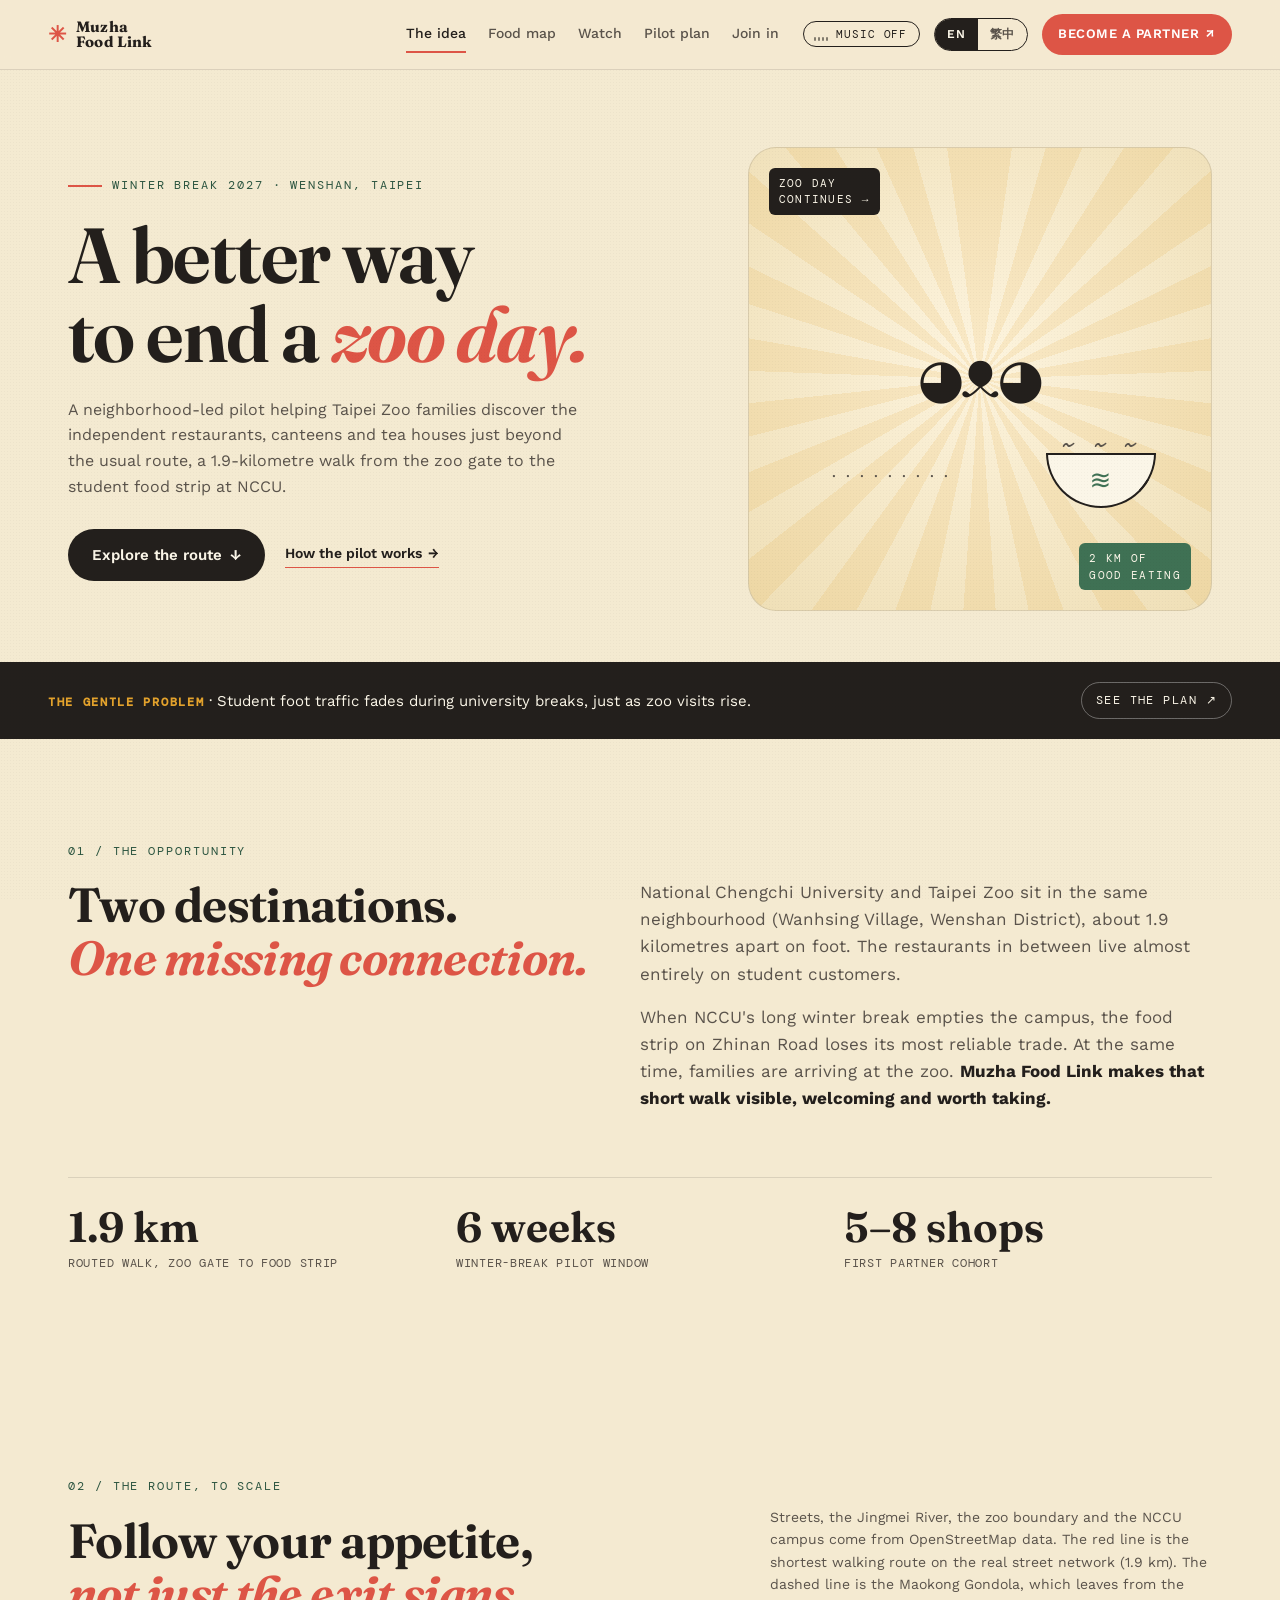
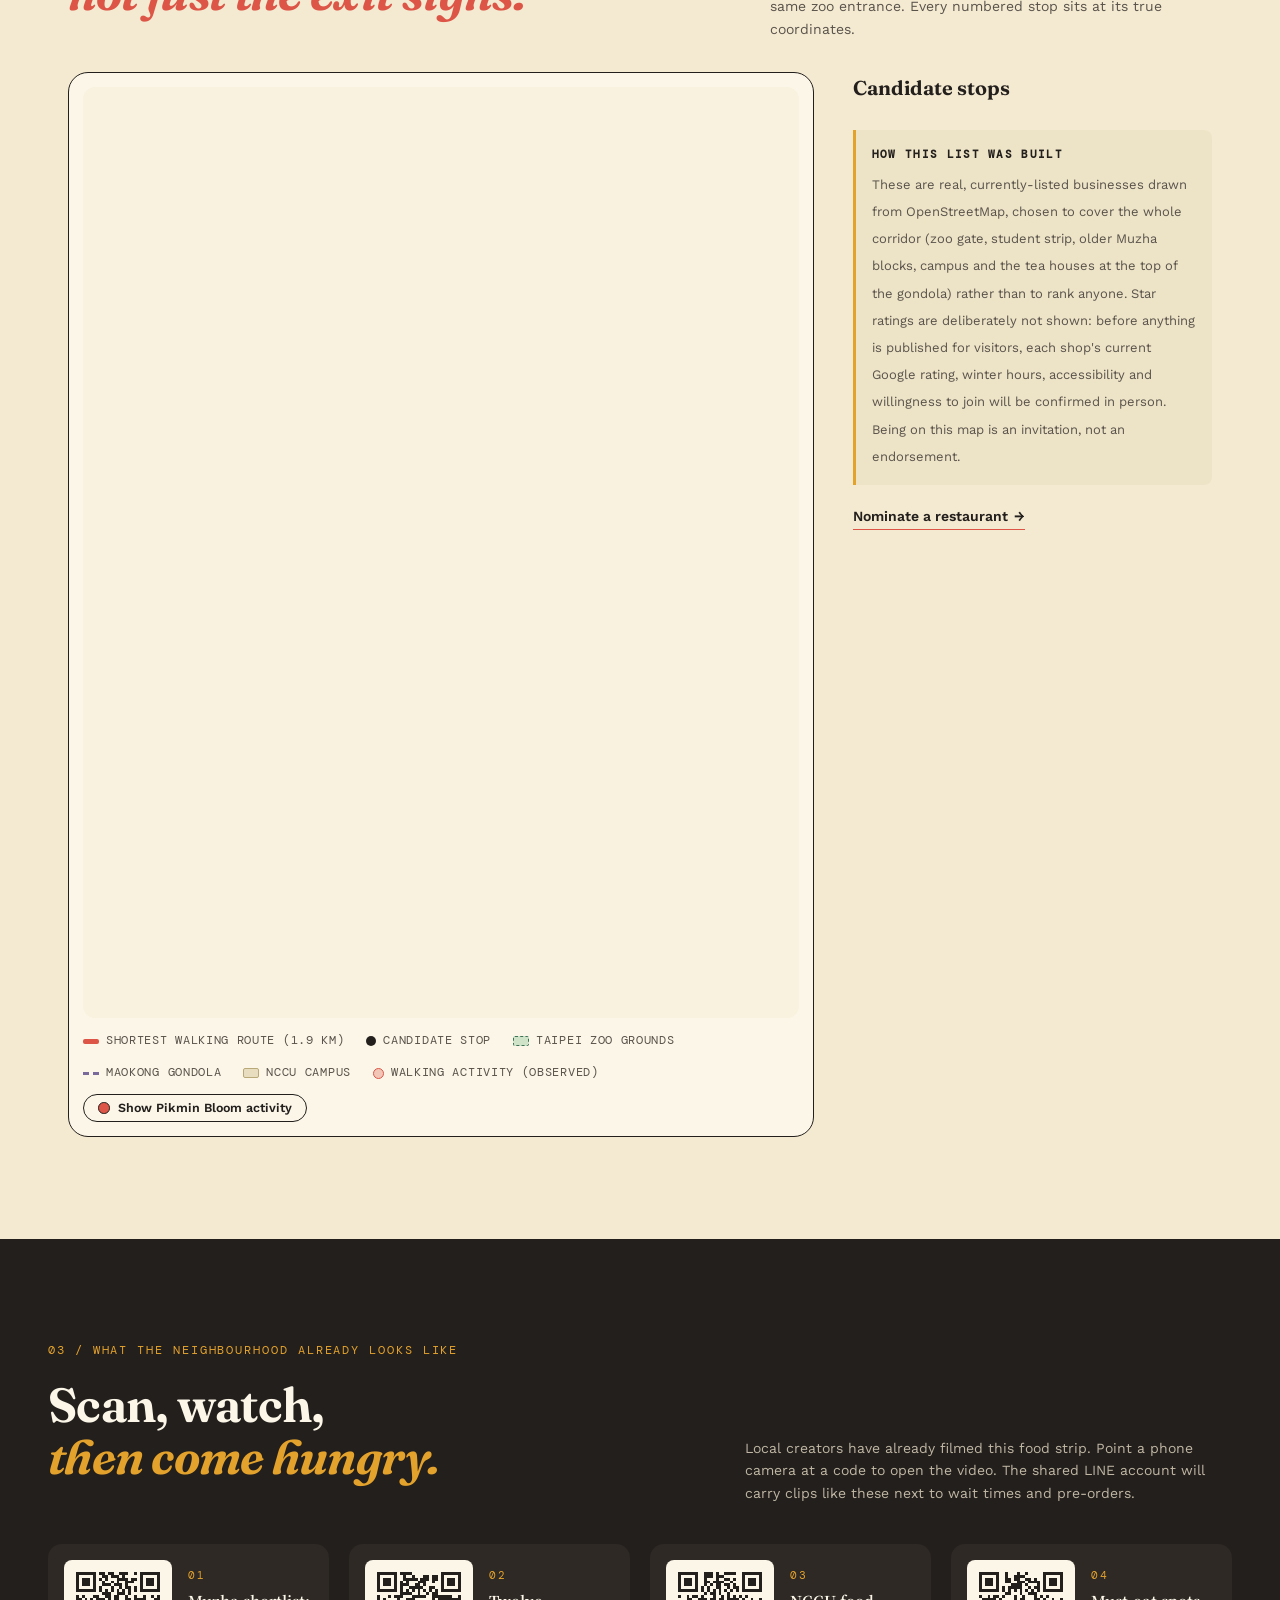
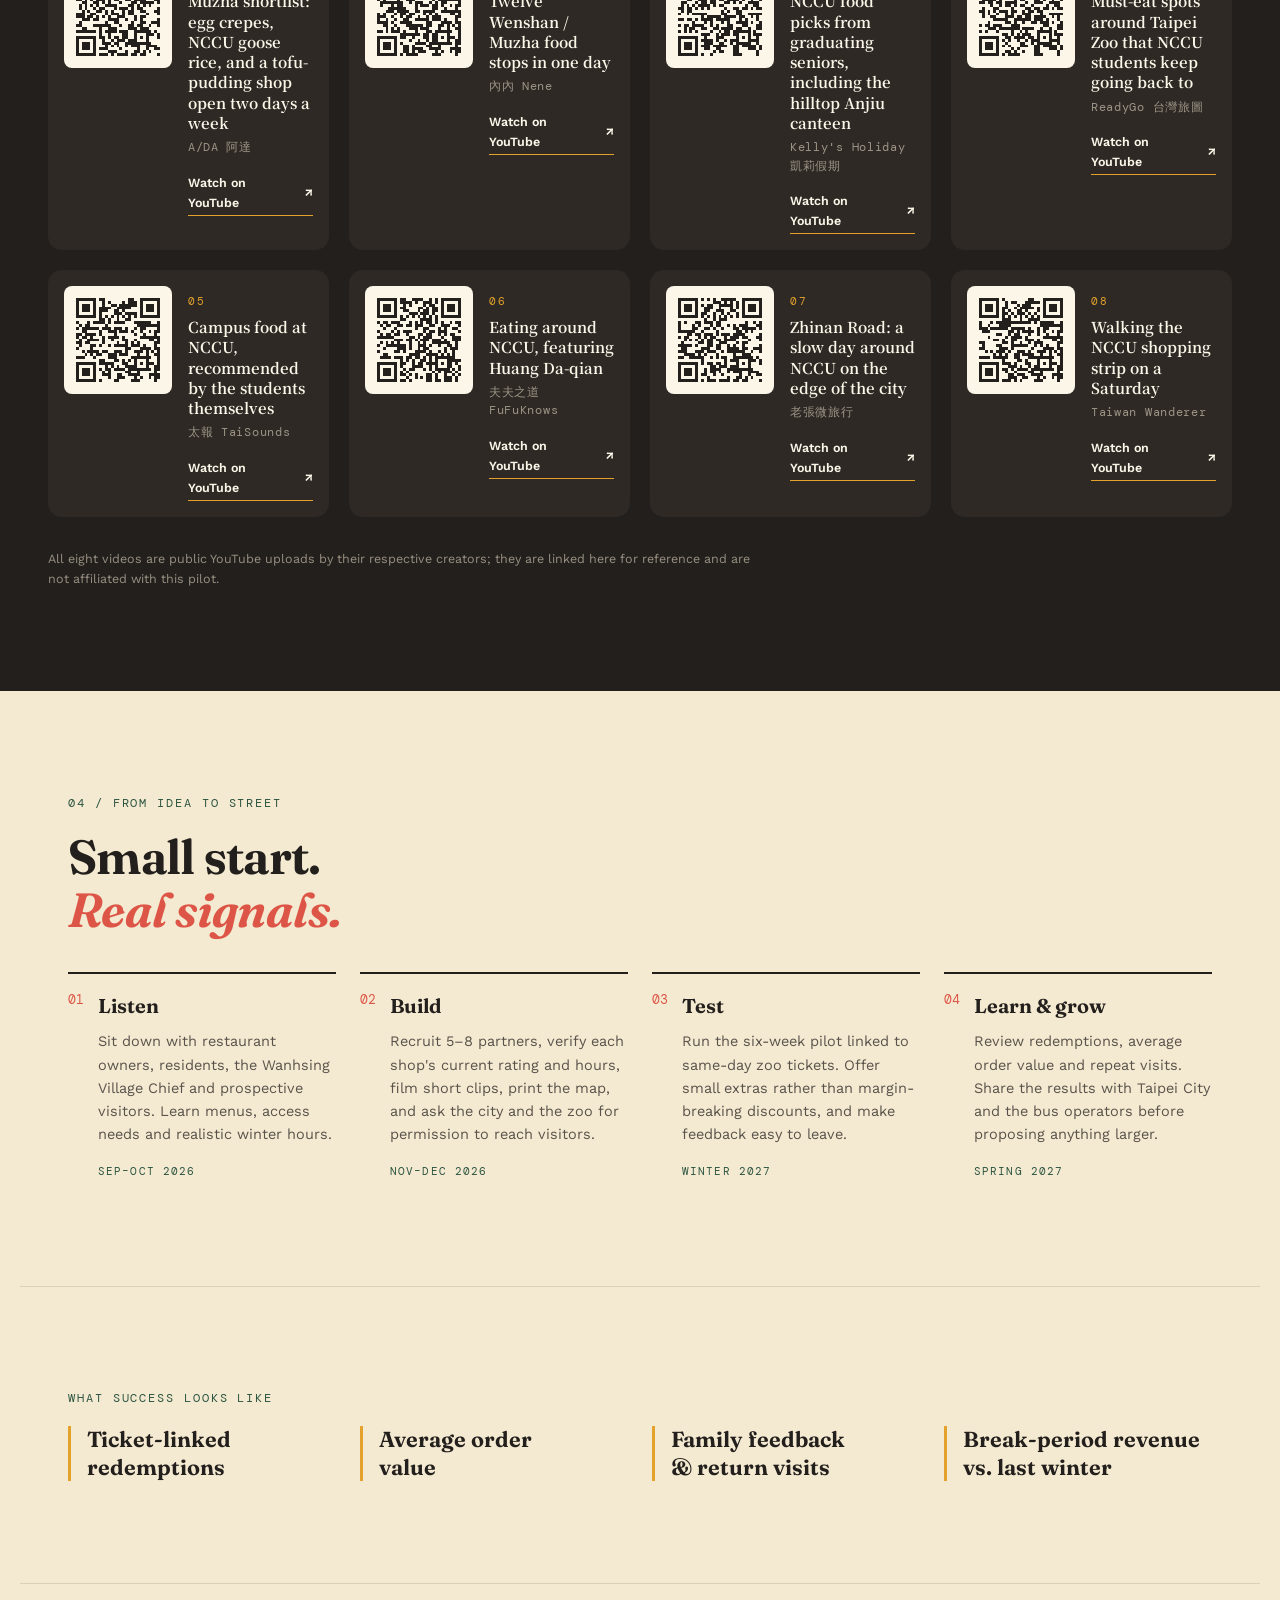
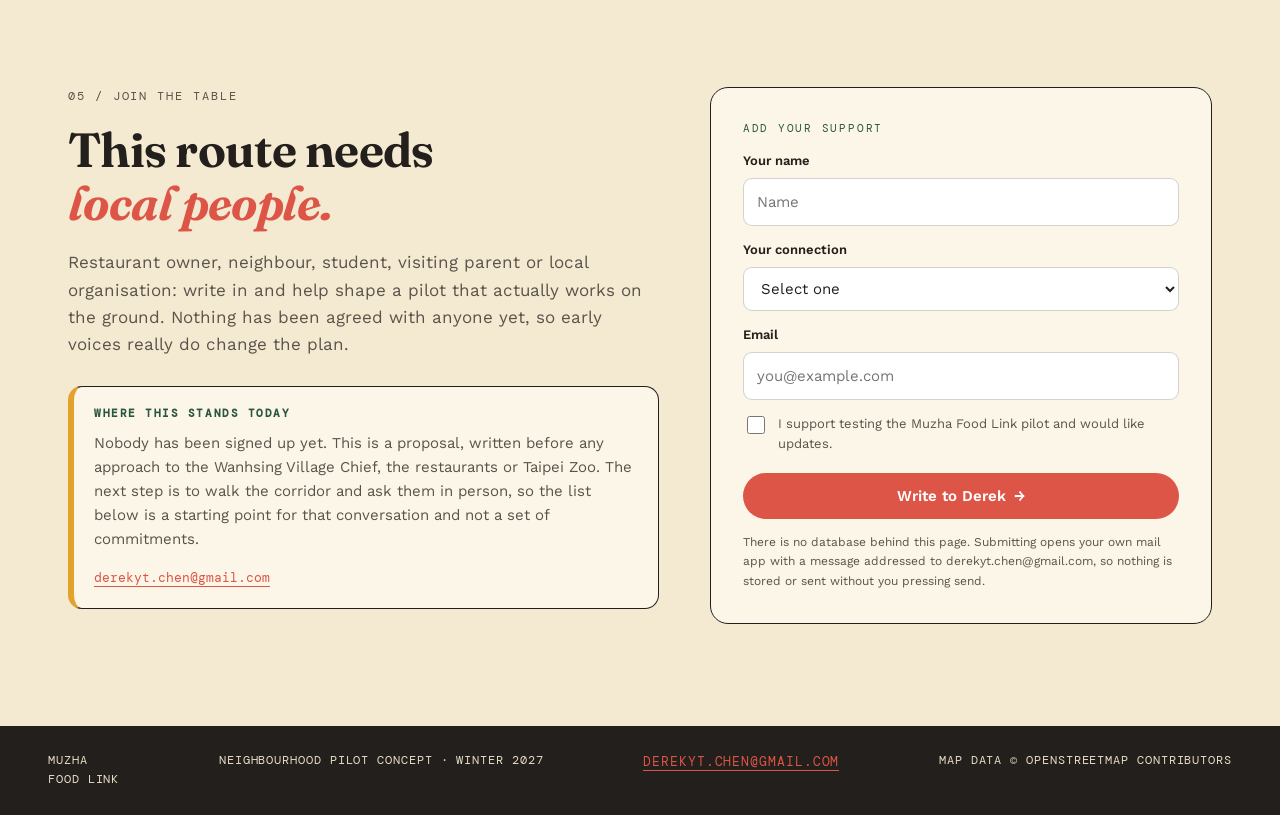
==== index.template.html @ 3ce07b62 "Add files via upload" ====
<!doctype html>
<html lang="en">
<head>
  <meta charset="UTF-8" />
  <meta name="viewport" content="width=device-width, initial-scale=1.0" />
  <meta name="description" content="A community pilot connecting Taipei Zoo visitors with Muzha's independent restaurants near NCCU." />
  <title>Muzha Food Link · 木柵食旅連線</title>
  <link rel="preconnect" href="https://fonts.googleapis.com" />
  <link rel="preconnect" href="https://fonts.gstatic.com" crossorigin />
  <link href="https://fonts.googleapis.com/css2?family=DM+Mono:wght@400;500&family=Fraunces:opsz,wght@9..144,500;9..144,650;9..144,700&family=Nanum+Pen+Script&family=Noto+Serif+TC:wght@500;700&family=Work+Sans:wght@400;500;600;700&display=swap" rel="stylesheet" />
  <link rel="stylesheet" href="styles.css?v=7" />
</head>
<body>
  <div class="grain" aria-hidden="true"></div>

  <header class="site-header">
    <a class="brand" href="#top"><span class="brand-sun">✳</span><span class="brand-name" data-i18n="brand"></span></a>
    <nav aria-label="Primary">
      <a href="#idea" data-i18n="nav.idea"></a>
      <a href="#map" data-i18n="nav.map"></a>
      <a href="#watch" data-i18n="nav.watch"></a>
      <a href="#plan" data-i18n="nav.plan"></a>
      <a href="#join" data-i18n="nav.join"></a>
    </nav>
    <div class="header-right">
      <button type="button" id="audio-toggle" class="audio-btn" aria-pressed="false" data-i18n-aria-label="audio.label" data-i18n-title="audio.hint">
        <span class="audio-wave" aria-hidden="true"><i></i><i></i><i></i><i></i></span>
        <span class="audio-text" data-i18n="audio.off"></span>
      </button>
      <div class="lang-switch" role="group" data-i18n-aria-label="lang.label">
        <button type="button" data-lang="en" class="is-on">EN</button>
        <button type="button" data-lang="zh">繁中</button>
      </div>
      <a class="header-cta" href="#join"><span data-i18n="cta.partner"></span> <span aria-hidden="true">↗</span></a>
    </div>
  </header>

  <main id="top">
    <section class="hero" id="idea">
      <div class="hero-copy">
        <p class="eyebrow"><span></span> <span data-i18n="hero.eyebrow"></span></p>
        <h1 data-i18n="hero.h1"></h1>
        <p class="hero-intro" data-i18n="hero.intro"></p>
        <div class="hero-actions">
          <a class="button button-ink" href="#map"><span data-i18n="hero.btn1"></span> <span aria-hidden="true">↓</span></a>
          <a class="text-link" href="#plan"><span data-i18n="hero.btn2"></span> <span aria-hidden="true">→</span></a>
        </div>
      </div>
      <div class="hero-art" aria-hidden="true">
        <div class="rays"></div>
        <div class="hero-label label-top" data-i18n="hero.tag1"></div>
        <div class="panda">◕ᴥ◕</div>
        <div class="noodle-bowl"><div class="steam s1">~</div><div class="steam s2">~</div><div class="steam s3">~</div><span>≋</span></div>
        <div class="path-dots">· · · · · · · · ·</div>
        <div class="hero-label label-bottom" data-i18n="hero.tag2"></div>
      </div>
    </section>

    <section class="problem-strip">
      <p><b data-i18n="strip.label"></b> · <span data-i18n="strip.text"></span></p>
      <a href="#plan"><span data-i18n="strip.cta"></span> <span aria-hidden="true">↗</span></a>
    </section>

    <section class="story section" aria-labelledby="story-title">
      <div class="section-kicker" data-i18n="story.kicker"></div>
      <div class="story-layout">
        <h2 id="story-title" data-i18n="story.h2"></h2>
        <div class="story-body">
          <p data-i18n="story.p1"></p>
          <p data-i18n="story.p2"></p>
        </div>
      </div>
      <div class="stat-row">
        <div><strong data-i18n="story.s1v"></strong><span data-i18n="story.s1l"></span></div>
        <div><strong data-i18n="story.s2v"></strong><span data-i18n="story.s2l"></span></div>
        <div><strong data-i18n="story.s3v"></strong><span data-i18n="story.s3l"></span></div>
      </div>
    </section>

    <section class="map-section section" id="map" aria-labelledby="map-title">
      <div class="map-heading">
        <div><p class="section-kicker" data-i18n="map.kicker"></p><h2 id="map-title" data-i18n="map.h2"></h2></div>
        <p class="map-sub" data-i18n="map.sub"></p>
      </div>

      <div class="map-shell">
        <div class="map-canvas">
          <svg class="food-map" viewBox="0 0 1200 1559" role="img" aria-labelledby="map-svg-title map-svg-desc">
            <title id="map-svg-title" data-i18n="map.svgTitle"></title>
            <desc id="map-svg-desc" data-i18n="map.svgDesc"></desc>
            <rect width="1200" height="1559" fill="none"/>
<!--MAPFRAG-->
<!--PINFRAG-->
          </svg>
          <div class="map-legend">
            <span><i class="lg lg-route"></i> <span data-i18n="map.lg.route"></span></span>
            <span><i class="lg lg-pin"></i> <span data-i18n="map.lg.pin"></span></span>
            <span><i class="lg lg-zoo"></i> <span data-i18n="map.lg.zoo"></span></span>
            <span><i class="lg lg-cable"></i> <span data-i18n="map.lg.gondola"></span></span>
            <span><i class="lg lg-campus"></i> <span data-i18n="map.lg.campus"></span></span>
            <span><i class="lg lg-pk"></i> <span data-i18n="map.pk.lg"></span></span>
          </div>
          <div class="pk-bar">
            <button type="button" class="pk-toggle" id="pk-toggle" aria-pressed="false"
                    aria-controls="pk-caveat"><i class="lg-pk" aria-hidden="true"></i><span data-i18n="map.pk.btn"></span></button>
            <p class="pk-caveat" id="pk-caveat" data-i18n="map.pk.caveat" hidden></p>
          </div>
        </div>

        <aside class="map-list" aria-labelledby="stops-title">
          <h3 id="stops-title" data-i18n="map.stops"></h3>
<!--STOPSFRAG-->
          <div class="map-note"><b data-i18n="map.note.t"></b><span data-i18n="map.note.b"></span></div>
          <a class="text-link" href="#join"><span data-i18n="map.nominate"></span> <span aria-hidden="true">→</span></a>
        </aside>
      </div>
    </section>

    <section class="watch section" id="watch" aria-labelledby="watch-title">
      <div class="watch-heading">
        <div><p class="section-kicker" data-i18n="watch.kicker"></p><h2 id="watch-title" data-i18n="watch.h2"></h2></div>
        <p class="watch-sub" data-i18n="watch.sub"></p>
      </div>
      <div class="qr-grid" id="qr-grid"></div>
      <p class="watch-foot" data-i18n="watch.foot"></p>
    </section>

    <section class="plan section" id="plan" aria-labelledby="plan-title">
      <div><p class="section-kicker" data-i18n="plan.kicker"></p><h2 id="plan-title" data-i18n="plan.h2"></h2></div>
      <div class="timeline">
        <article><span>01</span><div><h3 data-i18n="plan.1t"></h3><p data-i18n="plan.1b"></p><small data-i18n="plan.1d"></small></div></article>
        <article><span>02</span><div><h3 data-i18n="plan.2t"></h3><p data-i18n="plan.2b"></p><small data-i18n="plan.2d"></small></div></article>
        <article><span>03</span><div><h3 data-i18n="plan.3t"></h3><p data-i18n="plan.3b"></p><small data-i18n="plan.3d"></small></div></article>
        <article><span>04</span><div><h3 data-i18n="plan.4t"></h3><p data-i18n="plan.4b"></p><small data-i18n="plan.4d"></small></div></article>
      </div>
    </section>

    <section class="metrics section">
      <p class="section-kicker" data-i18n="metrics.kicker"></p>
      <div><strong data-i18n="metrics.m1"></strong><strong data-i18n="metrics.m2"></strong><strong data-i18n="metrics.m3"></strong><strong data-i18n="metrics.m4"></strong></div>
    </section>

    <section class="join section" id="join" aria-labelledby="join-title">
      <div class="join-copy">
        <p class="section-kicker" data-i18n="join.kicker"></p>
        <h2 id="join-title" data-i18n="join.h2"></h2>
        <p data-i18n="join.body"></p>
        <div class="status-card">
          <b data-i18n="join.status.t"></b>
          <p data-i18n="join.status.b"></p>
          <a class="mail-link" href="mailto:derekyt.chen@gmail.com?subject=Muzha%20Food%20Link">derekyt.chen@gmail.com</a>
        </div>
      </div>
      <form id="petition-form" class="petition-form">
        <p class="form-kicker" data-i18n="form.kicker"></p>
        <label><span data-i18n="form.name"></span><input name="name" required autocomplete="name" data-i18n-placeholder="form.namePh" /></label>
        <label><span data-i18n="form.conn"></span><select name="connection" required>
          <option value="" selected disabled data-i18n="form.select"></option>
          <option data-i18n="form.o1"></option><option data-i18n="form.o2"></option><option data-i18n="form.o3"></option><option data-i18n="form.o4"></option><option data-i18n="form.o5"></option>
        </select></label>
        <label><span data-i18n="form.email"></span><input name="email" type="email" required autocomplete="email" data-i18n-placeholder="form.emailPh" /></label>
        <label class="check"><input type="checkbox" required /><span data-i18n="form.consent"></span></label>
        <button class="button button-coral" type="submit"><span data-i18n="form.submit"></span> <span aria-hidden="true">→</span></button>
        <p class="form-note" data-i18n="form.note"></p>
        <p class="success" id="success" role="status" hidden data-i18n="form.success"></p>
      </form>
    </section>
  </main>


  <footer>
    <span data-i18n="brand"></span>
    <span data-i18n="footer.mid"></span>
    <span><a class="mail-link" href="mailto:derekyt.chen@gmail.com?subject=Muzha%20Food%20Link">derekyt.chen@gmail.com</a></span>
    <span data-i18n="footer.src"></span>
  </footer>
  <script src="i18n.js?v=7"></script>
  <script src="ambient.js?v=8"></script>
  <script src="script.js?v=7"></script>
</body>
</html>
---- styles.css ----
:root{
  --paper:#f4ead1; --cream:#fbf6e8; --ink:#231f1c; --ink-soft:#5a534b;
  --moss:#3f7154; --moss-deep:#2c5540; --coral:#dd5546; --mustard:#e3a22c;
  --line:#231f1c1f; --water:#9dc4d8; --zoo:#cfe3c9;
  --serif:'Fraunces',Georgia,serif; --sans:'Work Sans',system-ui,sans-serif;
  --mono:'DM Mono',ui-monospace,monospace; --hand:'Nanum Pen Script',cursive;
  --cjk:'Noto Serif TC',serif;
  --maxw:1240px;
}
*,*::before,*::after{box-sizing:border-box}
html{scroll-behavior:smooth;scroll-padding-top:96px}
body{margin:0;background:var(--paper);color:var(--ink);font-family:var(--sans);font-size:17px;line-height:1.6;-webkit-font-smoothing:antialiased}
body.lang-zh{font-size:17px;line-height:1.85}
body.lang-zh h1,body.lang-zh h2,body.lang-zh h3,body.lang-zh .brand-name{font-family:var(--cjk);letter-spacing:.01em}
img,svg{max-width:100%}
a{color:inherit}

.grain{position:fixed;inset:0;pointer-events:none;z-index:9;opacity:.35;mix-blend-mode:multiply;
  background-image:radial-gradient(#00000012 1px,transparent 1px);background-size:3px 3px}

/* ---------- header ---------- */
.site-header{position:sticky;top:0;z-index:20;display:flex;align-items:center;gap:24px;
  padding:14px clamp(18px,4vw,48px);background:#f4ead1e8;backdrop-filter:blur(6px);
  border-bottom:1px solid var(--line)}
.brand{display:flex;align-items:center;gap:10px;text-decoration:none;font-family:var(--serif);
  font-weight:700;font-size:15px;line-height:1.05;letter-spacing:.01em}
.brand-sun{color:var(--coral);font-size:22px}
.site-header nav{display:flex;gap:22px;margin-left:auto;font-size:14px;font-weight:500}
.site-header nav a{text-decoration:none;padding:6px 0;border-bottom:2px solid transparent;color:var(--ink-soft)}
.site-header nav a:hover{color:var(--ink)}
.site-header nav a.active{color:var(--ink);border-color:var(--coral)}
.header-right{display:flex;align-items:center;gap:14px}
.audio-btn{display:inline-flex;align-items:center;gap:8px;appearance:none;cursor:pointer;
  border:1.5px solid var(--ink);border-radius:999px;background:transparent;color:var(--ink);
  font-family:var(--mono);font-size:11px;letter-spacing:.08em;text-transform:uppercase;
  padding:5px 12px 5px 10px;transition:background .18s,color .18s,border-color .18s}
.audio-btn:hover{border-color:var(--coral);color:var(--coral)}
.audio-btn[aria-pressed="true"]{background:var(--moss-deep);border-color:var(--moss-deep);color:var(--cream)}
.audio-btn:focus-visible{outline:2px solid var(--coral);outline-offset:2px}
.audio-wave{display:inline-flex;align-items:flex-end;gap:2px;height:13px}
.audio-wave i{width:2px;height:4px;border-radius:1px;background:currentColor;opacity:.55}
.audio-btn[aria-pressed="true"] .audio-wave i{opacity:1;animation:mflwave 1.15s ease-in-out infinite}
.audio-btn[aria-pressed="true"] .audio-wave i:nth-child(2){animation-duration:.86s;animation-delay:.12s}
.audio-btn[aria-pressed="true"] .audio-wave i:nth-child(3){animation-duration:1.42s;animation-delay:.3s}
.audio-btn[aria-pressed="true"] .audio-wave i:nth-child(4){animation-duration:1.02s;animation-delay:.46s}
@keyframes mflwave{0%,100%{height:3px}50%{height:12px}}
@media (prefers-reduced-motion:reduce){.audio-btn .audio-wave i{animation:none!important;height:7px}}
.lang-switch{display:flex;border:1.5px solid var(--ink);border-radius:999px;overflow:hidden}
.lang-switch button{appearance:none;border:0;background:transparent;font:inherit;font-size:12px;
  font-weight:600;letter-spacing:.06em;padding:6px 12px;cursor:pointer;color:var(--ink-soft)}
.lang-switch button.is-on{background:var(--ink);color:var(--cream)}
.header-cta{display:inline-flex;gap:6px;align-items:center;text-decoration:none;font-size:13px;
  font-weight:600;letter-spacing:.04em;text-transform:uppercase;background:var(--coral);color:#fff;
  padding:10px 16px;border-radius:999px}
.header-cta:hover{background:#c74638}

/* ---------- shared ---------- */
.section{max-width:var(--maxw);margin:0 auto;padding:clamp(56px,8vw,110px) clamp(18px,4vw,48px)}
.section-kicker{font-family:var(--mono);font-size:12px;letter-spacing:.16em;text-transform:uppercase;
  color:var(--moss-deep);margin:0 0 18px}
h1{font-family:var(--serif);font-weight:650;font-size:clamp(40px,6.4vw,78px);line-height:1.02;margin:0 0 22px;letter-spacing:-.02em}
h2{font-family:var(--serif);font-weight:650;font-size:clamp(28px,3.9vw,48px);line-height:1.1;margin:0 0 20px;letter-spacing:-.015em}
h3{font-family:var(--serif);font-weight:650;font-size:20px;margin:0 0 8px}
em{font-style:italic;color:var(--coral)}
.button{display:inline-flex;align-items:center;gap:8px;text-decoration:none;font-weight:600;
  font-size:15px;padding:14px 24px;border-radius:999px;border:0;cursor:pointer;font-family:inherit}
.button-ink{background:var(--ink);color:var(--cream)}
.button-ink:hover{background:#000}
.button-coral{background:var(--coral);color:#fff}
.button-coral:hover{background:#c74638}
.text-link{display:inline-flex;align-items:center;gap:6px;text-decoration:none;font-weight:600;
  font-size:14px;border-bottom:1.5px solid var(--coral);padding-bottom:2px;width:fit-content}

/* ---------- hero ---------- */
.hero{max-width:var(--maxw);margin:0 auto;padding:clamp(40px,6vw,86px) clamp(18px,4vw,48px) clamp(30px,4vw,60px);
  display:grid;grid-template-columns:minmax(0,1.15fr) minmax(0,.85fr);gap:clamp(24px,4vw,56px);align-items:center}
.eyebrow{display:flex;align-items:center;gap:10px;font-family:var(--mono);font-size:12px;
  letter-spacing:.16em;text-transform:uppercase;color:var(--moss-deep);margin:0 0 20px}
.eyebrow span:first-child{width:34px;height:2px;background:var(--coral);display:block}
.hero-intro{font-size:clamp(16px,1.25vw,19px);max-width:52ch;color:var(--ink-soft);margin:0 0 30px}
.hero-actions{display:flex;flex-wrap:wrap;gap:20px;align-items:center}
.hero-art{position:relative;aspect-ratio:1/1;display:grid;place-items:center;border-radius:28px;
  background:radial-gradient(circle at 50% 45%,#fdf4de,#efdfb6);border:1.5px solid var(--line);overflow:hidden}
.rays{position:absolute;inset:-20%;background:repeating-conic-gradient(from 0deg,#e3a22c22 0deg 8deg,transparent 8deg 16deg);animation:spin 90s linear infinite}
@keyframes spin{to{transform:rotate(360deg)}}
.panda{position:relative;font-size:clamp(34px,5vw,54px);letter-spacing:-.04em}
.noodle-bowl{position:absolute;right:12%;bottom:22%;width:clamp(70px,9vw,110px);height:clamp(36px,4.5vw,55px);
  background:var(--cream);border:2px solid var(--ink);border-radius:0 0 999px 999px;display:grid;place-items:center;
  font-size:26px;color:var(--moss)}
.steam{position:absolute;top:-28px;font-family:var(--hand);font-size:24px;color:var(--ink-soft);animation:rise 3s ease-in-out infinite}
.steam.s1{left:14%}.steam.s2{left:44%;animation-delay:.6s}.steam.s3{left:72%;animation-delay:1.2s}
@keyframes rise{0%,100%{transform:translateY(0);opacity:.3}50%{transform:translateY(-8px);opacity:.9}}
.path-dots{position:absolute;bottom:26%;left:18%;color:var(--ink-soft);letter-spacing:2px}
.hero-label{position:absolute;font-family:var(--mono);font-size:11px;letter-spacing:.12em;line-height:1.5;
  text-transform:uppercase;background:var(--ink);color:var(--cream);padding:7px 10px;border-radius:6px}
.label-top{top:20px;left:20px}
.label-bottom{bottom:20px;right:20px;background:var(--moss)}

/* ---------- problem strip ---------- */
.problem-strip{background:var(--ink);color:var(--cream);display:flex;flex-wrap:wrap;gap:16px;
  align-items:center;justify-content:space-between;padding:20px clamp(18px,4vw,48px)}
.problem-strip p{margin:0;font-size:15px;max-width:80ch}
.problem-strip b{font-family:var(--mono);font-size:12px;letter-spacing:.14em;color:var(--mustard)}
.problem-strip a{font-family:var(--mono);font-size:12px;letter-spacing:.12em;text-decoration:none;
  border:1px solid #fff5;border-radius:999px;padding:8px 14px;white-space:nowrap}
.problem-strip a:hover{background:#fff1}

/* ---------- story ---------- */
.story-layout{display:grid;grid-template-columns:minmax(0,1fr) minmax(0,1.1fr);gap:clamp(24px,4vw,64px)}
.story-body p{margin:0 0 16px;color:var(--ink-soft)}
.story-body strong{color:var(--ink)}
.stat-row{display:grid;grid-template-columns:repeat(3,1fr);gap:20px;margin-top:48px;
  border-top:1px solid var(--line);padding-top:28px}
.stat-row div{display:flex;flex-direction:column;gap:6px}
.stat-row strong{font-family:var(--serif);font-size:clamp(28px,3.4vw,42px);font-weight:650;line-height:1}
.stat-row span{font-family:var(--mono);font-size:12px;letter-spacing:.06em;text-transform:uppercase;color:var(--ink-soft)}

/* ---------- map ---------- */
.map-heading{display:grid;grid-template-columns:minmax(0,1.2fr) minmax(0,.8fr);gap:clamp(20px,3vw,48px);
  align-items:end;margin-bottom:32px}
.map-sub{margin:0;font-size:14px;color:var(--ink-soft)}
.map-shell{display:grid;grid-template-columns:minmax(0,1.35fr) minmax(300px,.65fr);gap:clamp(20px,3vw,44px);align-items:start}
.map-canvas{background:var(--cream);border:1.5px solid var(--ink);border-radius:20px;padding:14px;overflow:hidden}
.food-map{display:block;width:100%;height:auto;background:#f8f2df;border-radius:12px}
.m-water path{fill:none;stroke:var(--water);stroke-width:5;stroke-linecap:round;opacity:.85}
.m-water .m-lake{fill:var(--water);stroke:none;opacity:.7}
.m-zoo{fill:var(--zoo);stroke:var(--moss);stroke-width:2;stroke-dasharray:7 5;opacity:.85}
.m-campus path{fill:#e8ddbe;stroke:#b9a878;stroke-width:1.5;opacity:.9}
/* Pikmin Bloom observed-activity layer (off by default, toggled) */
.m-pikmin{display:none}
.food-map.show-pk .m-pikmin{display:block}
.m-pk-halo{fill:var(--coral);opacity:.17}
.m-pk-ring{fill:none;stroke:var(--coral);stroke-width:2.2;opacity:.75}
.m-pk-none{fill:none;stroke:var(--ink);stroke-width:1.8;stroke-dasharray:5 5;opacity:.42}
.m-pk-cap{fill:var(--coral);stroke:var(--ink);stroke-width:1;stroke-linejoin:round}
.m-pk-stem{fill:var(--cream);stroke:var(--ink);stroke-width:1;stroke-linejoin:round}
.m-pk-dot circle{fill:var(--cream)}
.pk-toggle{display:inline-flex;align-items:center;gap:.5rem;border:1.5px solid var(--ink);
  background:var(--cream);color:var(--ink);border-radius:999px;padding:.42rem .9rem;
  font:600 .78rem/1 "Work Sans",sans-serif;cursor:pointer}
.pk-toggle[aria-pressed="true"]{background:var(--ink);color:var(--cream);border-color:var(--ink)}
.pk-toggle .lg-pk{width:.72rem;height:.72rem;border-radius:50%;background:var(--coral);
  border:1.5px solid currentColor;flex:none}
.pk-bar{margin:.7rem 0 0}
.pk-caveat{margin:.55rem 0 0;font:400 .72rem/1.5 "Work Sans",sans-serif;opacity:.72;max-width:52ch}
.pk-caveat[hidden]{display:none!important}
/* decorative flora: ornament only, carries no data */
.m-flora{opacity:.62}
.m-flora .m-stem{fill:none;stroke:#5c8a5f;stroke-width:1.5;stroke-linecap:round}
.m-flora .m-cap{stroke:#231f1c;stroke-width:.9;stroke-linejoin:round}
.m-road-minor path{fill:none;stroke:#cdbf9c;stroke-width:2.4;stroke-linecap:round}
.m-road-major path{fill:none;stroke:#b5a37b;stroke-width:5.5;stroke-linecap:round}
.m-route path{fill:none;stroke:var(--coral);stroke-width:7;stroke-linecap:round;opacity:.95}
.m-cable path{fill:none;stroke:#7a6a9c;stroke-width:3;stroke-dasharray:14 8;stroke-linecap:round;opacity:.9}
.m-stations circle,.m-stn{fill:#fbf6e8;stroke:#7a6a9c;stroke-width:3.5}
.m-pin{cursor:pointer}
.m-pin-hit{fill:transparent}
.m-pin-leader{stroke:var(--ink);stroke-width:1.4;opacity:.45}
.m-pin-here{fill:var(--ink)}
.m-pin-dot{fill:var(--ink);stroke:var(--cream);stroke-width:2.5;transition:fill .15s}
.m-pin text{fill:var(--cream);font-family:var(--mono);font-size:16px;font-weight:500;text-anchor:middle;pointer-events:none}
.m-pin:hover .m-pin-dot,.m-pin:focus .m-pin-dot,.m-pin.is-active .m-pin-dot{fill:var(--coral)}
.m-pin:hover .m-pin-here,.m-pin.is-active .m-pin-here{fill:var(--coral)}
.m-pin:hover .m-pin-leader,.m-pin.is-active .m-pin-leader{stroke:var(--coral);opacity:1}
.m-pin:focus{outline:none}
.m-anchor-dot{fill:var(--moss);stroke:var(--cream);stroke-width:3}
.m-anchor-dot.m-zoo,.m-anchor-dot.m-gate{fill:var(--coral)}
.m-lbl{font-family:var(--mono);font-size:19px;font-weight:500;letter-spacing:.05em;fill:var(--ink);paint-order:stroke;stroke:#f8f2dfd9;stroke-width:6px;stroke-linejoin:round}
.m-lbl-soft{fill:#96854f;font-size:17px}
.m-lbl-route{fill:var(--coral);font-size:17px;letter-spacing:.1em}
.m-lbl-cable{fill:#6b5b8d;font-size:16px;letter-spacing:.08em}
.map-legend{display:flex;flex-wrap:wrap;gap:14px 22px;margin-top:14px;font-family:var(--mono);
  font-size:11.5px;letter-spacing:.06em;text-transform:uppercase;color:var(--ink-soft)}
.map-legend span{display:inline-flex;align-items:center;gap:7px}
.lg{width:16px;height:10px;border-radius:2px;display:inline-block}
.lg-route{background:var(--coral);height:5px}
.lg-pin{background:var(--ink);width:10px;height:10px;border-radius:50%}
.lg-zoo{background:var(--zoo);border:1.5px dashed var(--moss)}
.lg-campus{background:#e8ddbe;border:1px solid #b9a878}
.lg-cable{background:transparent;height:0;border-top:3px dashed #7a6a9c;border-radius:0}
.lg.lg-pk{width:11px;height:11px;border-radius:50%;background:rgba(221,85,70,.3);border:1.5px solid var(--coral)}

.map-list h3{margin:0 0 14px}
.map-cluster{font-family:var(--mono);font-size:11px;letter-spacing:.14em;text-transform:uppercase;
  color:var(--moss-deep);margin:22px 0 8px;padding-bottom:6px;border-bottom:1px solid var(--line)}
.map-cluster:first-of-type{margin-top:0}
.stop-list{list-style:none;counter-reset:none;margin:0;padding:0}
.stop-list li{display:grid;grid-template-columns:26px 1fr;gap:4px 10px;padding:8px 8px;margin:0 -8px;
  border-radius:8px;cursor:default;outline:none}
.stop-list li::before{content:attr(data-stop);font-family:var(--mono);font-size:12px;color:var(--cream);
  background:var(--ink);width:22px;height:22px;border-radius:50%;display:grid;place-items:center;margin-top:2px}
.stop-list li b{font-size:16px;font-family:var(--cjk);font-weight:700}
.stop-list li span{grid-column:2;font-size:13.5px;color:var(--ink-soft);line-height:1.5}
.stop-list li.is-active{background:#dd554618}
.stop-list li.is-active::before{background:var(--coral)}
.map-note{margin-top:26px;padding:16px;background:#e8ddbe80;border-left:3px solid var(--mustard);border-radius:0 8px 8px 0}
.map-note b{display:block;font-family:var(--mono);font-size:11px;letter-spacing:.12em;text-transform:uppercase;margin-bottom:6px}
.map-note span{font-size:13px;color:var(--ink-soft)}
.map-list .text-link{margin-top:20px}

/* ---------- watch / QR ---------- */
.watch{background:var(--ink);color:var(--cream);max-width:none}
.watch-inner,.watch>*{max-width:var(--maxw);margin-inline:auto}
.watch .section-kicker{color:var(--mustard)}
.watch em{color:var(--mustard)}
.watch-heading{display:grid;grid-template-columns:minmax(0,1.15fr) minmax(0,.85fr);gap:clamp(20px,3vw,48px);
  align-items:end;margin-bottom:40px}
.watch-sub{margin:0;font-size:14px;color:#e6dcc6cc}
.qr-grid{display:grid;grid-template-columns:repeat(auto-fill,minmax(270px,1fr));gap:20px}
.qr-card{display:grid;grid-template-columns:auto 1fr;gap:16px;background:#2e2925;border:1px solid #fff1a;
  border-radius:14px;padding:16px}
.qr-code{display:block;background:var(--cream);border-radius:8px;padding:6px;line-height:0;height:fit-content}
.qr-code img{display:block;width:96px;height:96px}
.qr-meta{min-width:0}
.qr-num{font-family:var(--mono);font-size:11px;letter-spacing:.14em;color:var(--mustard)}
.qr-meta h3{font-size:15px;line-height:1.35;margin:4px 0 6px;font-family:var(--cjk);color:var(--cream)}
.qr-channel{margin:0 0 10px;font-family:var(--mono);font-size:11.5px;letter-spacing:.06em;color:#e6dcc699}
.qr-meta .text-link{font-size:12.5px;border-color:var(--mustard)}
.watch-foot{margin:32px 0 0;font-size:12.5px;color:#e6dcc699;max-width:90ch}

/* ---------- plan ---------- */
.timeline{display:grid;grid-template-columns:repeat(auto-fit,minmax(230px,1fr));gap:24px;margin-top:36px}
.timeline article{display:flex;gap:14px;border-top:2px solid var(--ink);padding-top:16px}
.timeline span{font-family:var(--mono);font-size:13px;color:var(--coral)}
.timeline p{margin:0 0 10px;font-size:14.5px;color:var(--ink-soft)}
.timeline small{font-family:var(--mono);font-size:11px;letter-spacing:.1em;text-transform:uppercase;color:var(--moss-deep)}

/* ---------- metrics ---------- */
.metrics{border-top:1px solid var(--line);border-bottom:1px solid var(--line)}
.metrics>div{display:grid;grid-template-columns:repeat(auto-fit,minmax(200px,1fr));gap:24px}
.metrics strong{font-family:var(--serif);font-weight:650;font-size:clamp(18px,1.7vw,24px);line-height:1.25;
  padding-left:16px;border-left:3px solid var(--mustard)}

/* ---------- join ---------- */
.join{display:grid;grid-template-columns:minmax(0,1fr) minmax(320px,.85fr);gap:clamp(28px,4vw,64px);align-items:start}
.join-copy p{color:var(--ink-soft)}
.status-card{margin-top:28px;background:var(--cream);border:1.5px solid var(--ink);border-left:6px solid var(--mustard);
  border-radius:14px;padding:18px 20px}
.status-card b{display:block;font-family:var(--mono);font-size:11px;letter-spacing:.14em;text-transform:uppercase;
  color:var(--moss-deep);margin-bottom:8px}
.status-card p{margin:0 0 12px;font-size:15px;line-height:1.6}
.mail-link{font-family:var(--mono);font-size:13px;color:var(--coral);text-decoration:none;
  border-bottom:1.5px solid var(--coral);word-break:break-all}
.mail-link:hover{color:var(--moss-deep);border-bottom-color:var(--moss-deep)}
.petition-form{background:var(--cream);border:1.5px solid var(--ink);border-radius:18px;padding:clamp(20px,3vw,32px);
  display:flex;flex-direction:column;gap:14px}
.form-kicker{font-family:var(--mono);font-size:11px;letter-spacing:.16em;text-transform:uppercase;margin:0;color:var(--moss-deep)}
.petition-form label{display:flex;flex-direction:column;gap:6px;font-size:13px;font-weight:600}
.petition-form input,.petition-form select{font:inherit;font-size:15px;font-weight:400;padding:11px 13px;
  border:1.5px solid #231f1c33;border-radius:9px;background:#fff;color:var(--ink)}
.petition-form input:focus,.petition-form select:focus{outline:2px solid var(--coral);outline-offset:1px;border-color:var(--coral)}
.petition-form label.check{flex-direction:row;align-items:flex-start;gap:10px;font-weight:400;font-size:13px;color:var(--ink-soft)}
.petition-form label.check input{width:18px;height:18px;flex:0 0 auto;margin-top:2px;accent-color:var(--coral)}
.petition-form button{justify-content:center;margin-top:4px}
.form-note{margin:0;font-size:12px;color:var(--ink-soft)}
.success{margin:0;font-weight:600;color:var(--moss-deep);background:#3f715418;padding:10px 12px;border-radius:9px}
.success[hidden]{display:none!important}

/* ---------- footer ---------- */
footer{background:var(--ink);color:#e6dcc6;display:flex;flex-wrap:wrap;gap:12px 32px;justify-content:space-between;
  padding:26px clamp(18px,4vw,48px);font-family:var(--mono);font-size:11.5px;letter-spacing:.08em;text-transform:uppercase}

/* ---------- responsive ---------- */
@media (max-width:1040px){
  .map-shell{grid-template-columns:1fr}
  .site-header nav{display:none}
}
@media (max-width:860px){
  .hero,.story-layout,.map-heading,.watch-heading,.join{grid-template-columns:1fr}
  .hero-art{max-width:400px;order:-1}
  .stat-row{grid-template-columns:1fr 1fr}
  .m-lbl{font-size:21px}
}
@media (max-width:560px){
  body{font-size:16px}
  .header-cta{display:none}
  .audio-btn .audio-text{display:none}
  .audio-btn{padding:6px 9px}
  .qr-card{grid-template-columns:1fr;justify-items:start}
  .stat-row{grid-template-columns:1fr}
}
@media (prefers-reduced-motion:reduce){
  *{animation:none!important;transition:none!important}
  html{scroll-behavior:auto}
}
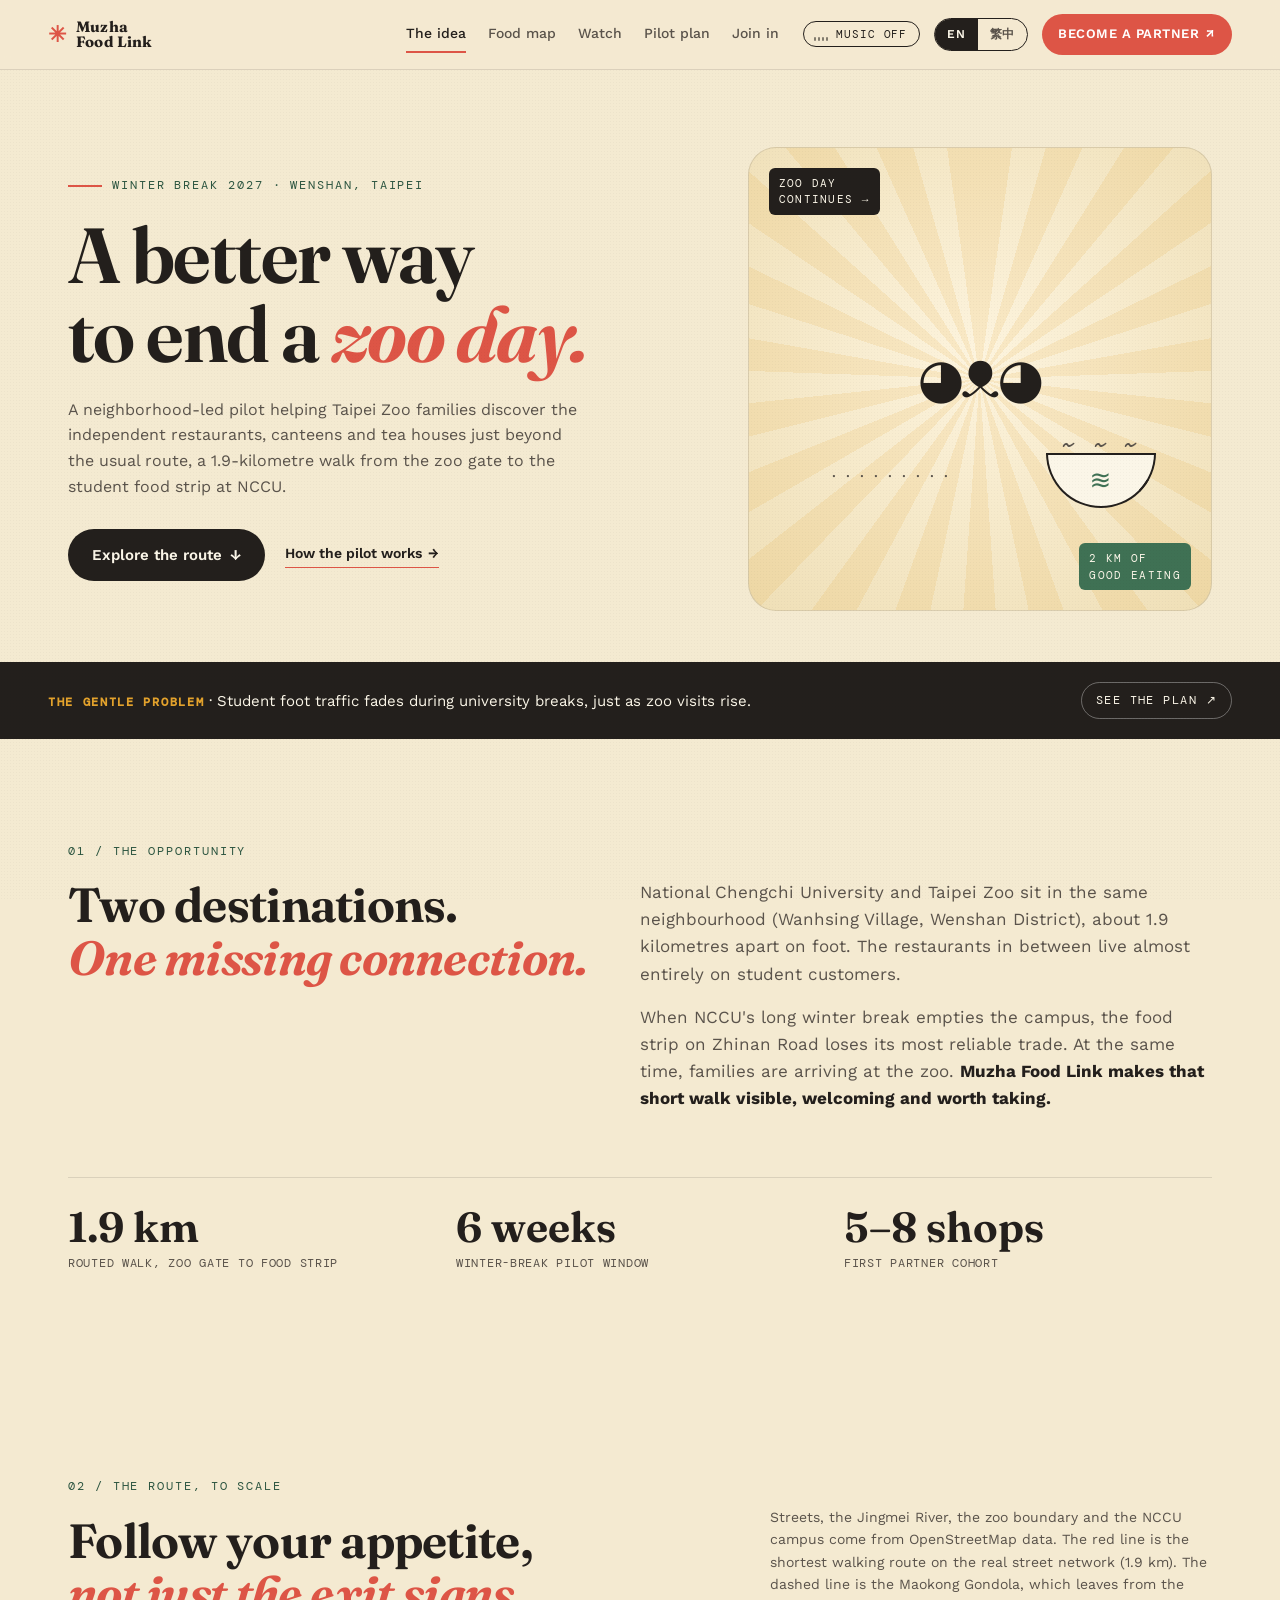
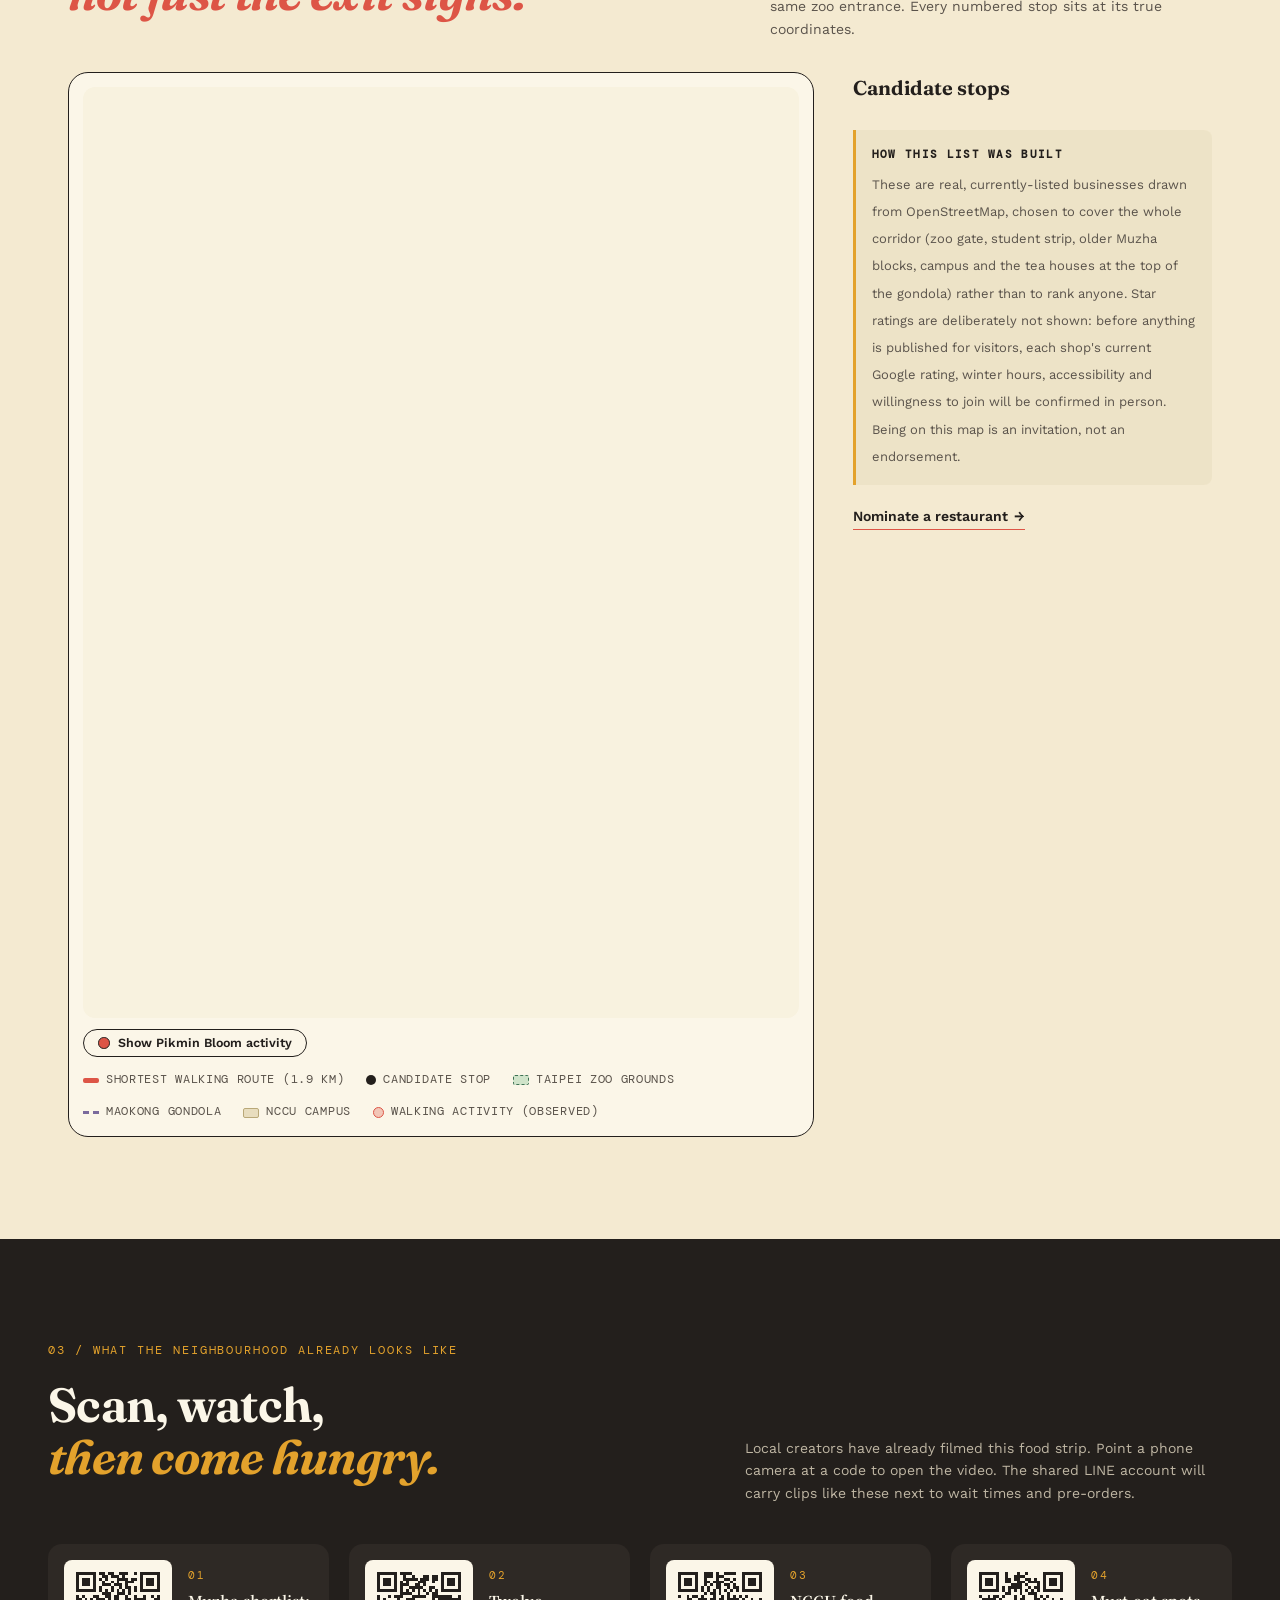
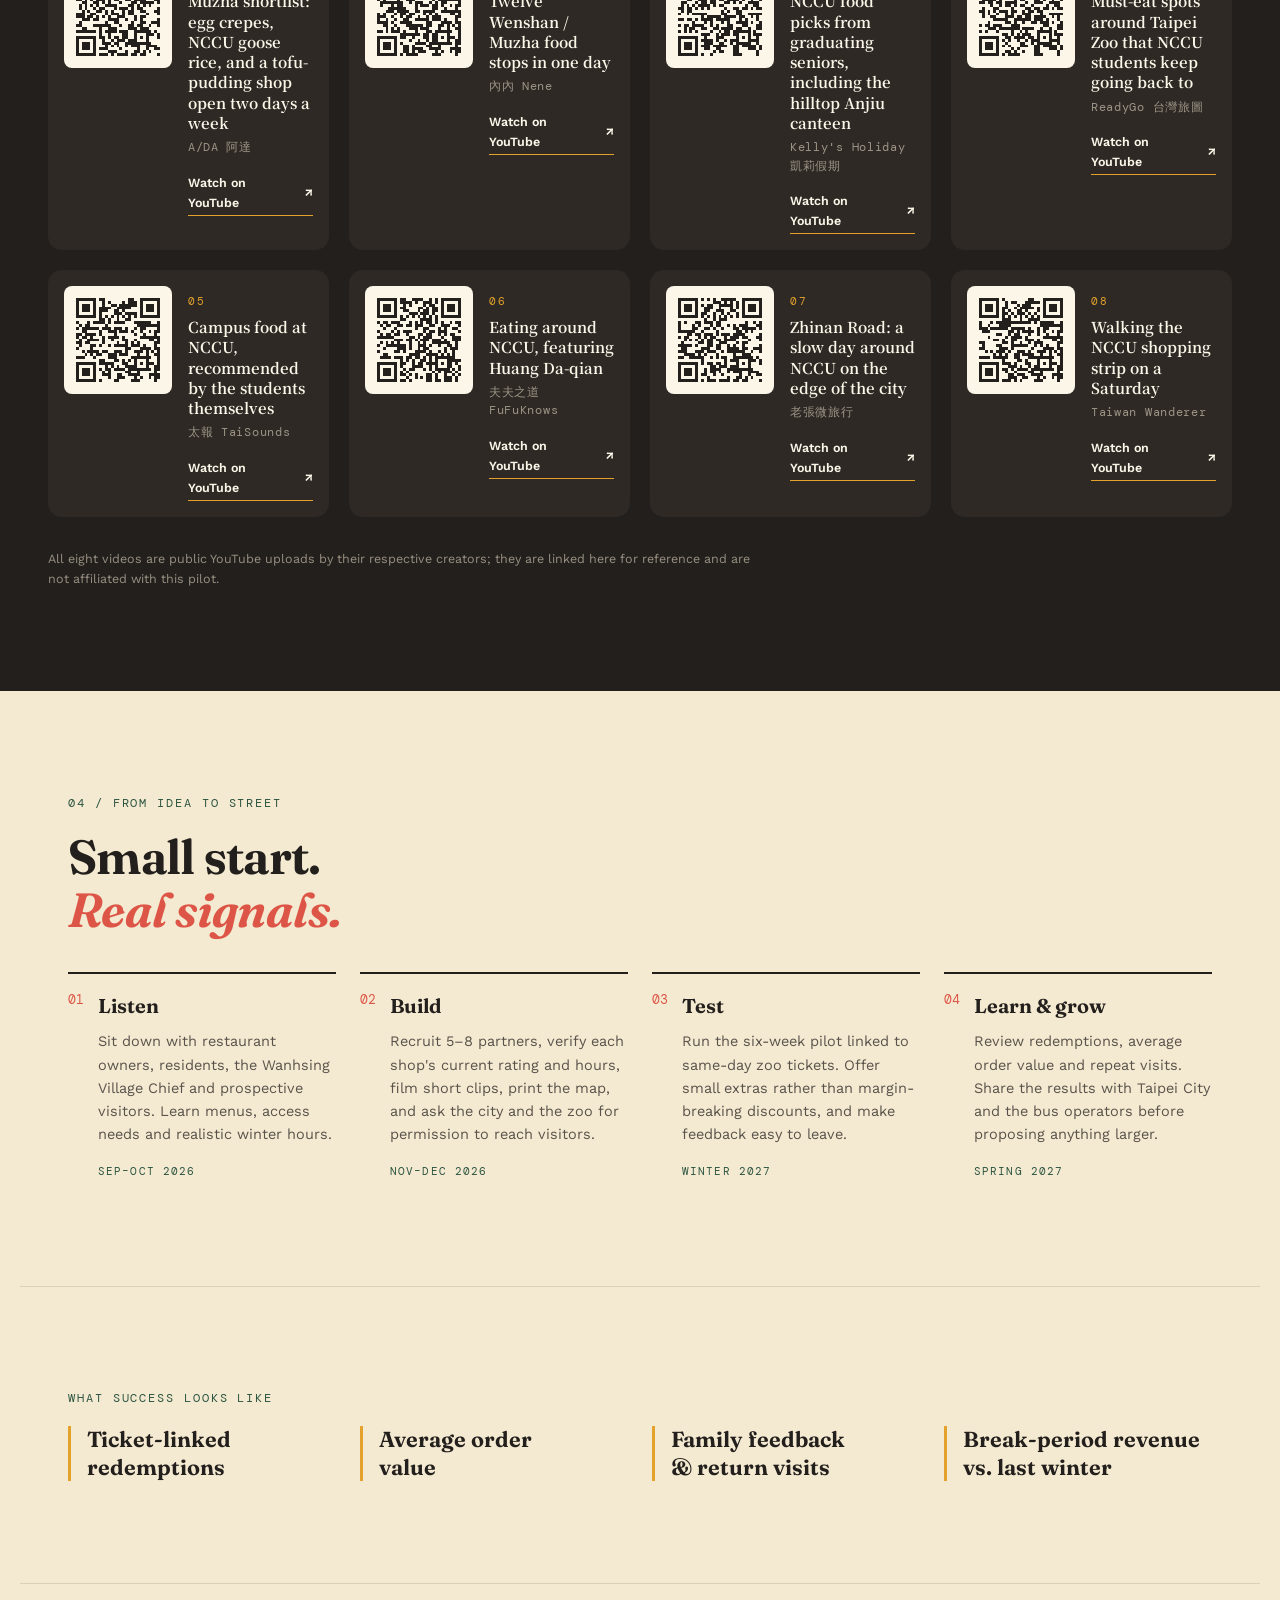
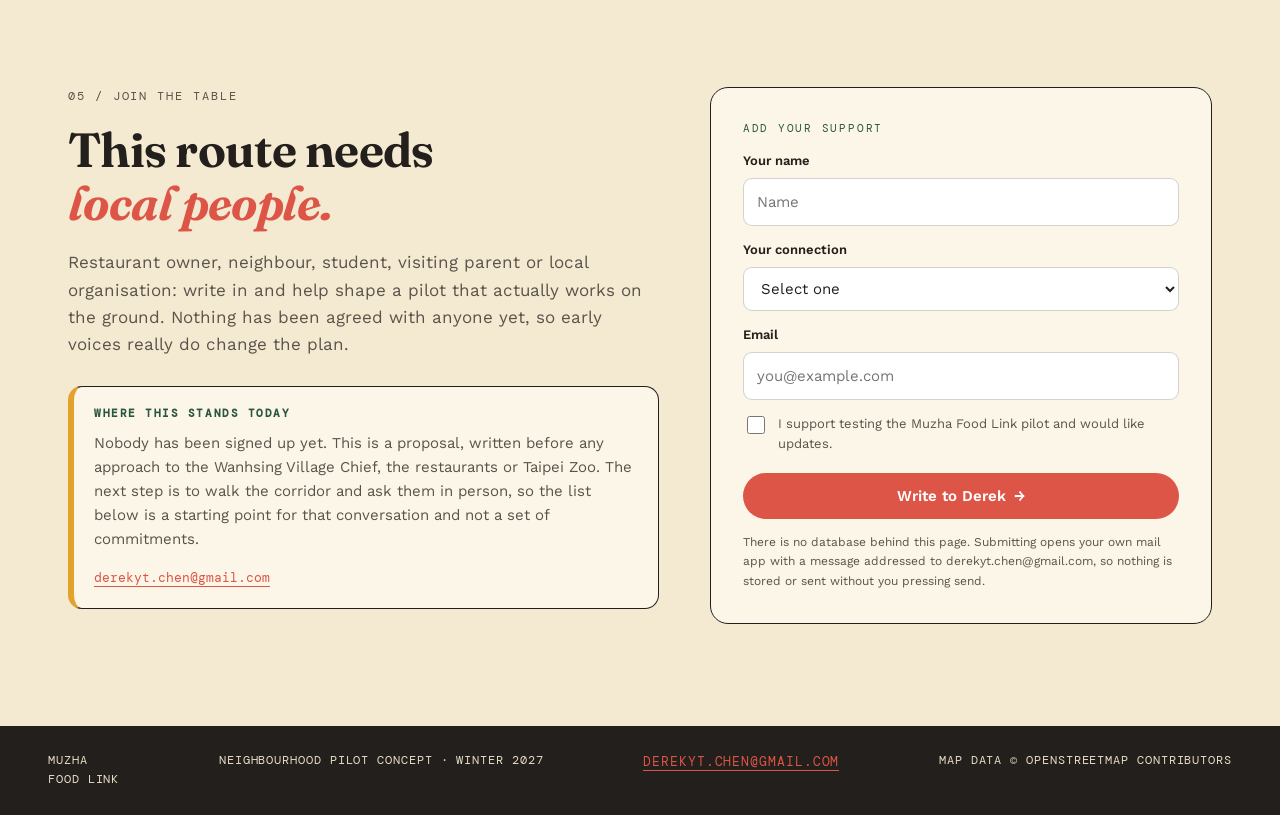
==== commit 59a3db2e: "Add files via upload" ====
--- a/index.template.html
+++ b/index.template.html
@@ -8,7 +8,7 @@
   <link rel="preconnect" href="https://fonts.googleapis.com" />
   <link rel="preconnect" href="https://fonts.gstatic.com" crossorigin />
   <link href="https://fonts.googleapis.com/css2?family=DM+Mono:wght@400;500&family=Fraunces:opsz,wght@9..144,500;9..144,650;9..144,700&family=Nanum+Pen+Script&family=Noto+Serif+TC:wght@500;700&family=Work+Sans:wght@400;500;600;700&display=swap" rel="stylesheet" />
-  <link rel="stylesheet" href="styles.css?v=7" />
+  <link rel="stylesheet" href="styles.css?v=9" />
 </head>
 <body>
   <div class="grain" aria-hidden="true"></div>
@@ -92,6 +92,10 @@
 <!--MAPFRAG-->
 <!--PINFRAG-->
           </svg>
+          <div class="pk-bar">
+            <button type="button" class="pk-toggle" id="pk-toggle" aria-pressed="false"
+                    aria-controls="pk-caveat"><i class="lg-pk" aria-hidden="true"></i><span data-i18n="map.pk.btn"></span></button>
+          </div>
           <div class="map-legend">
             <span><i class="lg lg-route"></i> <span data-i18n="map.lg.route"></span></span>
             <span><i class="lg lg-pin"></i> <span data-i18n="map.lg.pin"></span></span>
@@ -100,11 +104,7 @@
             <span><i class="lg lg-campus"></i> <span data-i18n="map.lg.campus"></span></span>
             <span><i class="lg lg-pk"></i> <span data-i18n="map.pk.lg"></span></span>
           </div>
-          <div class="pk-bar">
-            <button type="button" class="pk-toggle" id="pk-toggle" aria-pressed="false"
-                    aria-controls="pk-caveat"><i class="lg-pk" aria-hidden="true"></i><span data-i18n="map.pk.btn"></span></button>
-            <p class="pk-caveat" id="pk-caveat" data-i18n="map.pk.caveat" hidden></p>
-          </div>
+          <p class="pk-caveat" id="pk-caveat" data-i18n="map.pk.caveat" hidden></p>
         </div>
 
         <aside class="map-list" aria-labelledby="stops-title">
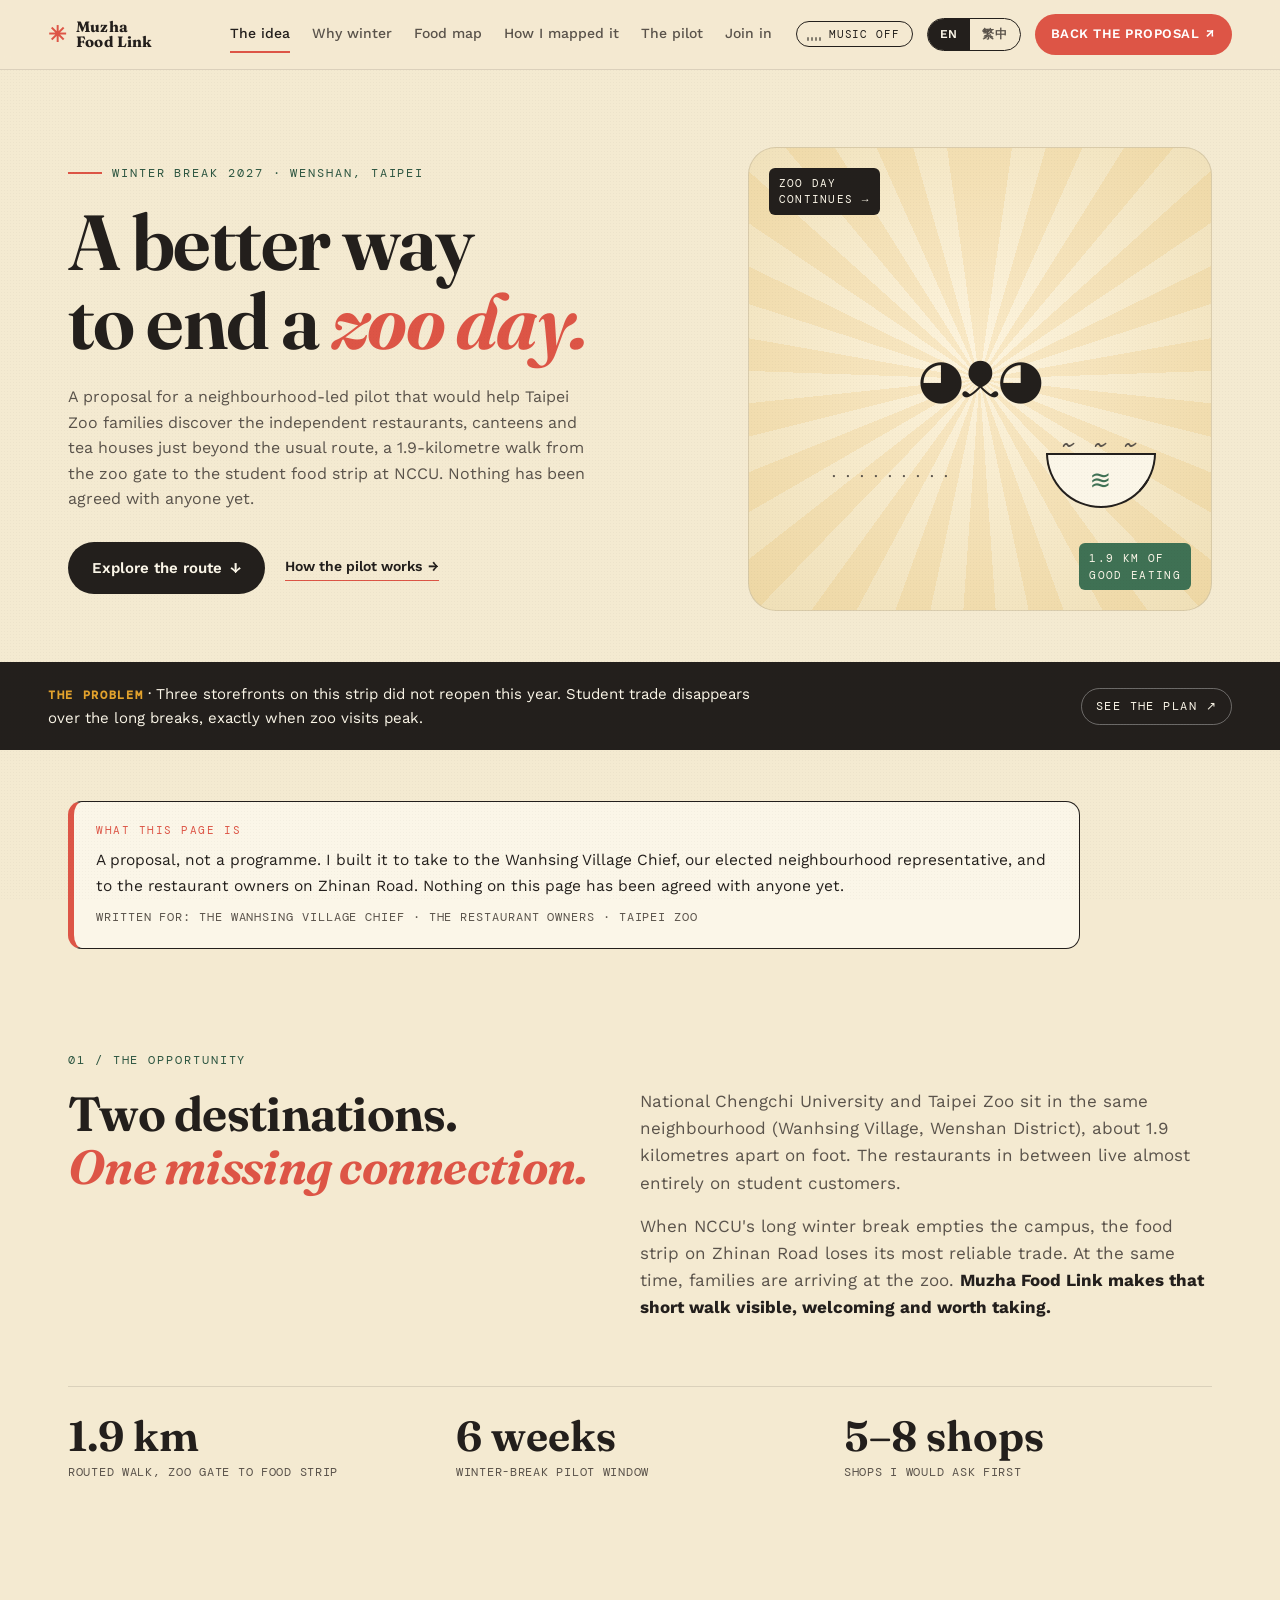
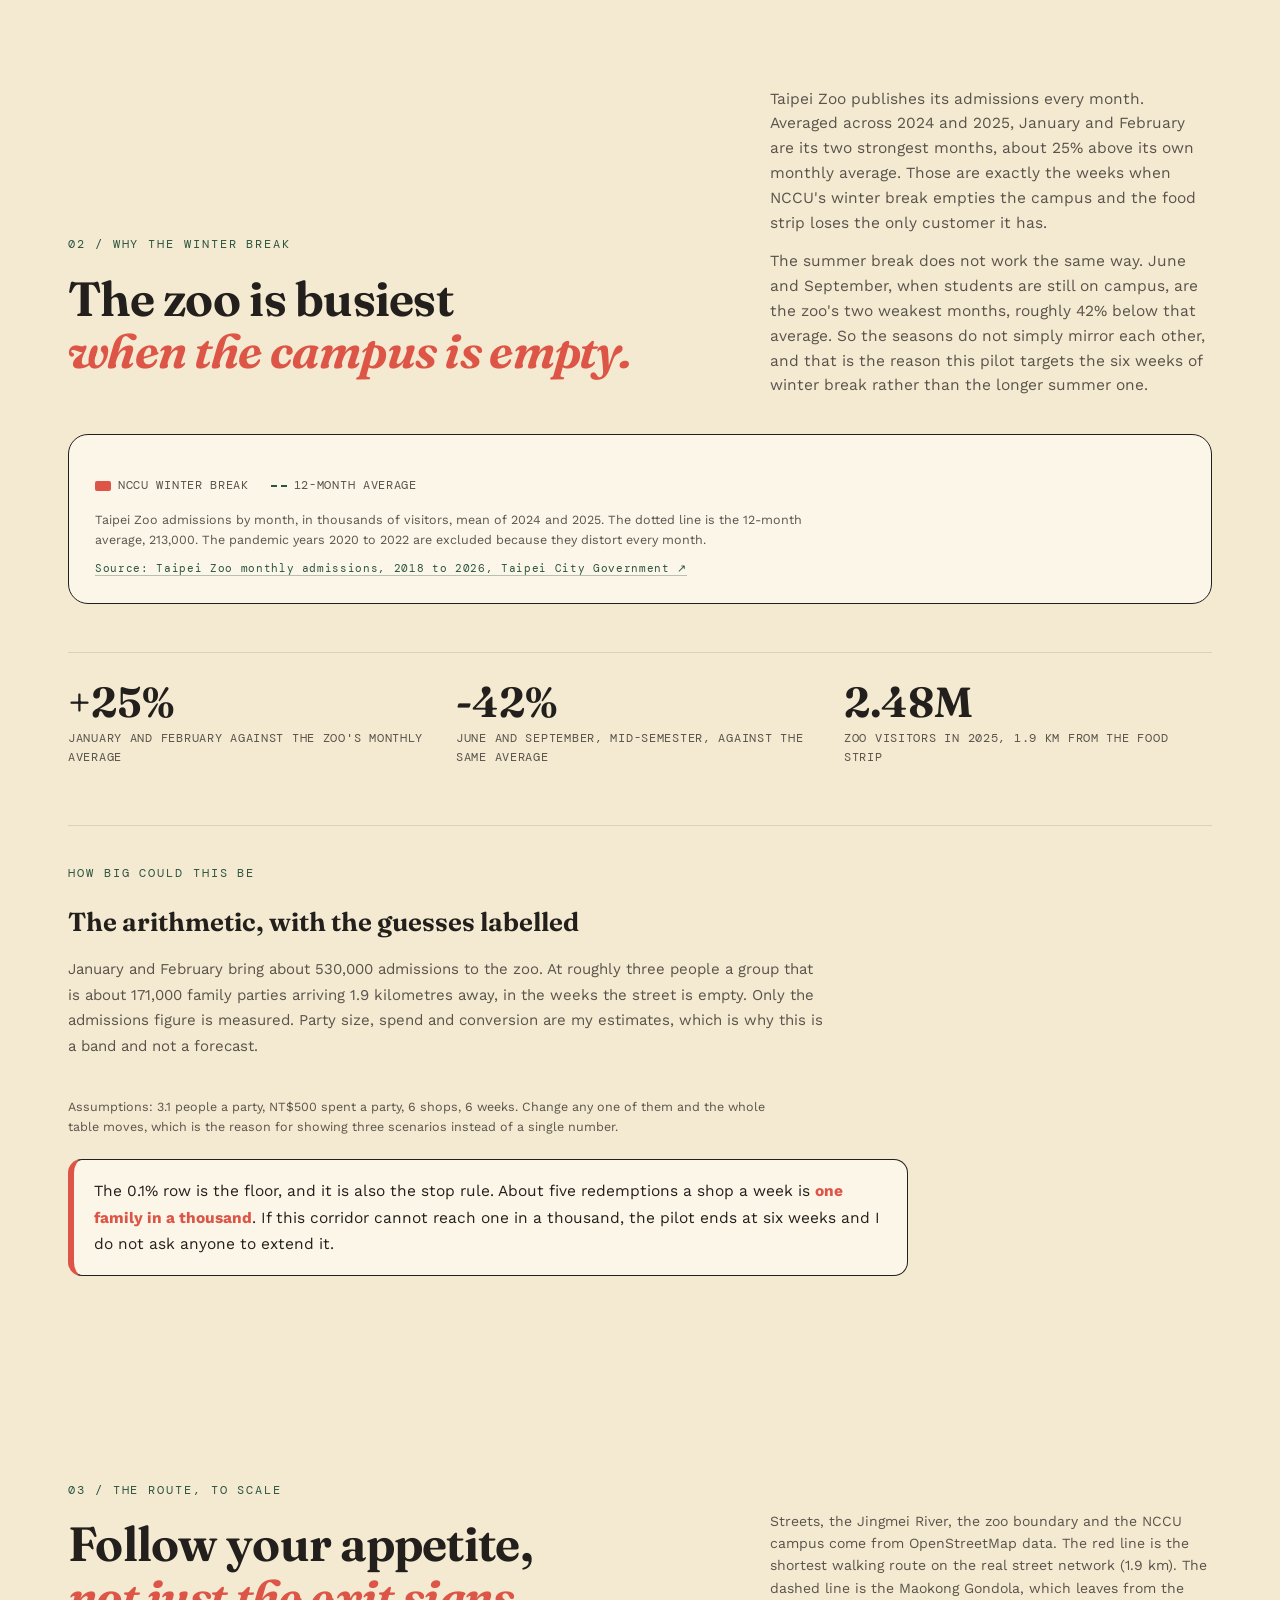
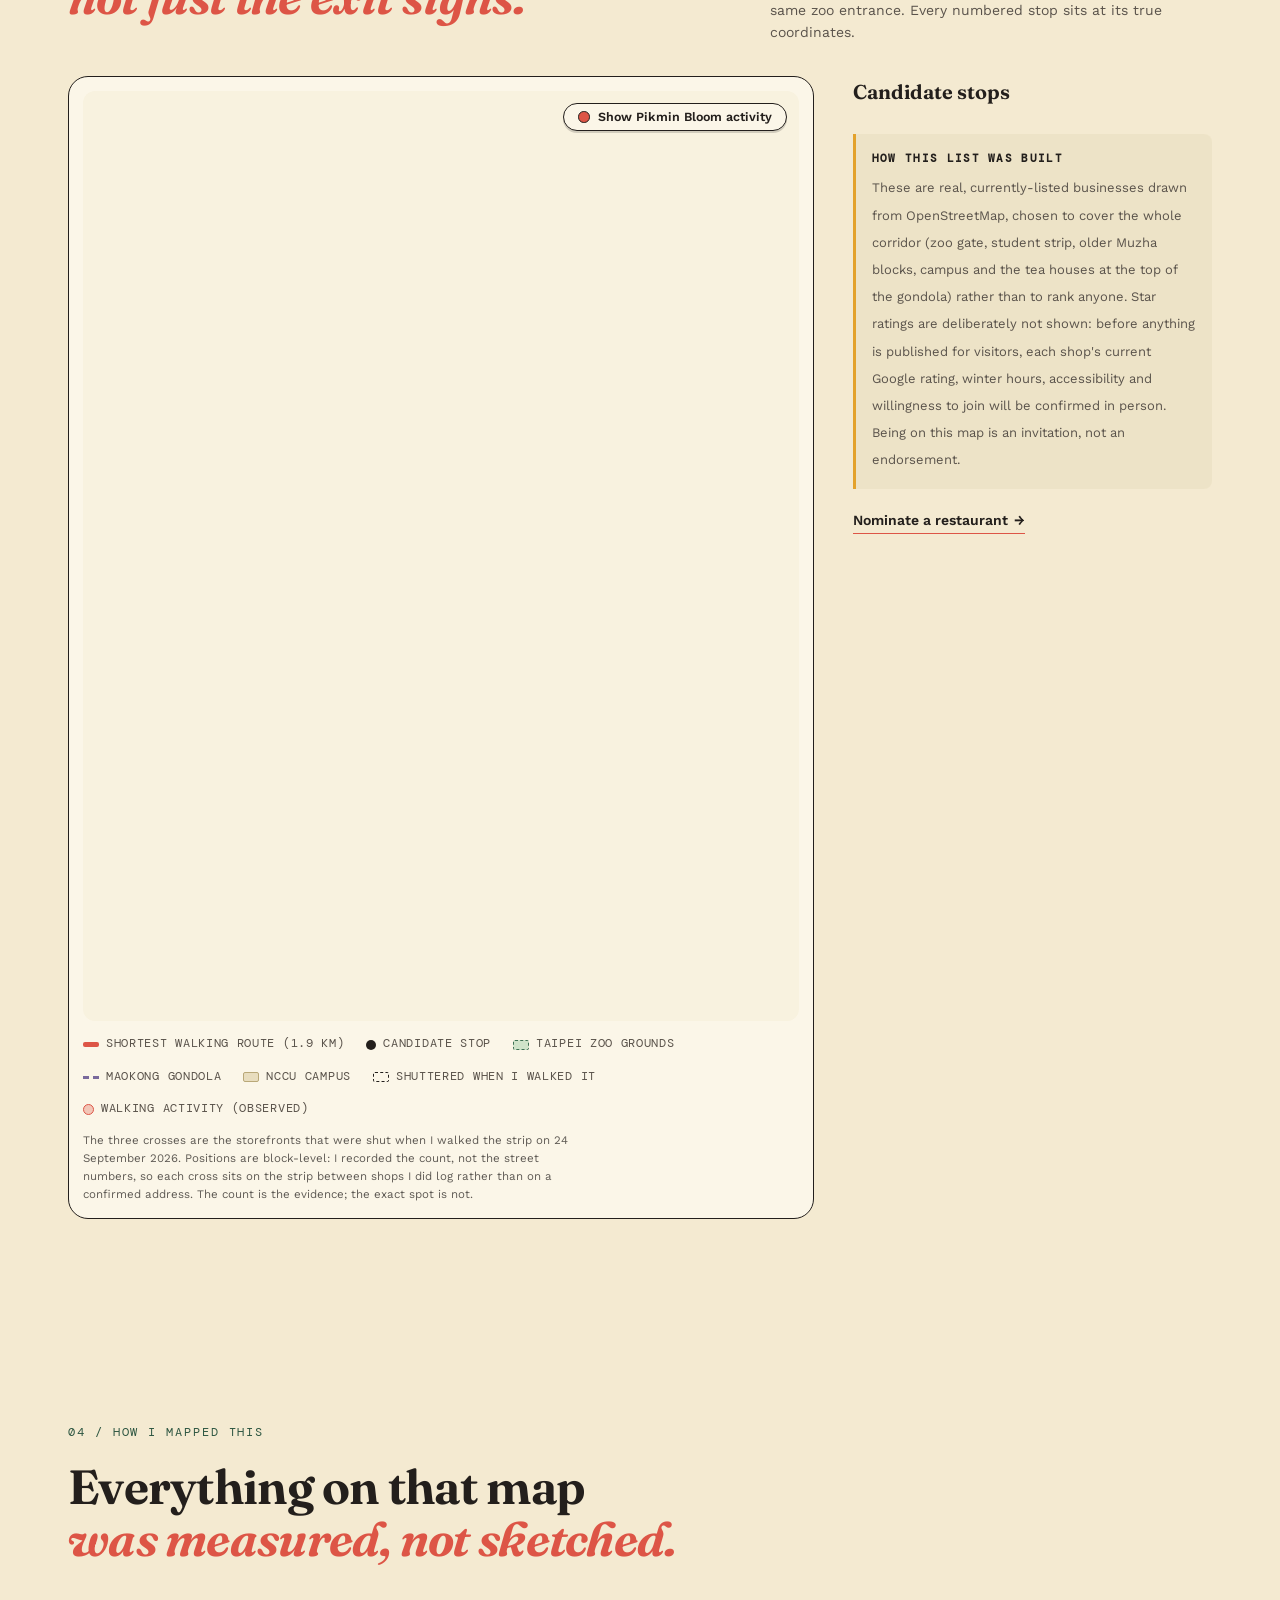
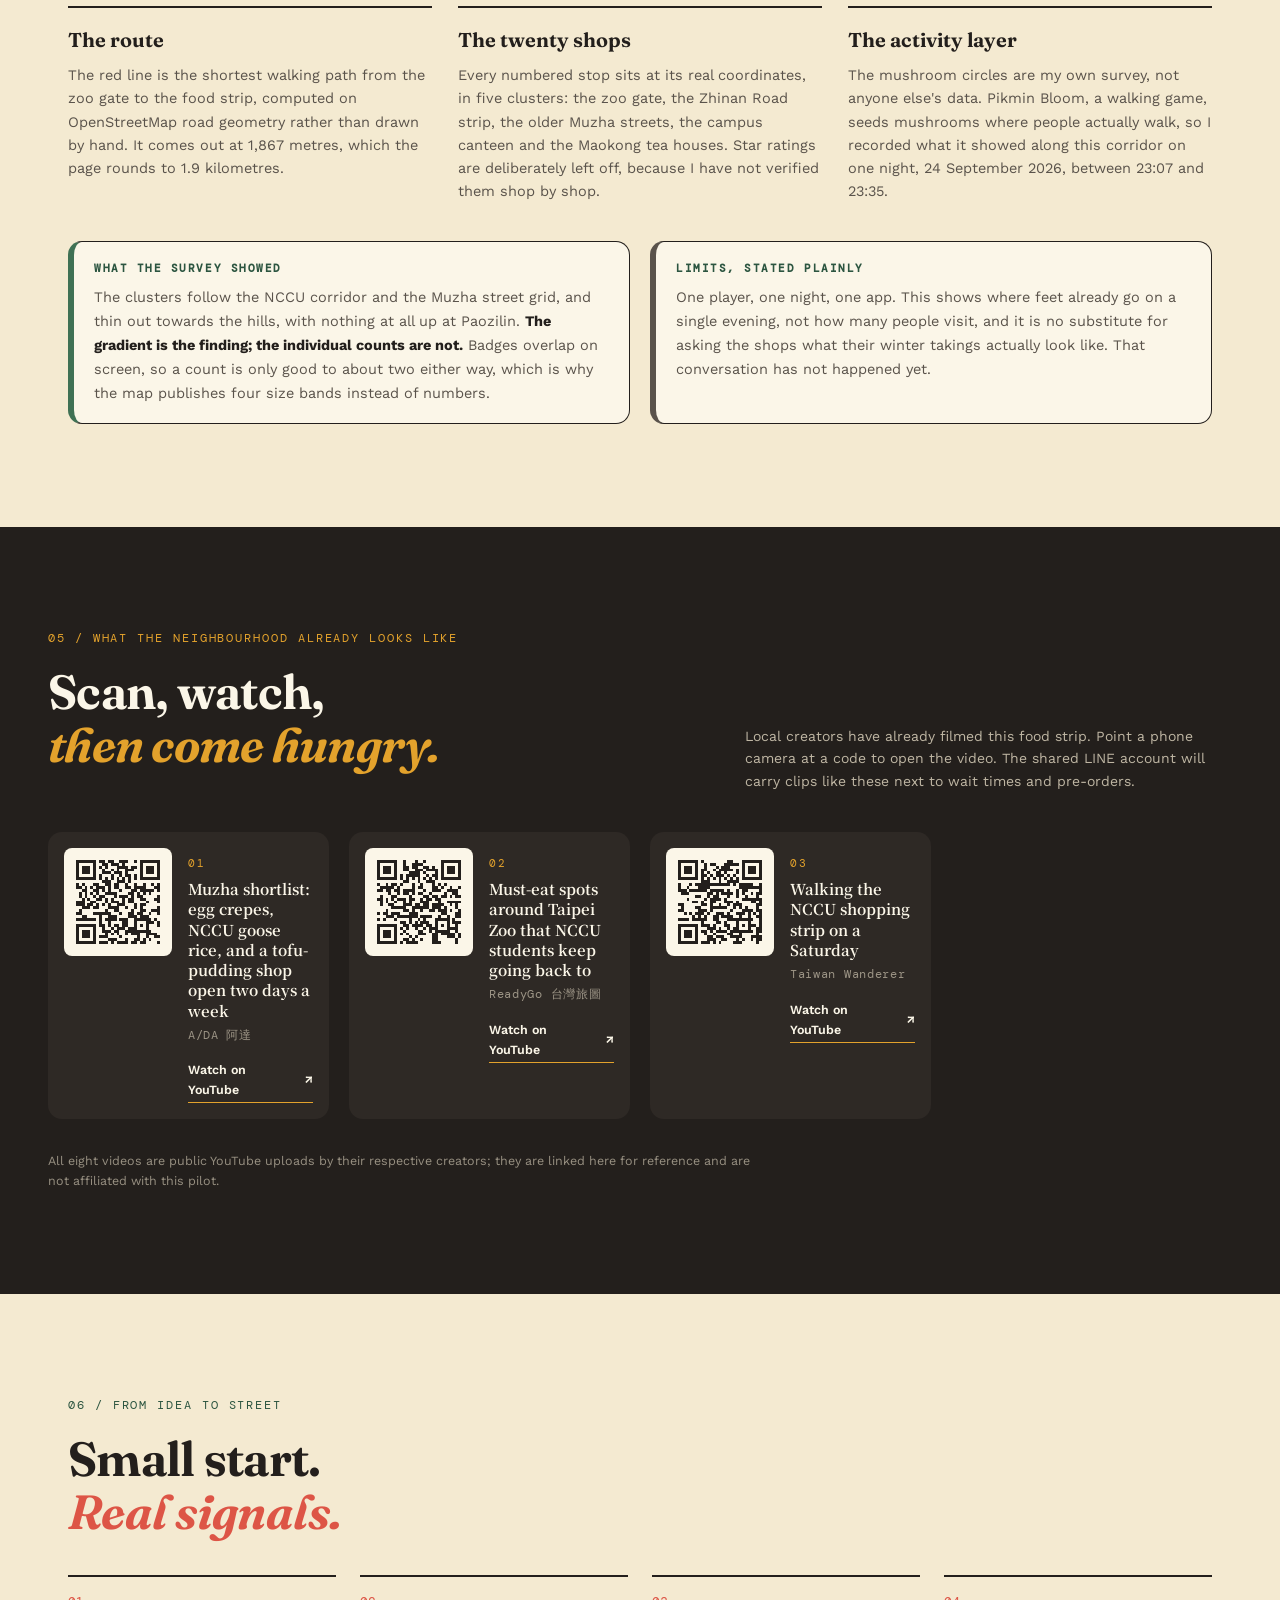
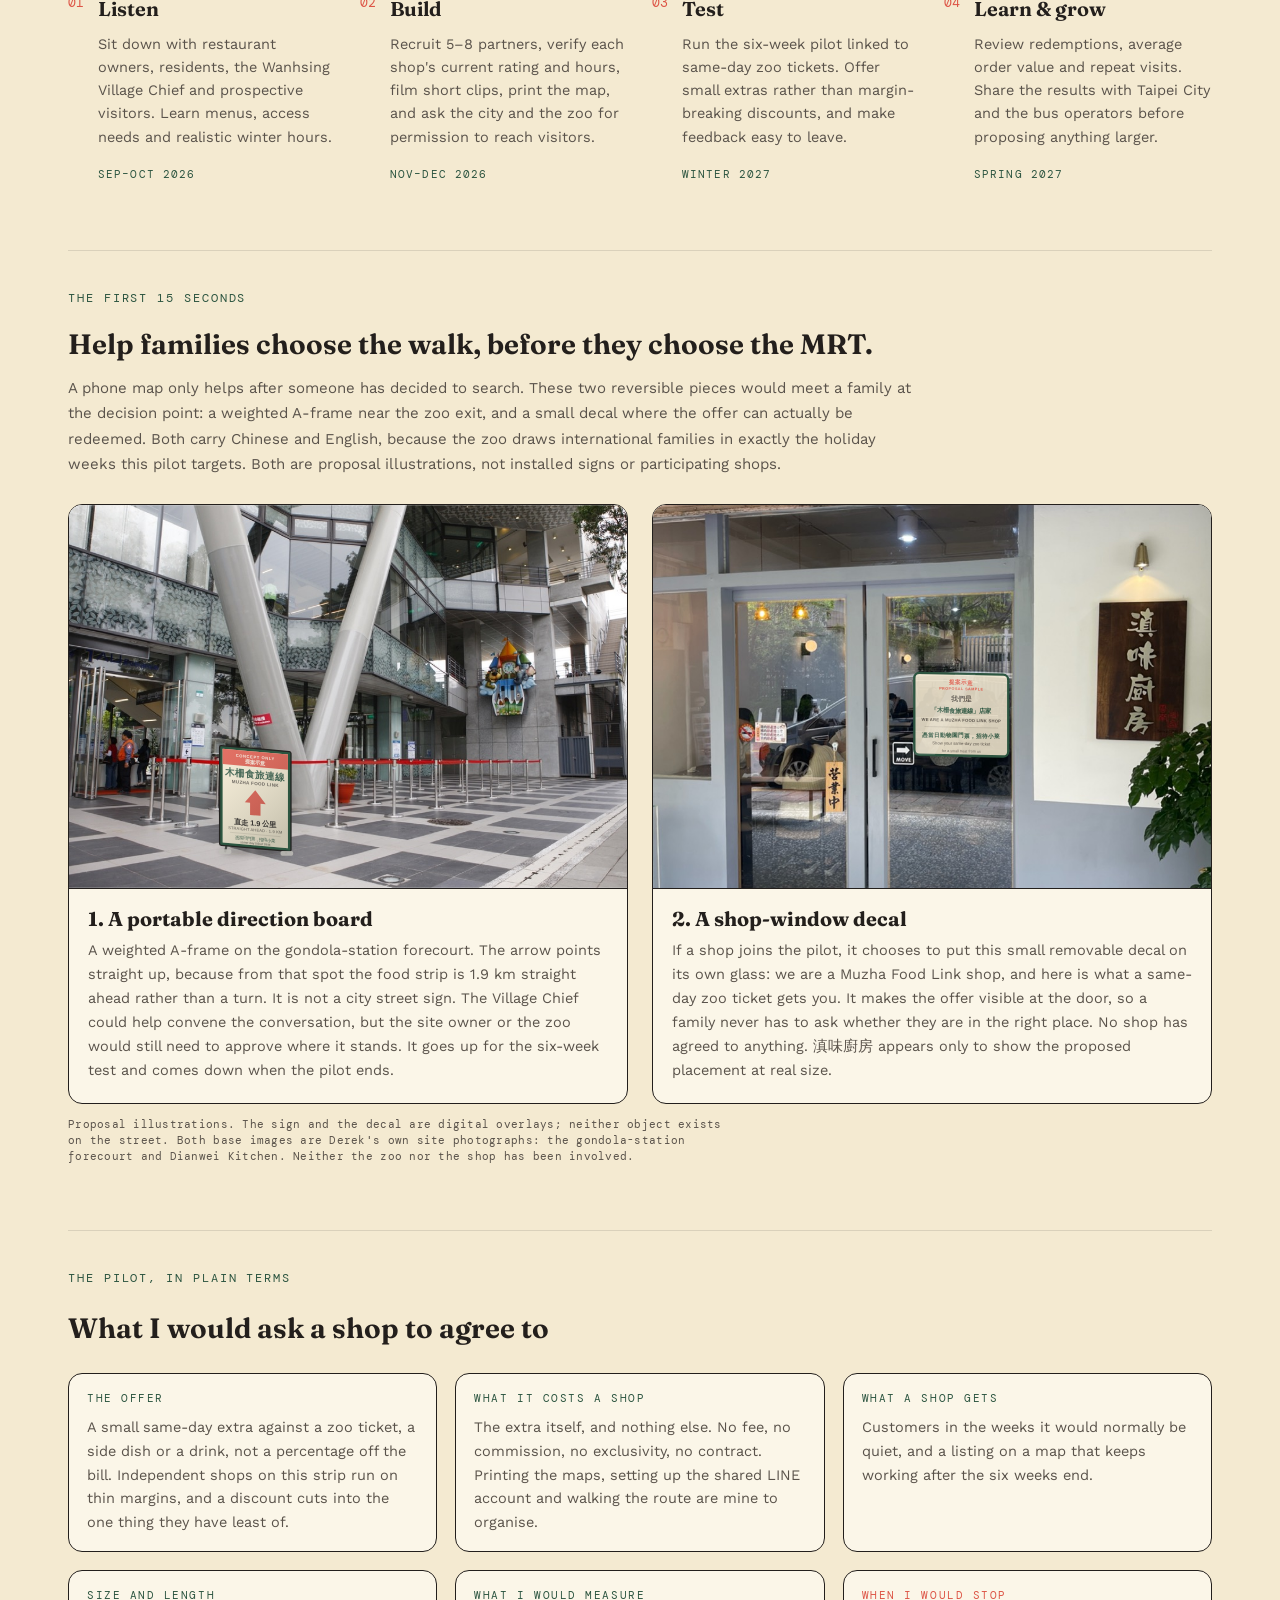
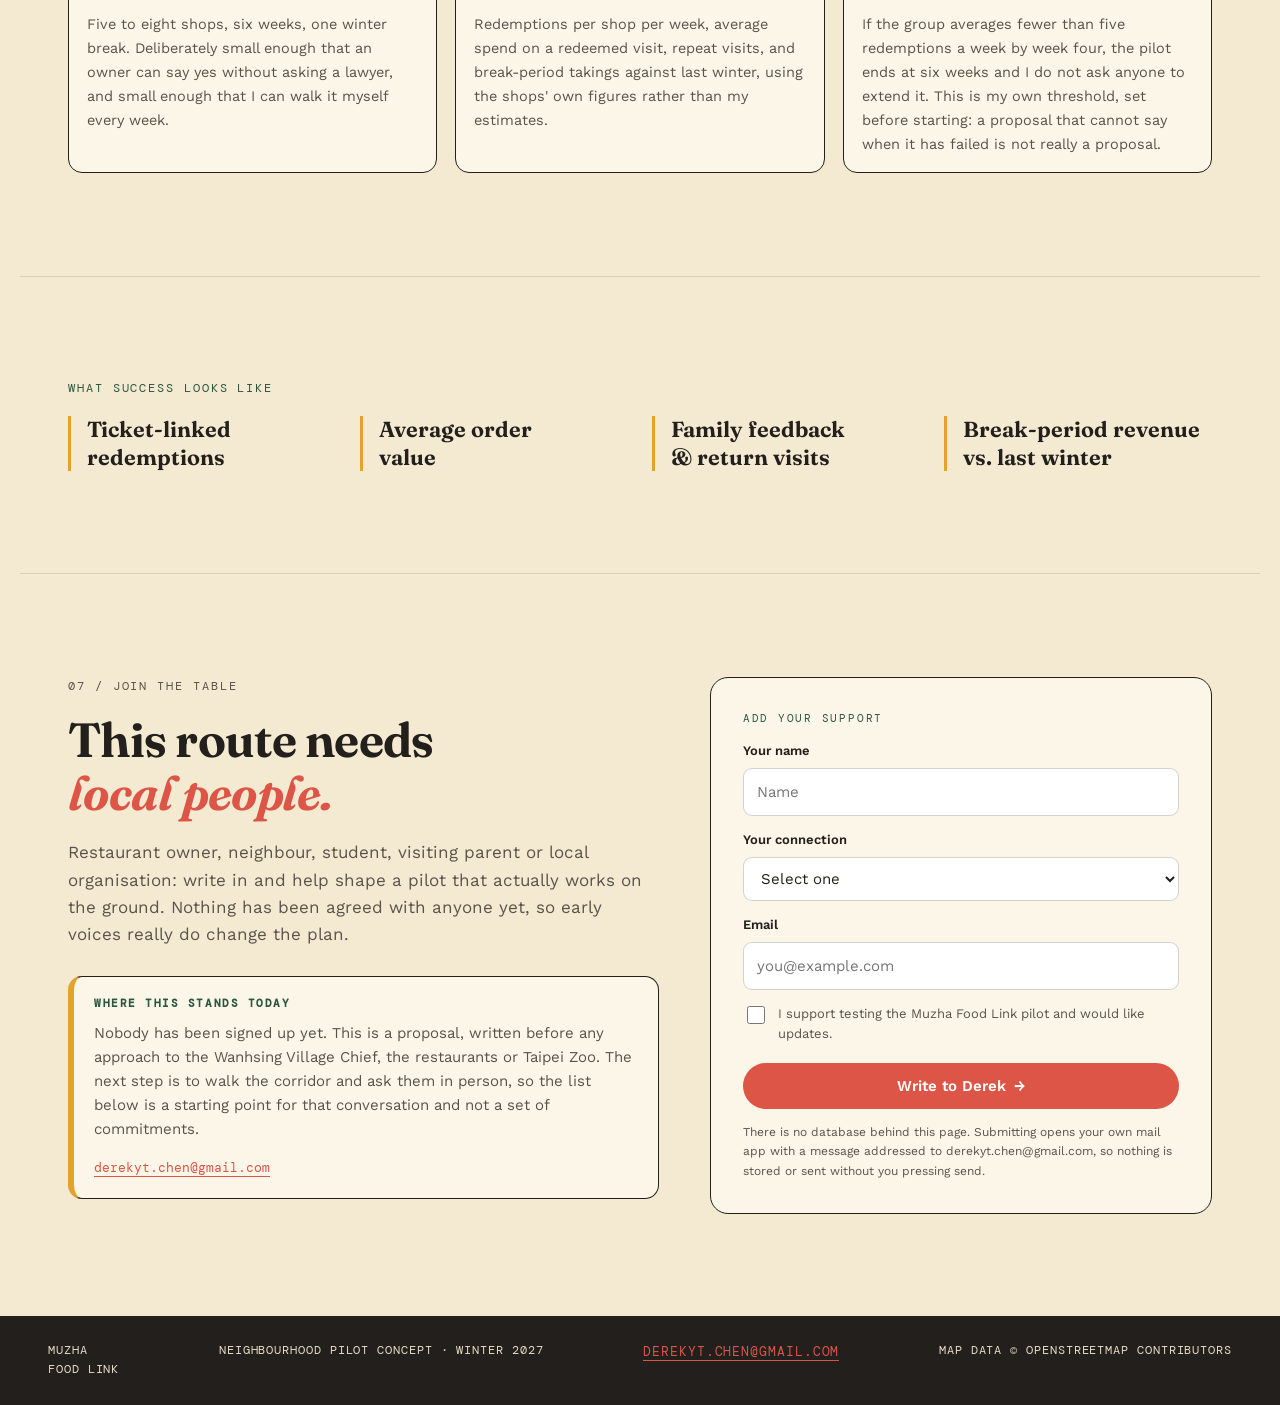
==== commit 63d9de7f: "Add files via upload" ====
--- a/index.template.html
+++ b/index.template.html
@@ -8,7 +8,7 @@
   <link rel="preconnect" href="https://fonts.googleapis.com" />
   <link rel="preconnect" href="https://fonts.gstatic.com" crossorigin />
   <link href="https://fonts.googleapis.com/css2?family=DM+Mono:wght@400;500&family=Fraunces:opsz,wght@9..144,500;9..144,650;9..144,700&family=Nanum+Pen+Script&family=Noto+Serif+TC:wght@500;700&family=Work+Sans:wght@400;500;600;700&display=swap" rel="stylesheet" />
-  <link rel="stylesheet" href="styles.css?v=9" />
+  <link rel="stylesheet" href="styles.css?v=15" />
 </head>
 <body>
   <div class="grain" aria-hidden="true"></div>
@@ -17,8 +17,9 @@
     <a class="brand" href="#top"><span class="brand-sun">✳</span><span class="brand-name" data-i18n="brand"></span></a>
     <nav aria-label="Primary">
       <a href="#idea" data-i18n="nav.idea"></a>
+      <a href="#season" data-i18n="nav.season"></a>
       <a href="#map" data-i18n="nav.map"></a>
-      <a href="#watch" data-i18n="nav.watch"></a>
+      <a href="#method" data-i18n="nav.method"></a>
       <a href="#plan" data-i18n="nav.plan"></a>
       <a href="#join" data-i18n="nav.join"></a>
     </nav>
@@ -61,6 +62,14 @@
       <a href="#plan"><span data-i18n="strip.cta"></span> <span aria-hidden="true">↗</span></a>
     </section>
 
+    <section class="about-note section">
+      <div class="about-card">
+        <p class="about-label" data-i18n="about.label"></p>
+        <p class="about-text" data-i18n="about.text"></p>
+        <p class="about-who" data-i18n="about.who"></p>
+      </div>
+    </section>
+
     <section class="story section" aria-labelledby="story-title">
       <div class="section-kicker" data-i18n="story.kicker"></div>
       <div class="story-layout">
@@ -74,6 +83,47 @@
         <div><strong data-i18n="story.s1v"></strong><span data-i18n="story.s1l"></span></div>
         <div><strong data-i18n="story.s2v"></strong><span data-i18n="story.s2l"></span></div>
         <div><strong data-i18n="story.s3v"></strong><span data-i18n="story.s3l"></span></div>
+      </div>
+    </section>
+
+    <section class="season section" id="season" aria-labelledby="season-title">
+      <div class="map-heading">
+        <div><p class="section-kicker" data-i18n="season.kicker"></p><h2 id="season-title" data-i18n="season.h2"></h2></div>
+        <div class="season-body">
+          <p data-i18n="season.p1"></p>
+          <p data-i18n="season.p2"></p>
+        </div>
+      </div>
+
+      <div class="chart-card">
+        <div class="chart-scroll">
+<!--CHARTFRAG-->
+        </div>
+        <div class="chart-legend">
+          <span><i class="lg lg-hi"></i> <span data-i18n="season.legendHi"></span></span>
+          <span><i class="lg lg-avg"></i> <span data-i18n="season.legendAvg"></span></span>
+        </div>
+        <p class="chart-cap" data-i18n="season.cap"></p>
+        <p class="chart-src"><a href="https://www.zoo.gov.taipei/News.aspx?n=5106BA427B3FB592&amp;sms=61B3A9CF957A6445" target="_blank" rel="noopener"><span data-i18n="season.src"></span> <span aria-hidden="true">↗</span></a></p>
+      </div>
+
+      <div class="stat-row">
+        <div><strong data-i18n="season.s1v"></strong><span data-i18n="season.s1l"></span></div>
+        <div><strong data-i18n="season.s2v"></strong><span data-i18n="season.s2l"></span></div>
+        <div><strong data-i18n="season.s3v"></strong><span data-i18n="season.s3l"></span></div>
+      </div>
+
+      <div class="sizing">
+        <div class="sizing-head">
+          <p class="section-kicker" data-i18n="size.kicker"></p>
+          <h3 data-i18n="size.t"></h3>
+          <p class="sizing-lead" data-i18n="size.p1"></p>
+        </div>
+        <div class="size-scroll">
+<!--SIZEFRAG-->
+        </div>
+        <p class="size-note" data-i18n="size.note"></p>
+        <p class="size-rule" data-i18n="size.floor"></p>
       </div>
     </section>
 
@@ -102,8 +152,10 @@
             <span><i class="lg lg-zoo"></i> <span data-i18n="map.lg.zoo"></span></span>
             <span><i class="lg lg-cable"></i> <span data-i18n="map.lg.gondola"></span></span>
             <span><i class="lg lg-campus"></i> <span data-i18n="map.lg.campus"></span></span>
+            <span><i class="lg lg-vac"></i> <span data-i18n="map.vac.lg"></span></span>
             <span><i class="lg lg-pk"></i> <span data-i18n="map.pk.lg"></span></span>
           </div>
+          <p class="vac-note" data-i18n="map.vac.note"></p>
           <p class="pk-caveat" id="pk-caveat" data-i18n="map.pk.caveat" hidden></p>
         </div>
 
@@ -113,6 +165,21 @@
           <div class="map-note"><b data-i18n="map.note.t"></b><span data-i18n="map.note.b"></span></div>
           <a class="text-link" href="#join"><span data-i18n="map.nominate"></span> <span aria-hidden="true">→</span></a>
         </aside>
+      </div>
+    </section>
+
+    <section class="method section" id="method" aria-labelledby="method-title">
+      <div class="map-heading">
+        <div><p class="section-kicker" data-i18n="method.kicker"></p><h2 id="method-title" data-i18n="method.h2"></h2></div>
+      </div>
+      <div class="method-grid">
+        <article><h3 data-i18n="method.1t"></h3><p data-i18n="method.1b"></p></article>
+        <article><h3 data-i18n="method.2t"></h3><p data-i18n="method.2b"></p></article>
+        <article><h3 data-i18n="method.3t"></h3><p data-i18n="method.3b"></p></article>
+      </div>
+      <div class="method-notes">
+        <div class="method-finding"><b data-i18n="method.ft"></b><p data-i18n="method.fb"></p></div>
+        <div class="method-limit"><b data-i18n="method.lt"></b><p data-i18n="method.lb"></p></div>
       </div>
     </section>
 
@@ -132,6 +199,40 @@
         <article><span>02</span><div><h3 data-i18n="plan.2t"></h3><p data-i18n="plan.2b"></p><small data-i18n="plan.2d"></small></div></article>
         <article><span>03</span><div><h3 data-i18n="plan.3t"></h3><p data-i18n="plan.3b"></p><small data-i18n="plan.3d"></small></div></article>
         <article><span>04</span><div><h3 data-i18n="plan.4t"></h3><p data-i18n="plan.4b"></p><small data-i18n="plan.4d"></small></div></article>
+      </div>
+
+      <section class="wayfinding" aria-labelledby="wayfinding-title">
+        <div class="wayfinding-head">
+          <p class="section-kicker" data-i18n="way.kicker"></p>
+          <h3 id="wayfinding-title" data-i18n="way.h3"></h3>
+          <p data-i18n="way.body"></p>
+        </div>
+        <div class="wayfinding-grid">
+          <article>
+            <figure><img src="assets/wayfinding-sign-mockup.svg" data-i18n-alt="way.sign.alt" alt=""></figure>
+            <div><h4 data-i18n="way.sign.t"></h4><p data-i18n="way.sign.b"></p></div>
+          </article>
+          <article>
+            <figure><img src="assets/dianwei-window-decal-mockup.svg" data-i18n-alt="way.decal.alt" alt=""></figure>
+            <div><h4 data-i18n="way.decal.t"></h4><p data-i18n="way.decal.b"></p></div>
+          </article>
+        </div>
+        <p class="wayfinding-cap" data-i18n="way.cap"></p>
+      </section>
+
+      <div class="spec">
+        <div class="spec-head">
+          <p class="section-kicker" data-i18n="spec.kicker"></p>
+          <h3 data-i18n="spec.h3"></h3>
+        </div>
+        <dl class="spec-list">
+          <div><dt data-i18n="spec.1t"></dt><dd data-i18n="spec.1b"></dd></div>
+          <div><dt data-i18n="spec.2t"></dt><dd data-i18n="spec.2b"></dd></div>
+          <div><dt data-i18n="spec.3t"></dt><dd data-i18n="spec.3b"></dd></div>
+          <div><dt data-i18n="spec.4t"></dt><dd data-i18n="spec.4b"></dd></div>
+          <div><dt data-i18n="spec.5t"></dt><dd data-i18n="spec.5b"></dd></div>
+          <div class="spec-stop"><dt data-i18n="spec.6t"></dt><dd data-i18n="spec.6b"></dd></div>
+        </dl>
       </div>
     </section>
 
@@ -174,8 +275,8 @@
     <span><a class="mail-link" href="mailto:derekyt.chen@gmail.com?subject=Muzha%20Food%20Link">derekyt.chen@gmail.com</a></span>
     <span data-i18n="footer.src"></span>
   </footer>
-  <script src="i18n.js?v=7"></script>
-  <script src="ambient.js?v=8"></script>
-  <script src="script.js?v=7"></script>
+  <script src="i18n.js?v=15"></script>
+  <script src="ambient.js?v=9"></script>
+  <script src="script.js?v=9"></script>
 </body>
 </html>
--- a/styles.css
+++ b/styles.css
@@ -120,12 +120,18 @@
   align-items:end;margin-bottom:32px}
 .map-sub{margin:0;font-size:14px;color:var(--ink-soft)}
 .map-shell{display:grid;grid-template-columns:minmax(0,1.35fr) minmax(300px,.65fr);gap:clamp(20px,3vw,44px);align-items:start}
-.map-canvas{background:var(--cream);border:1.5px solid var(--ink);border-radius:20px;padding:14px;overflow:hidden}
+.map-canvas{position:relative;background:var(--cream);border:1.5px solid var(--ink);border-radius:20px;padding:14px;overflow:hidden}
 .food-map{display:block;width:100%;height:auto;background:#f8f2df;border-radius:12px}
 .m-water path{fill:none;stroke:var(--water);stroke-width:5;stroke-linecap:round;opacity:.85}
 .m-water .m-lake{fill:var(--water);stroke:none;opacity:.7}
 .m-zoo{fill:var(--zoo);stroke:var(--moss);stroke-width:2;stroke-dasharray:7 5;opacity:.85}
 .m-campus path{fill:#e8ddbe;stroke:#b9a878;stroke-width:1.5;opacity:.9}
+/* shuttered units: the fact the business case opens on, so always visible */
+.m-vac-halo{fill:var(--ink);opacity:.07}
+.m-vac-ring{fill:var(--cream);stroke:var(--ink);stroke-width:1.6;stroke-dasharray:4 3;opacity:.9}
+.m-vac-x{fill:none;stroke:var(--ink);stroke-width:2.2;stroke-linecap:round;opacity:.78}
+.lg-vac{background:var(--cream);border:1.5px dashed var(--ink);width:11px;height:11px;border-radius:50%}
+.vac-note{margin:.85rem 0 0;font:400 .72rem/1.55 "Work Sans",sans-serif;opacity:.72;max-width:70ch}
 /* Pikmin Bloom observed-activity layer (off by default, toggled) */
 .m-pikmin{display:none}
 .food-map.show-pk .m-pikmin{display:block}
@@ -137,12 +143,12 @@
 .m-pk-dot circle{fill:var(--cream)}
 .pk-toggle{display:inline-flex;align-items:center;gap:.5rem;border:1.5px solid var(--ink);
   background:var(--cream);color:var(--ink);border-radius:999px;padding:.42rem .9rem;
-  font:600 .78rem/1 "Work Sans",sans-serif;cursor:pointer}
+  font:600 .78rem/1 "Work Sans",sans-serif;cursor:pointer;box-shadow:0 2px 0 rgba(35,31,28,.18)}
 .pk-toggle[aria-pressed="true"]{background:var(--ink);color:var(--cream);border-color:var(--ink)}
 .pk-toggle .lg-pk{width:.72rem;height:.72rem;border-radius:50%;background:var(--coral);
   border:1.5px solid currentColor;flex:none}
-.pk-bar{margin:.7rem 0 0}
-.pk-caveat{margin:.55rem 0 0;font:400 .72rem/1.5 "Work Sans",sans-serif;opacity:.72;max-width:52ch}
+.pk-bar{position:absolute;top:26px;right:26px;z-index:2}
+.pk-caveat{margin:.8rem 0 0;font:400 .72rem/1.55 "Work Sans",sans-serif;opacity:.72;max-width:70ch}
 .pk-caveat[hidden]{display:none!important}
 /* decorative flora: ornament only, carries no data */
 .m-flora{opacity:.62}
@@ -219,7 +225,7 @@
 .watch-foot{margin:32px 0 0;font-size:12.5px;color:#e6dcc699;max-width:90ch}
 
 /* ---------- plan ---------- */
-.timeline{display:grid;grid-template-columns:repeat(auto-fit,minmax(230px,1fr));gap:24px;margin-top:36px}
+.timeline{display:grid;grid-template-columns:repeat(auto-fit,minmax(min(230px,100%),1fr));gap:24px;margin-top:36px}
 .timeline article{display:flex;gap:14px;border-top:2px solid var(--ink);padding-top:16px}
 .timeline span{font-family:var(--mono);font-size:13px;color:var(--coral)}
 .timeline p{margin:0 0 10px;font-size:14.5px;color:var(--ink-soft)}
@@ -227,7 +233,7 @@
 
 /* ---------- metrics ---------- */
 .metrics{border-top:1px solid var(--line);border-bottom:1px solid var(--line)}
-.metrics>div{display:grid;grid-template-columns:repeat(auto-fit,minmax(200px,1fr));gap:24px}
+.metrics>div{display:grid;grid-template-columns:repeat(auto-fit,minmax(min(200px,100%),1fr));gap:24px}
 .metrics strong{font-family:var(--serif);font-weight:650;font-size:clamp(18px,1.7vw,24px);line-height:1.25;
   padding-left:16px;border-left:3px solid var(--mustard)}
 
@@ -260,6 +266,105 @@
 footer{background:var(--ink);color:#e6dcc6;display:flex;flex-wrap:wrap;gap:12px 32px;justify-content:space-between;
   padding:26px clamp(18px,4vw,48px);font-family:var(--mono);font-size:11.5px;letter-spacing:.08em;text-transform:uppercase}
 
+/* ---------- what this page is (honest framing, moved up from section 07) ---------- */
+.about-note{padding-top:clamp(34px,4vw,54px);padding-bottom:0}
+.about-card{background:var(--cream);border:1.5px solid var(--ink);border-left:6px solid var(--coral);
+  border-radius:14px;padding:20px 22px;max-width:92ch}
+.about-label{margin:0 0 8px;font-family:var(--mono);font-size:11px;letter-spacing:.14em;
+  text-transform:uppercase;color:var(--coral)}
+.about-text{margin:0 0 10px;font-size:15.5px;line-height:1.65}
+.about-who{margin:0;font-family:var(--mono);font-size:11.5px;letter-spacing:.08em;
+  text-transform:uppercase;color:var(--ink-soft)}
+
+/* ---------- seasonality chart ---------- */
+.season-body p{margin:0 0 14px;color:var(--ink-soft);font-size:15.5px}
+.season-body p:last-child{margin-bottom:0}
+.chart-card{margin-top:36px;background:var(--cream);border:1.5px solid var(--ink);
+  border-radius:20px;padding:clamp(16px,2.2vw,26px)}
+.chart-scroll{overflow-x:auto;-webkit-overflow-scrolling:touch}
+.season-chart{display:block;width:100%;min-width:620px;height:auto}
+.sc-grid line{stroke:var(--line);stroke-width:1}
+.sc-ax{font-family:var(--mono);font-size:11px;fill:var(--ink-soft);text-anchor:end}
+.sc-base{stroke:var(--ink);stroke-width:1.5}
+.sc-bar{fill:#cdbf9b}
+.sc-hi{fill:var(--coral)}
+.sc-val{font-family:var(--mono);font-size:12px;fill:var(--ink-soft);text-anchor:middle}
+.sc-valhi{fill:var(--coral);font-weight:500}
+.sc-mon{font-family:var(--mono);font-size:12.5px;fill:var(--ink-soft);text-anchor:middle}
+.sc-monhi{fill:var(--coral);font-weight:500}
+.sc-avg line{stroke:var(--moss-deep);stroke-width:1.5;stroke-dasharray:6 5}
+.sc-avgv{font-family:var(--mono);font-size:11px;fill:var(--moss-deep);text-anchor:end}
+.chart-legend{display:flex;flex-wrap:wrap;gap:12px 22px;margin-top:16px;font-family:var(--mono);
+  font-size:11.5px;letter-spacing:.06em;text-transform:uppercase;color:var(--ink-soft)}
+.chart-legend span{display:inline-flex;align-items:center;gap:7px}
+.lg-hi{background:var(--coral)}
+.lg-avg{background:transparent;height:0;border-top:2px dashed var(--moss-deep);border-radius:0}
+.chart-cap{margin:14px 0 0;font-size:12.5px;line-height:1.6;color:var(--ink-soft);max-width:92ch}
+.chart-src{margin:10px 0 0;font-family:var(--mono);font-size:11px;letter-spacing:.06em}
+.chart-src a{color:var(--moss-deep);text-decoration:none;border-bottom:1px solid #2c554055}
+.chart-src a:hover{color:var(--coral);border-bottom-color:var(--coral)}
+
+/* ---------- how I mapped this ---------- */
+.method .map-heading{grid-template-columns:1fr;margin-bottom:8px}
+.method-grid{display:grid;grid-template-columns:repeat(auto-fit,minmax(min(250px,100%),1fr));gap:26px;margin-top:20px}
+.method-grid article{border-top:2px solid var(--ink);padding-top:16px}
+.method-grid p{margin:0;font-size:14.5px;color:var(--ink-soft)}
+.method-notes{display:grid;grid-template-columns:repeat(auto-fit,minmax(min(300px,100%),1fr));gap:20px;margin-top:38px}
+.method-finding,.method-limit{border-radius:14px;padding:18px 20px;background:var(--cream);
+  border:1.5px solid var(--ink)}
+.method-finding{border-left:6px solid var(--moss)}
+.method-limit{border-left:6px solid var(--ink-soft)}
+.method-notes b{display:block;font-family:var(--mono);font-size:11px;letter-spacing:.14em;
+  text-transform:uppercase;color:var(--moss-deep);margin-bottom:8px}
+.method-notes p{margin:0;font-size:14.5px;line-height:1.65;color:var(--ink-soft)}
+.method-notes strong{color:var(--ink)}
+
+/* ---------- physical wayfinding, shown as proposal illustrations ---------- */
+.wayfinding{margin-top:clamp(44px,5vw,72px);border-top:1px solid var(--line);padding-top:clamp(28px,3vw,42px)}
+.wayfinding-head{max-width:78ch}
+.wayfinding-head h3{font-size:clamp(20px,2.4vw,28px);line-height:1.25;margin:0 0 14px}
+.wayfinding-head>p:last-child{margin:0;color:var(--ink-soft);font-size:15px;line-height:1.7}
+.wayfinding-grid{display:grid;grid-template-columns:repeat(auto-fit,minmax(min(340px,100%),1fr));gap:24px;margin-top:26px}
+.wayfinding-grid article{background:var(--cream);border:1.5px solid var(--ink);border-radius:14px;overflow:hidden}
+.wayfinding-grid figure{margin:0;border-bottom:1.5px solid var(--ink);background:#dfe0dc;aspect-ratio:1.45;overflow:hidden}
+.wayfinding-grid figure img{display:block;width:100%;height:100%;object-fit:cover;object-position:center}
+.wayfinding-grid article>div{padding:17px 19px 20px}
+.wayfinding-grid h4{margin:0 0 8px;font-family:var(--serif);font-size:20px;line-height:1.25}
+.wayfinding-grid p{margin:0;color:var(--ink-soft);font-size:14.5px;line-height:1.65}
+.wayfinding-cap{margin:13px 0 0;color:var(--ink-soft);font-family:var(--mono);font-size:10.5px;letter-spacing:.025em;line-height:1.55;max-width:95ch}
+
+/* ---------- the pilot, in plain terms ---------- */
+.spec{margin-top:clamp(44px,5vw,72px);border-top:1px solid var(--line);padding-top:clamp(28px,3vw,42px)}
+.spec-head h3{font-size:clamp(20px,2.4vw,28px);margin:0 0 22px}
+.spec-list{display:grid;grid-template-columns:repeat(auto-fit,minmax(min(310px,100%),1fr));gap:18px;margin:0}
+.spec-list>div{background:var(--cream);border:1.5px solid var(--ink);border-radius:14px;padding:16px 18px}
+.spec-list dt{font-family:var(--mono);font-size:11px;letter-spacing:.14em;text-transform:uppercase;
+  color:var(--moss-deep);margin-bottom:8px}
+.spec-list dd{margin:0;font-size:14.5px;line-height:1.65;color:var(--ink-soft)}
+.spec-stop{border-left:6px solid var(--coral)}
+.spec-stop dt{color:var(--coral)}
+
+/* ---------- sizing band ---------- */
+.sizing{margin-top:clamp(40px,4.5vw,64px);border-top:1px solid var(--line);padding-top:clamp(26px,3vw,40px)}
+.sizing-head h3{font-size:clamp(19px,2.2vw,26px);margin:0 0 14px}
+.sizing-lead{margin:0 0 24px;font-size:15px;line-height:1.7;color:var(--ink-soft);max-width:84ch}
+.size-scroll{overflow-x:auto;-webkit-overflow-scrolling:touch}
+.size-table{border-collapse:collapse;width:100%;min-width:520px;background:var(--cream);
+  border:1.5px solid var(--ink);border-radius:14px;overflow:hidden}
+.size-table th{font-family:var(--mono);font-size:10.5px;letter-spacing:.12em;text-transform:uppercase;
+  color:var(--cream);background:var(--ink);padding:11px 14px;text-align:right;font-weight:500}
+.size-table th:first-child{text-align:left}
+.size-table td{font-family:var(--mono);font-size:14px;padding:12px 14px;text-align:right;
+  border-top:1px solid var(--line);color:var(--ink)}
+.size-table td:first-child{text-align:left;font-weight:500}
+.size-table tbody tr:first-child td{border-top:0}
+.size-table tr.size-floor td{background:#dd55460f;color:var(--coral)}
+.size-note{margin:14px 0 0;font-size:12.5px;line-height:1.6;color:var(--ink-soft);max-width:88ch}
+.size-rule{margin:22px 0 0;background:var(--cream);border:1.5px solid var(--ink);
+  border-left:6px solid var(--coral);border-radius:14px;padding:18px 20px;
+  font-size:15.5px;line-height:1.7;max-width:84ch}
+.size-rule strong{color:var(--coral)}
+
 /* ---------- responsive ---------- */
 @media (max-width:1040px){
   .map-shell{grid-template-columns:1fr}
@@ -270,6 +375,10 @@
   .hero-art{max-width:400px;order:-1}
   .stat-row{grid-template-columns:1fr 1fr}
   .m-lbl{font-size:21px}
+}
+@media (max-width:640px){
+  .pk-bar{position:static;top:auto;right:auto;margin:.7rem 0 0}
+  .pk-toggle{width:100%;justify-content:center}
 }
 @media (max-width:560px){
   body{font-size:16px}
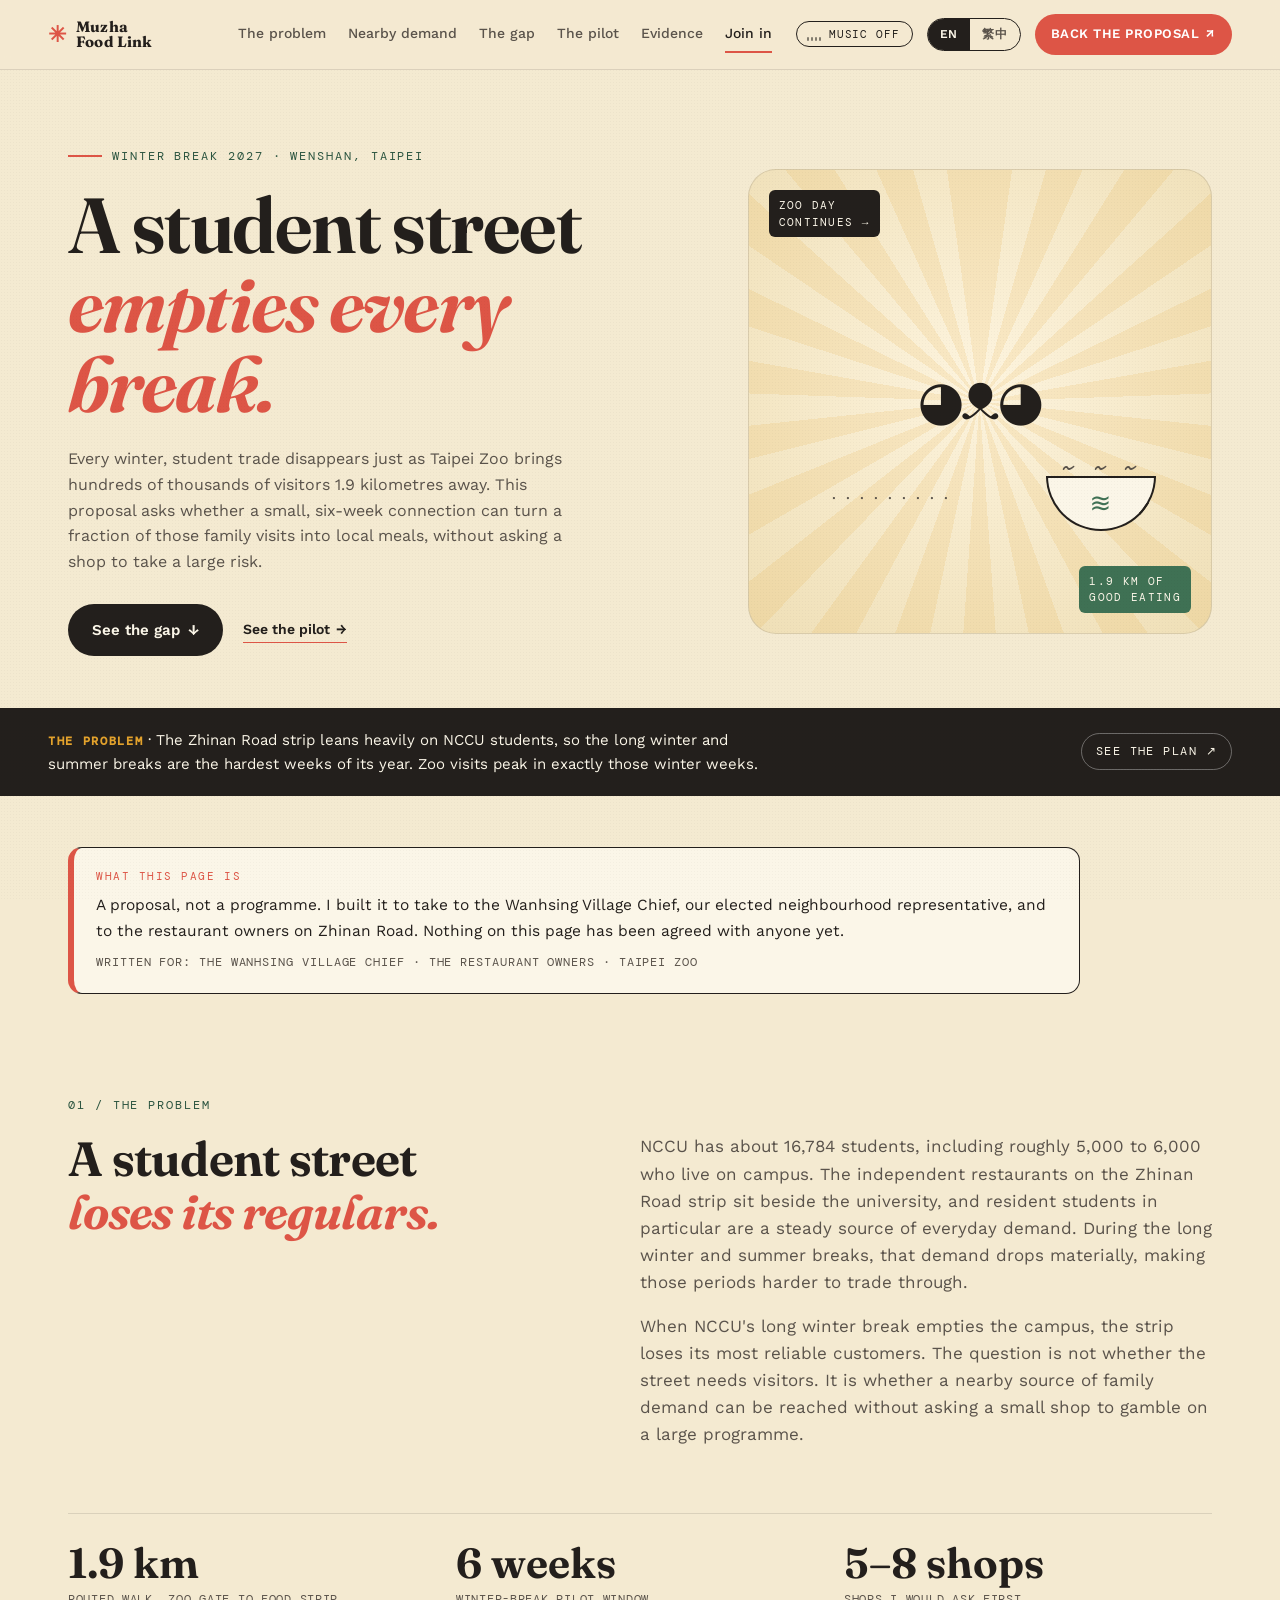
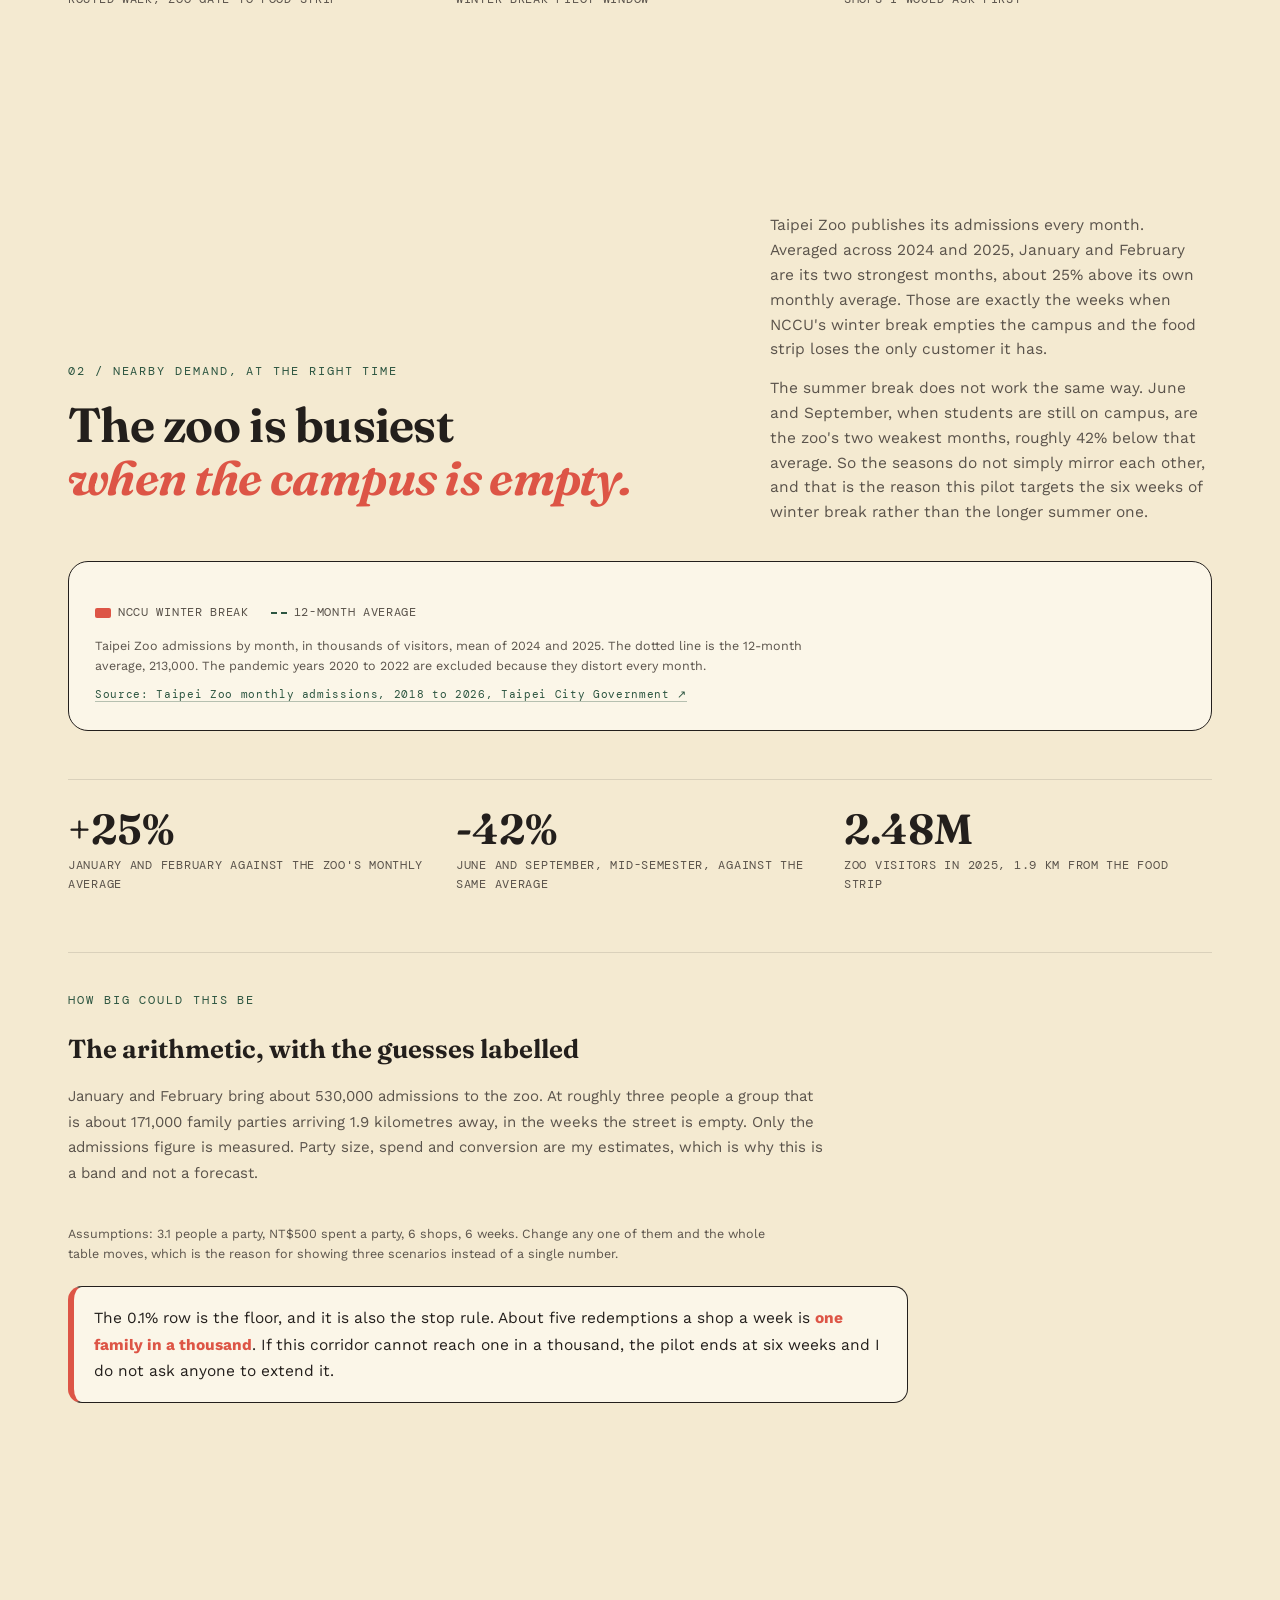
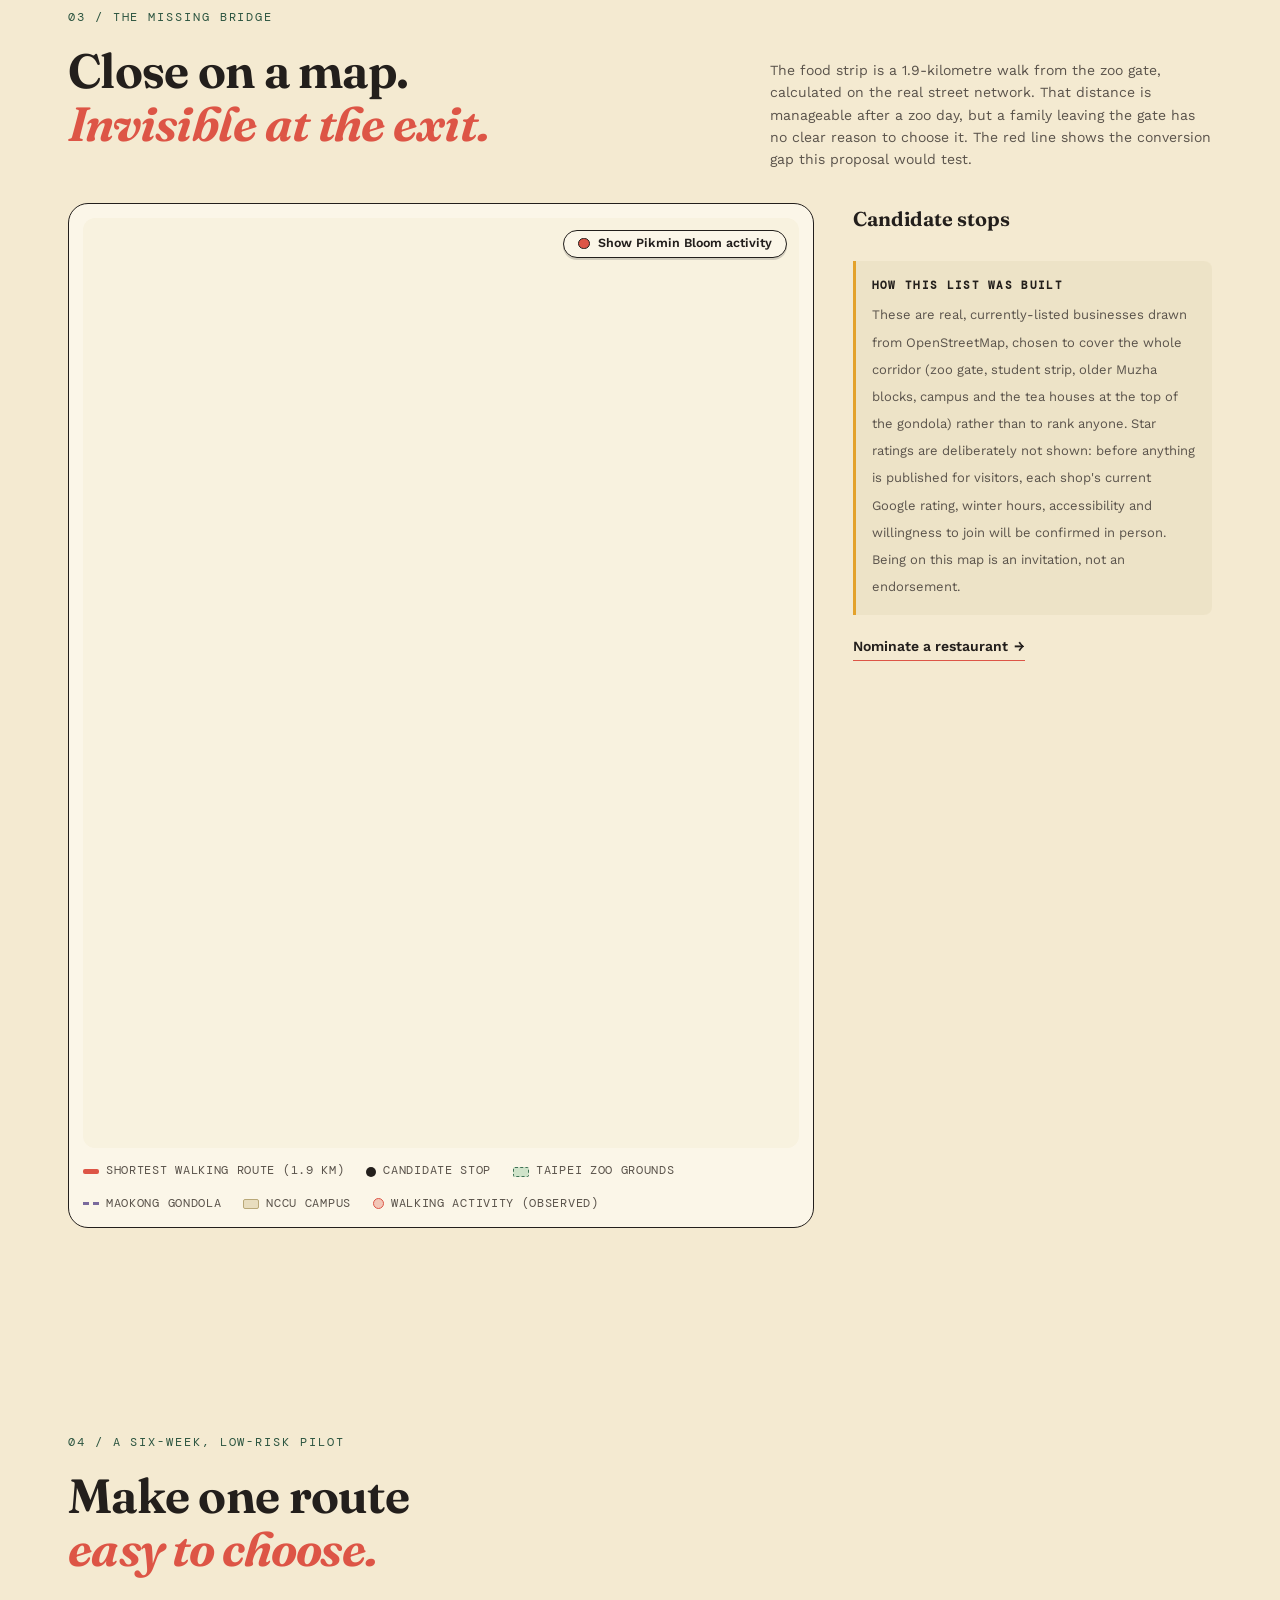
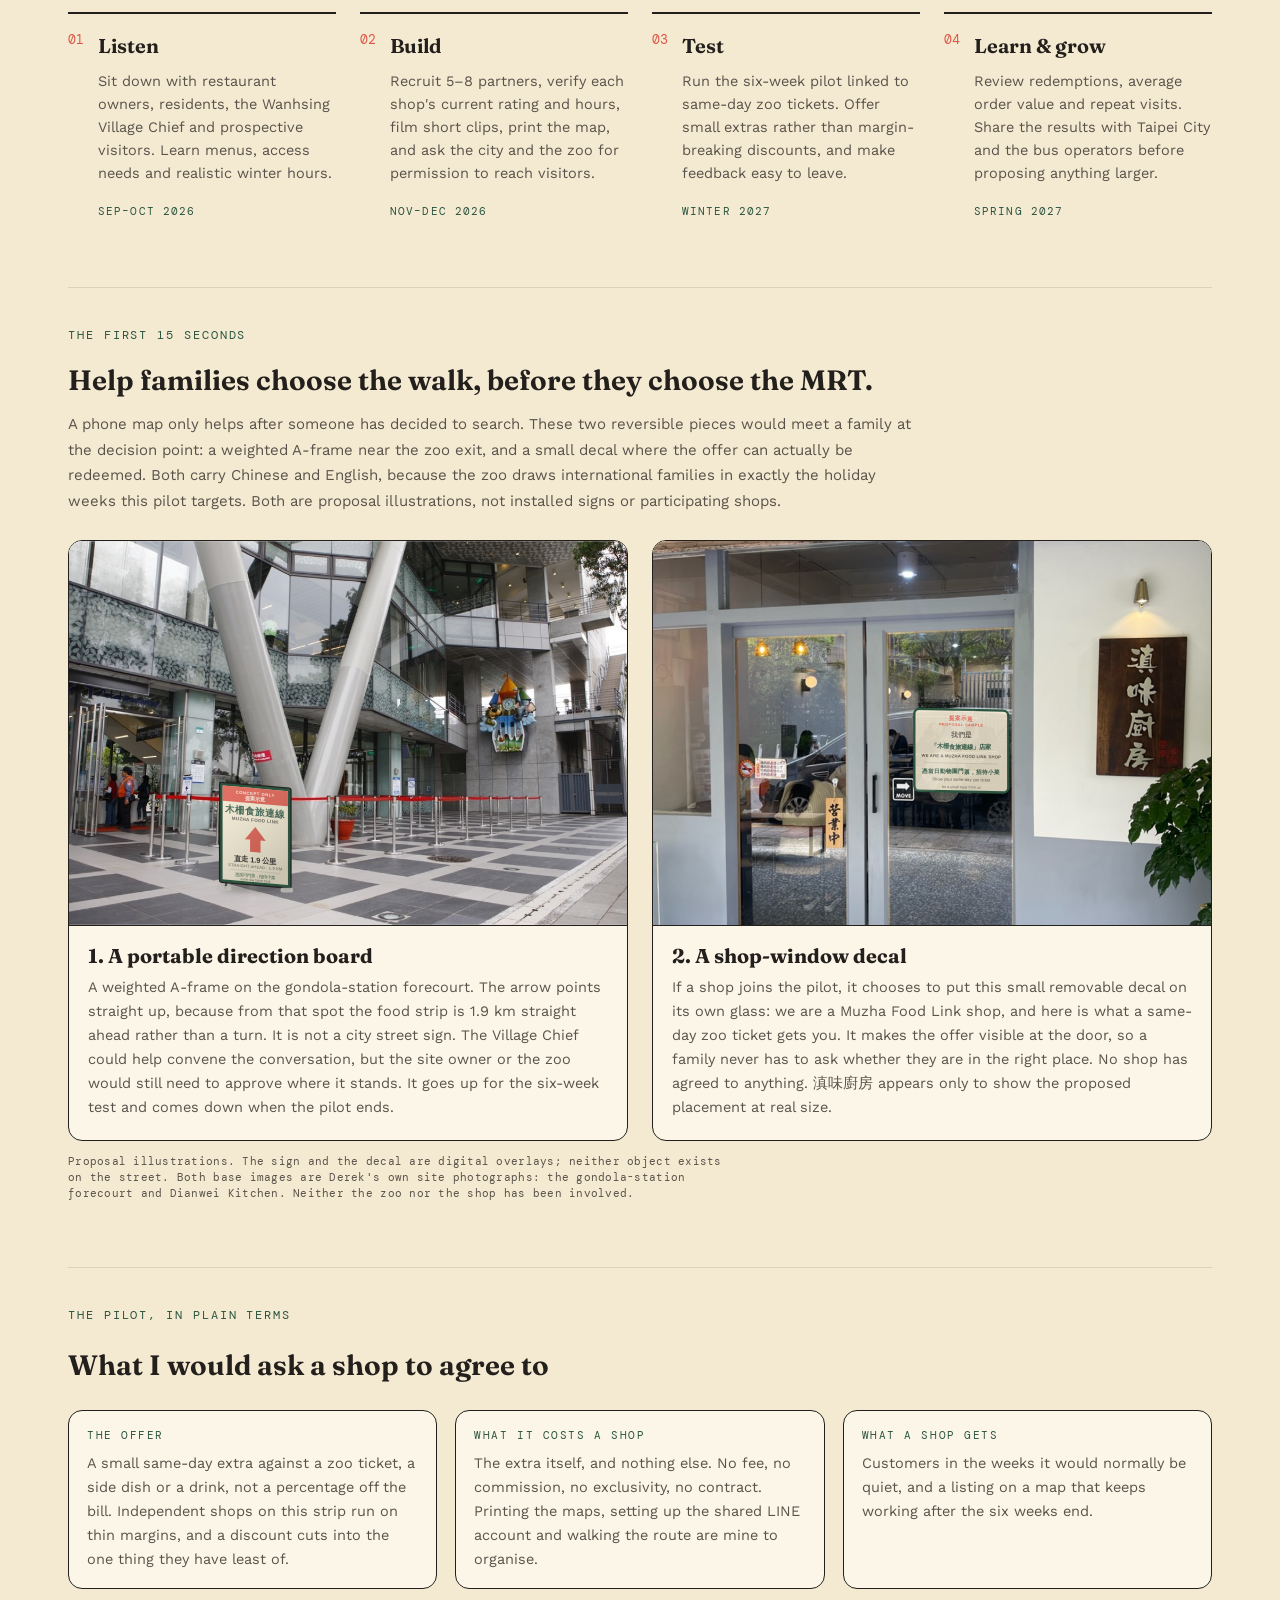
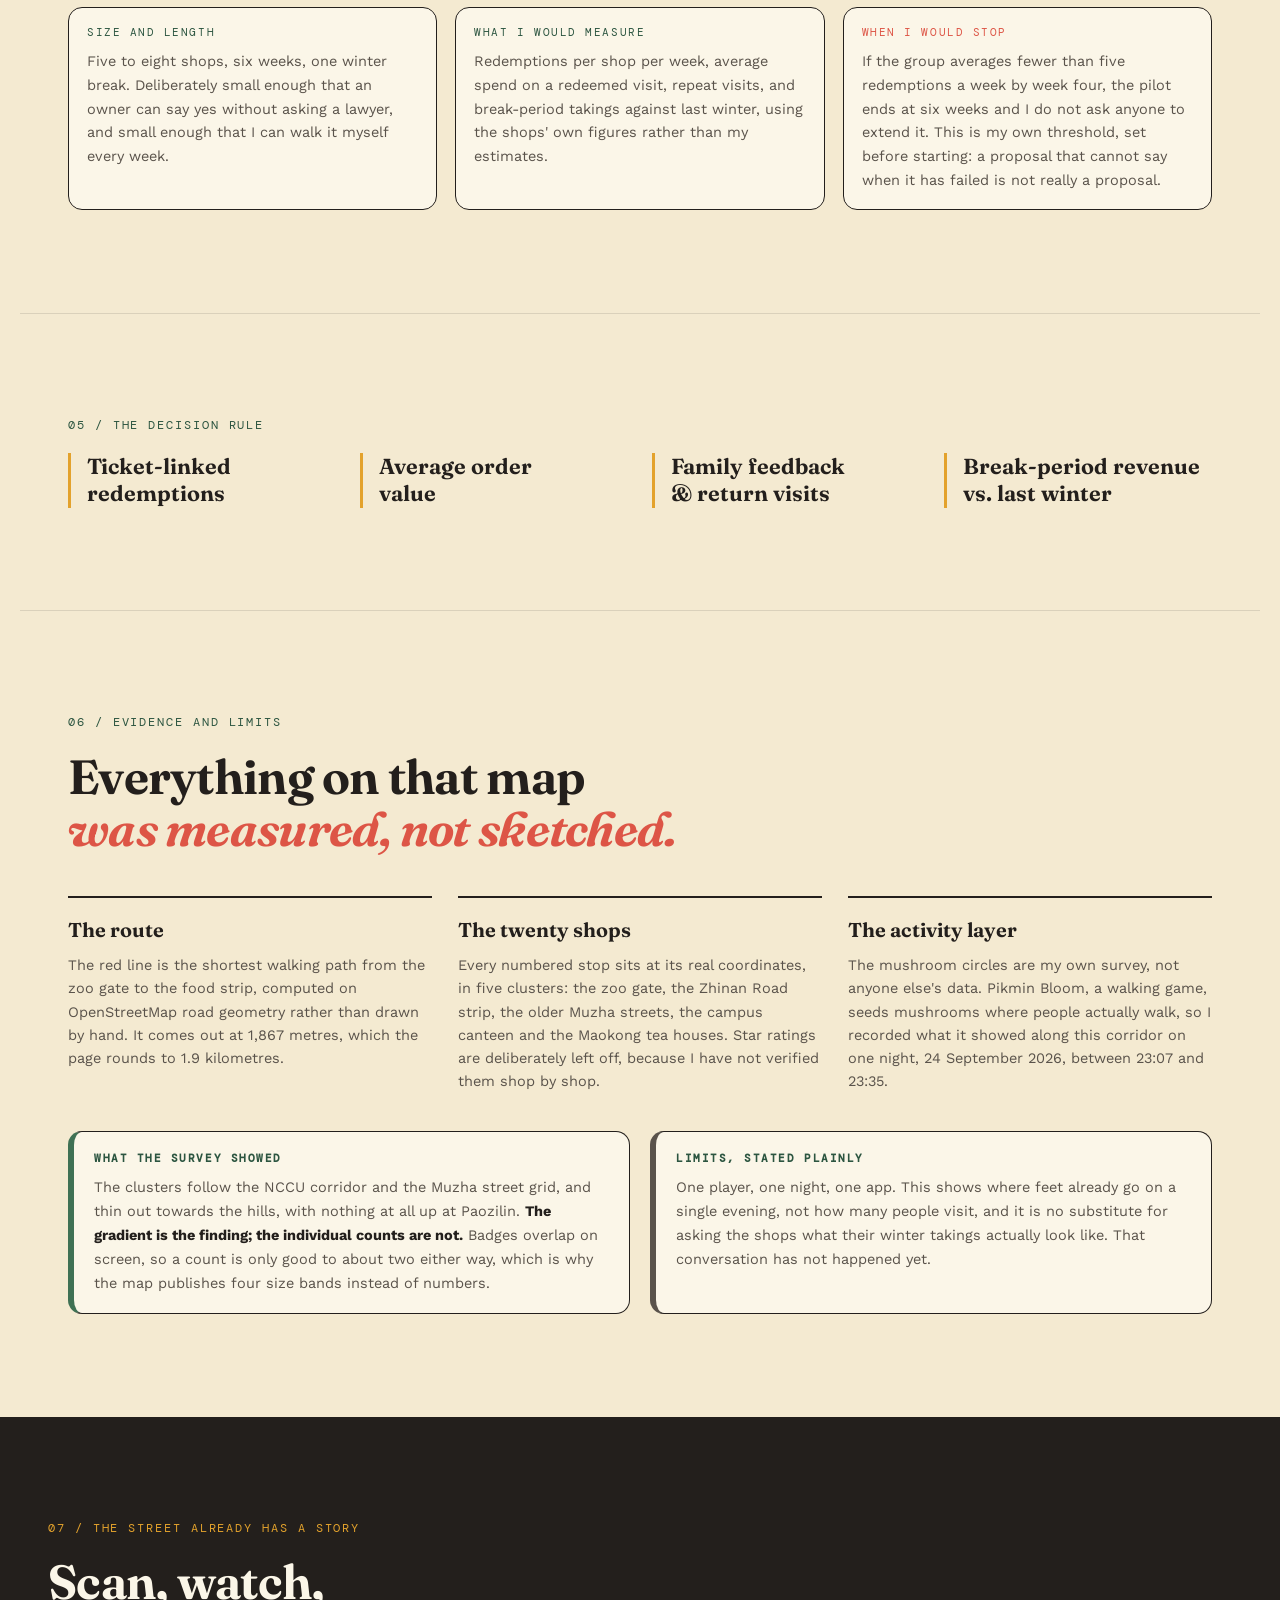
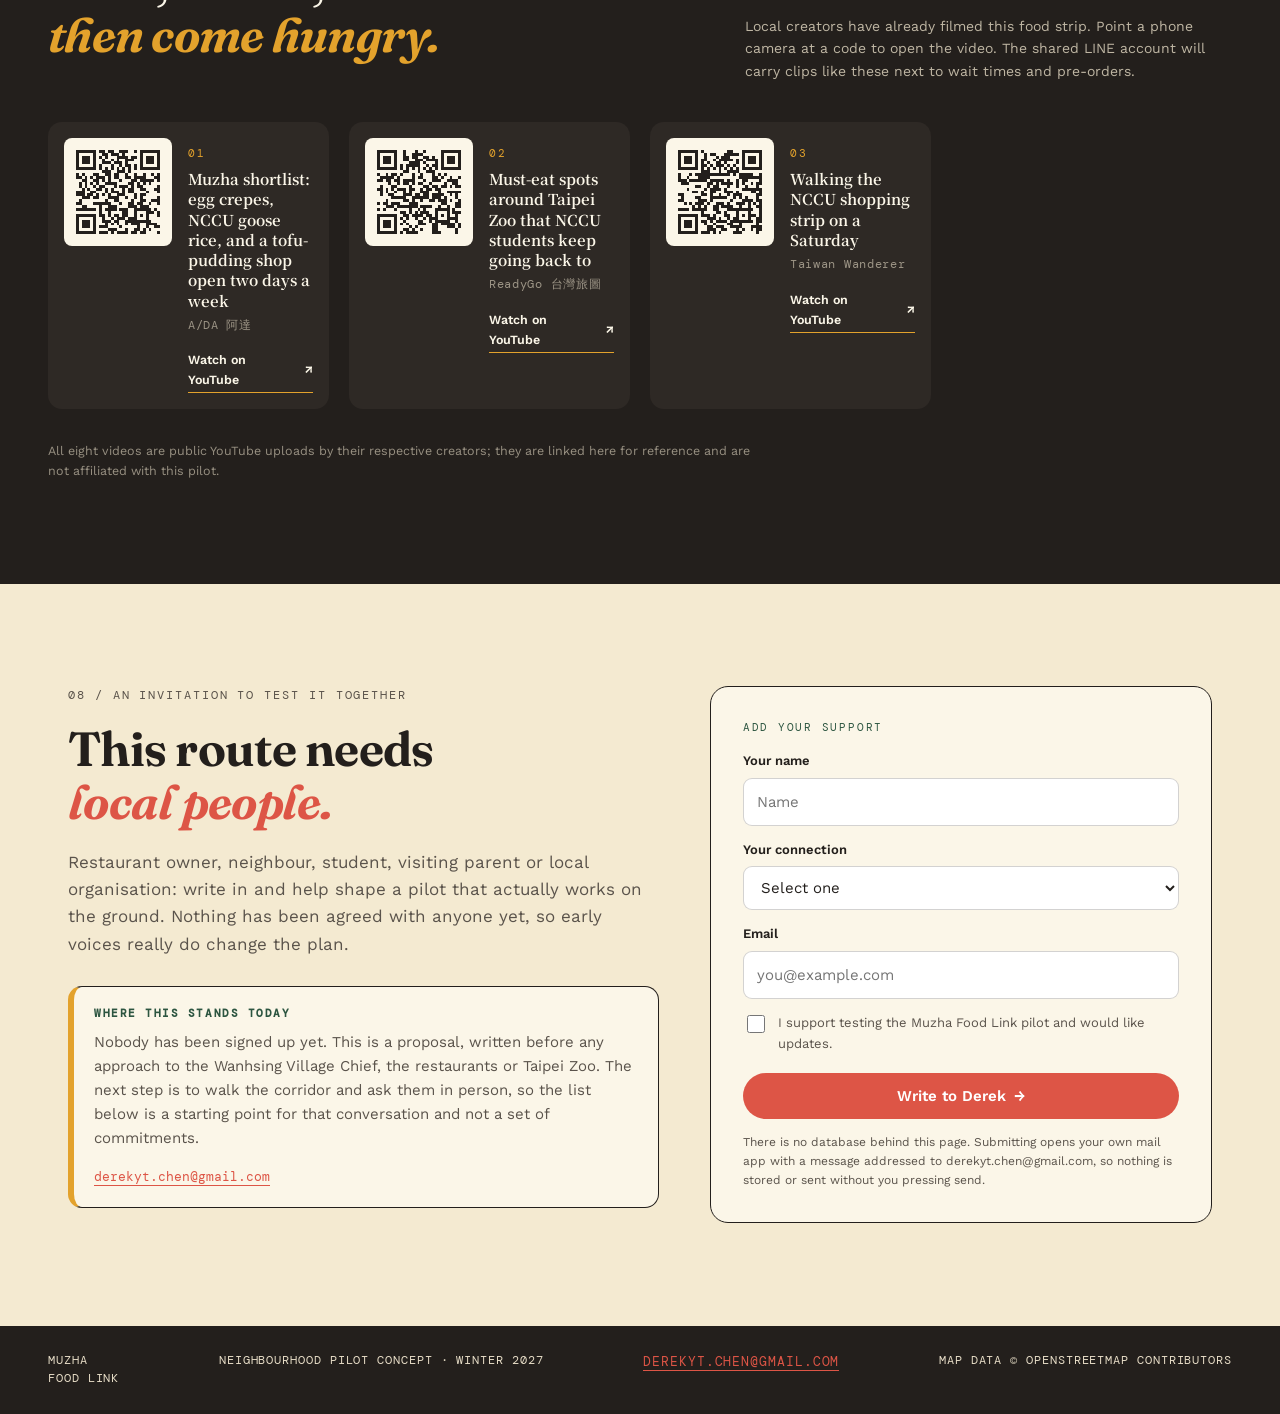
==== commit f1ce9cdb: "Add files via upload" ====
--- a/index.template.html
+++ b/index.template.html
@@ -8,7 +8,7 @@
   <link rel="preconnect" href="https://fonts.googleapis.com" />
   <link rel="preconnect" href="https://fonts.gstatic.com" crossorigin />
   <link href="https://fonts.googleapis.com/css2?family=DM+Mono:wght@400;500&family=Fraunces:opsz,wght@9..144,500;9..144,650;9..144,700&family=Nanum+Pen+Script&family=Noto+Serif+TC:wght@500;700&family=Work+Sans:wght@400;500;600;700&display=swap" rel="stylesheet" />
-  <link rel="stylesheet" href="styles.css?v=15" />
+  <link rel="stylesheet" href="styles.css?v=17" />
 </head>
 <body>
   <div class="grain" aria-hidden="true"></div>
@@ -16,11 +16,11 @@
   <header class="site-header">
     <a class="brand" href="#top"><span class="brand-sun">✳</span><span class="brand-name" data-i18n="brand"></span></a>
     <nav aria-label="Primary">
-      <a href="#idea" data-i18n="nav.idea"></a>
-      <a href="#season" data-i18n="nav.season"></a>
-      <a href="#map" data-i18n="nav.map"></a>
-      <a href="#method" data-i18n="nav.method"></a>
-      <a href="#plan" data-i18n="nav.plan"></a>
+      <a href="#problem" data-i18n="nav.idea"></a>
+      <a href="#demand" data-i18n="nav.season"></a>
+      <a href="#gap" data-i18n="nav.map"></a>
+      <a href="#pilot" data-i18n="nav.plan"></a>
+      <a href="#evidence" data-i18n="nav.method"></a>
       <a href="#join" data-i18n="nav.join"></a>
     </nav>
     <div class="header-right">
@@ -37,14 +37,14 @@
   </header>
 
   <main id="top">
-    <section class="hero" id="idea">
+    <section class="hero">
       <div class="hero-copy">
         <p class="eyebrow"><span></span> <span data-i18n="hero.eyebrow"></span></p>
         <h1 data-i18n="hero.h1"></h1>
         <p class="hero-intro" data-i18n="hero.intro"></p>
         <div class="hero-actions">
-          <a class="button button-ink" href="#map"><span data-i18n="hero.btn1"></span> <span aria-hidden="true">↓</span></a>
-          <a class="text-link" href="#plan"><span data-i18n="hero.btn2"></span> <span aria-hidden="true">→</span></a>
+          <a class="button button-ink" href="#gap"><span data-i18n="hero.btn1"></span> <span aria-hidden="true">↓</span></a>
+          <a class="text-link" href="#pilot"><span data-i18n="hero.btn2"></span> <span aria-hidden="true">→</span></a>
         </div>
       </div>
       <div class="hero-art" aria-hidden="true">
@@ -59,7 +59,7 @@
 
     <section class="problem-strip">
       <p><b data-i18n="strip.label"></b> · <span data-i18n="strip.text"></span></p>
-      <a href="#plan"><span data-i18n="strip.cta"></span> <span aria-hidden="true">↗</span></a>
+      <a href="#pilot"><span data-i18n="strip.cta"></span> <span aria-hidden="true">↗</span></a>
     </section>
 
     <section class="about-note section">
@@ -70,7 +70,7 @@
       </div>
     </section>
 
-    <section class="story section" aria-labelledby="story-title">
+    <section class="story section" id="problem" aria-labelledby="story-title">
       <div class="section-kicker" data-i18n="story.kicker"></div>
       <div class="story-layout">
         <h2 id="story-title" data-i18n="story.h2"></h2>
@@ -86,7 +86,7 @@
       </div>
     </section>
 
-    <section class="season section" id="season" aria-labelledby="season-title">
+    <section class="season section" id="demand" aria-labelledby="season-title">
       <div class="map-heading">
         <div><p class="section-kicker" data-i18n="season.kicker"></p><h2 id="season-title" data-i18n="season.h2"></h2></div>
         <div class="season-body">
@@ -127,7 +127,7 @@
       </div>
     </section>
 
-    <section class="map-section section" id="map" aria-labelledby="map-title">
+    <section class="map-section section" id="gap" aria-labelledby="map-title">
       <div class="map-heading">
         <div><p class="section-kicker" data-i18n="map.kicker"></p><h2 id="map-title" data-i18n="map.h2"></h2></div>
         <p class="map-sub" data-i18n="map.sub"></p>
@@ -152,10 +152,8 @@
             <span><i class="lg lg-zoo"></i> <span data-i18n="map.lg.zoo"></span></span>
             <span><i class="lg lg-cable"></i> <span data-i18n="map.lg.gondola"></span></span>
             <span><i class="lg lg-campus"></i> <span data-i18n="map.lg.campus"></span></span>
-            <span><i class="lg lg-vac"></i> <span data-i18n="map.vac.lg"></span></span>
             <span><i class="lg lg-pk"></i> <span data-i18n="map.pk.lg"></span></span>
           </div>
-          <p class="vac-note" data-i18n="map.vac.note"></p>
           <p class="pk-caveat" id="pk-caveat" data-i18n="map.pk.caveat" hidden></p>
         </div>
 
@@ -168,31 +166,7 @@
       </div>
     </section>
 
-    <section class="method section" id="method" aria-labelledby="method-title">
-      <div class="map-heading">
-        <div><p class="section-kicker" data-i18n="method.kicker"></p><h2 id="method-title" data-i18n="method.h2"></h2></div>
-      </div>
-      <div class="method-grid">
-        <article><h3 data-i18n="method.1t"></h3><p data-i18n="method.1b"></p></article>
-        <article><h3 data-i18n="method.2t"></h3><p data-i18n="method.2b"></p></article>
-        <article><h3 data-i18n="method.3t"></h3><p data-i18n="method.3b"></p></article>
-      </div>
-      <div class="method-notes">
-        <div class="method-finding"><b data-i18n="method.ft"></b><p data-i18n="method.fb"></p></div>
-        <div class="method-limit"><b data-i18n="method.lt"></b><p data-i18n="method.lb"></p></div>
-      </div>
-    </section>
-
-    <section class="watch section" id="watch" aria-labelledby="watch-title">
-      <div class="watch-heading">
-        <div><p class="section-kicker" data-i18n="watch.kicker"></p><h2 id="watch-title" data-i18n="watch.h2"></h2></div>
-        <p class="watch-sub" data-i18n="watch.sub"></p>
-      </div>
-      <div class="qr-grid" id="qr-grid"></div>
-      <p class="watch-foot" data-i18n="watch.foot"></p>
-    </section>
-
-    <section class="plan section" id="plan" aria-labelledby="plan-title">
+    <section class="plan section" id="pilot" aria-labelledby="plan-title">
       <div><p class="section-kicker" data-i18n="plan.kicker"></p><h2 id="plan-title" data-i18n="plan.h2"></h2></div>
       <div class="timeline">
         <article><span>01</span><div><h3 data-i18n="plan.1t"></h3><p data-i18n="plan.1b"></p><small data-i18n="plan.1d"></small></div></article>
@@ -236,10 +210,35 @@
       </div>
     </section>
 
-    <section class="metrics section">
-      <p class="section-kicker" data-i18n="metrics.kicker"></p>
+    <section class="metrics section" id="decision" aria-labelledby="decision-title">
+      <p class="section-kicker" id="decision-title" data-i18n="metrics.kicker"></p>
       <div><strong data-i18n="metrics.m1"></strong><strong data-i18n="metrics.m2"></strong><strong data-i18n="metrics.m3"></strong><strong data-i18n="metrics.m4"></strong></div>
     </section>
+
+    <section class="method section" id="evidence" aria-labelledby="method-title">
+      <div class="map-heading">
+        <div><p class="section-kicker" data-i18n="method.kicker"></p><h2 id="method-title" data-i18n="method.h2"></h2></div>
+      </div>
+      <div class="method-grid">
+        <article><h3 data-i18n="method.1t"></h3><p data-i18n="method.1b"></p></article>
+        <article><h3 data-i18n="method.2t"></h3><p data-i18n="method.2b"></p></article>
+        <article><h3 data-i18n="method.3t"></h3><p data-i18n="method.3b"></p></article>
+      </div>
+      <div class="method-notes">
+        <div class="method-finding"><b data-i18n="method.ft"></b><p data-i18n="method.fb"></p></div>
+        <div class="method-limit"><b data-i18n="method.lt"></b><p data-i18n="method.lb"></p></div>
+      </div>
+    </section>
+
+    <section class="watch section" id="watch" aria-labelledby="watch-title">
+      <div class="watch-heading">
+        <div><p class="section-kicker" data-i18n="watch.kicker"></p><h2 id="watch-title" data-i18n="watch.h2"></h2></div>
+        <p class="watch-sub" data-i18n="watch.sub"></p>
+      </div>
+      <div class="qr-grid" id="qr-grid"></div>
+      <p class="watch-foot" data-i18n="watch.foot"></p>
+    </section>
+
 
     <section class="join section" id="join" aria-labelledby="join-title">
       <div class="join-copy">
@@ -275,8 +274,8 @@
     <span><a class="mail-link" href="mailto:derekyt.chen@gmail.com?subject=Muzha%20Food%20Link">derekyt.chen@gmail.com</a></span>
     <span data-i18n="footer.src"></span>
   </footer>
-  <script src="i18n.js?v=15"></script>
+  <script src="i18n.js?v=18"></script>
   <script src="ambient.js?v=9"></script>
-  <script src="script.js?v=9"></script>
+  <script src="script.js?v=10"></script>
 </body>
 </html>
--- a/styles.css
+++ b/styles.css
@@ -127,11 +127,6 @@
 .m-zoo{fill:var(--zoo);stroke:var(--moss);stroke-width:2;stroke-dasharray:7 5;opacity:.85}
 .m-campus path{fill:#e8ddbe;stroke:#b9a878;stroke-width:1.5;opacity:.9}
 /* shuttered units: the fact the business case opens on, so always visible */
-.m-vac-halo{fill:var(--ink);opacity:.07}
-.m-vac-ring{fill:var(--cream);stroke:var(--ink);stroke-width:1.6;stroke-dasharray:4 3;opacity:.9}
-.m-vac-x{fill:none;stroke:var(--ink);stroke-width:2.2;stroke-linecap:round;opacity:.78}
-.lg-vac{background:var(--cream);border:1.5px dashed var(--ink);width:11px;height:11px;border-radius:50%}
-.vac-note{margin:.85rem 0 0;font:400 .72rem/1.55 "Work Sans",sans-serif;opacity:.72;max-width:70ch}
 /* Pikmin Bloom observed-activity layer (off by default, toggled) */
 .m-pikmin{display:none}
 .food-map.show-pk .m-pikmin{display:block}
@@ -212,7 +207,7 @@
 .watch-heading{display:grid;grid-template-columns:minmax(0,1.15fr) minmax(0,.85fr);gap:clamp(20px,3vw,48px);
   align-items:end;margin-bottom:40px}
 .watch-sub{margin:0;font-size:14px;color:#e6dcc6cc}
-.qr-grid{display:grid;grid-template-columns:repeat(auto-fill,minmax(270px,1fr));gap:20px}
+.qr-grid{display:grid;grid-template-columns:repeat(auto-fill,minmax(min(270px,100%),1fr));gap:20px}
 .qr-card{display:grid;grid-template-columns:auto 1fr;gap:16px;background:#2e2925;border:1px solid #fff1a;
   border-radius:14px;padding:16px}
 .qr-code{display:block;background:var(--cream);border-radius:8px;padding:6px;line-height:0;height:fit-content}
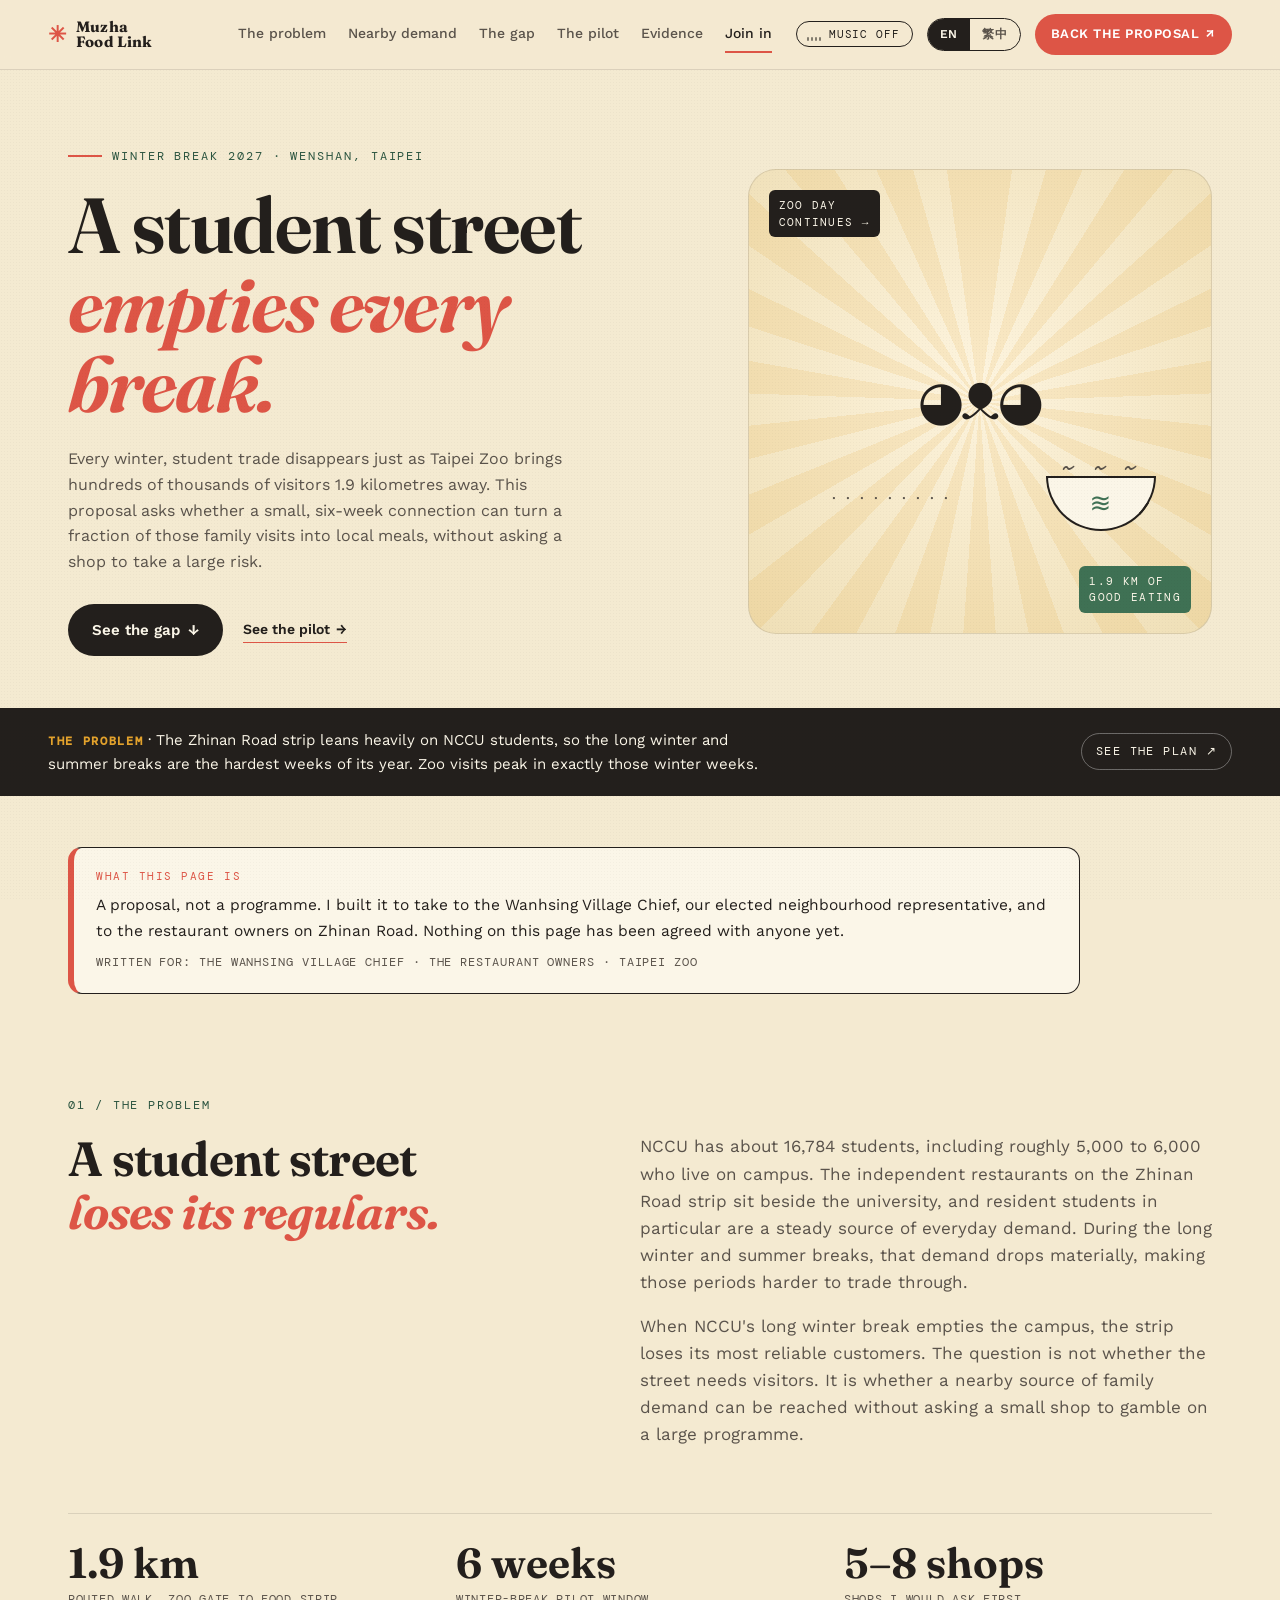
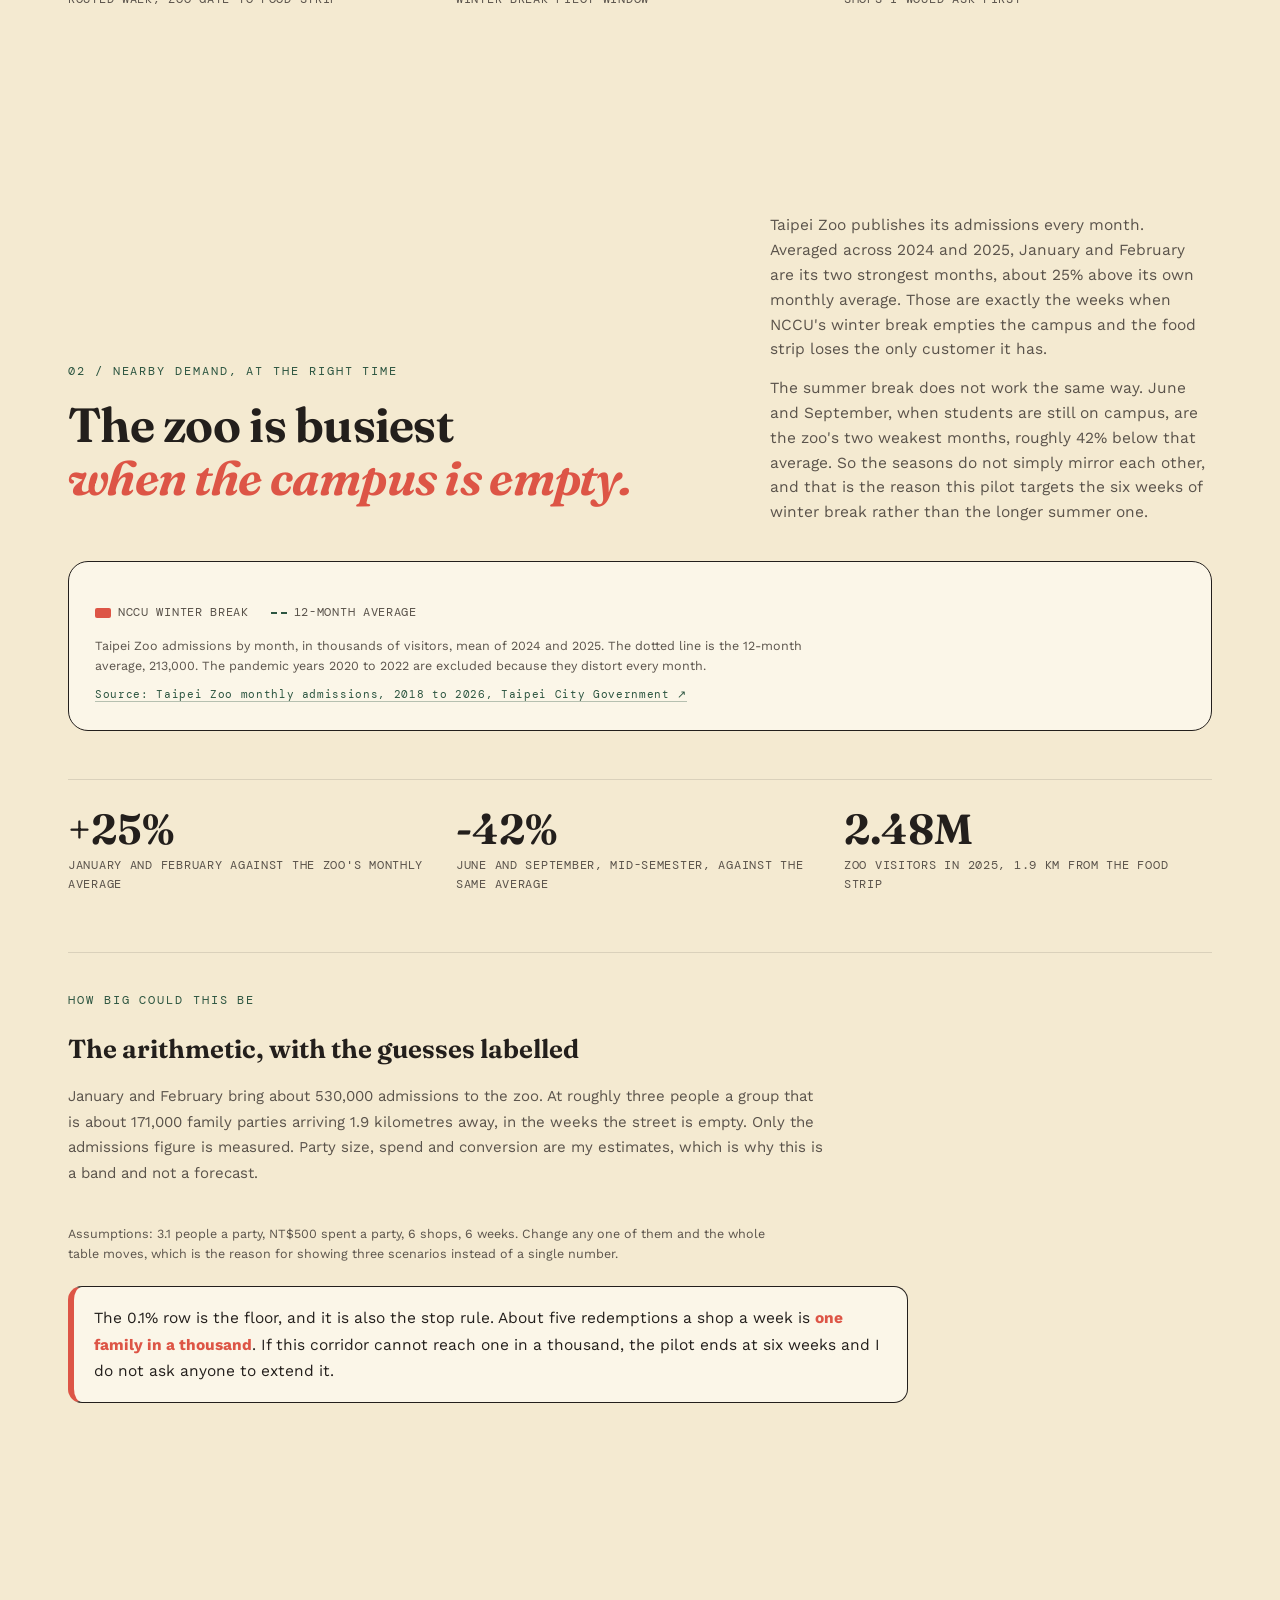
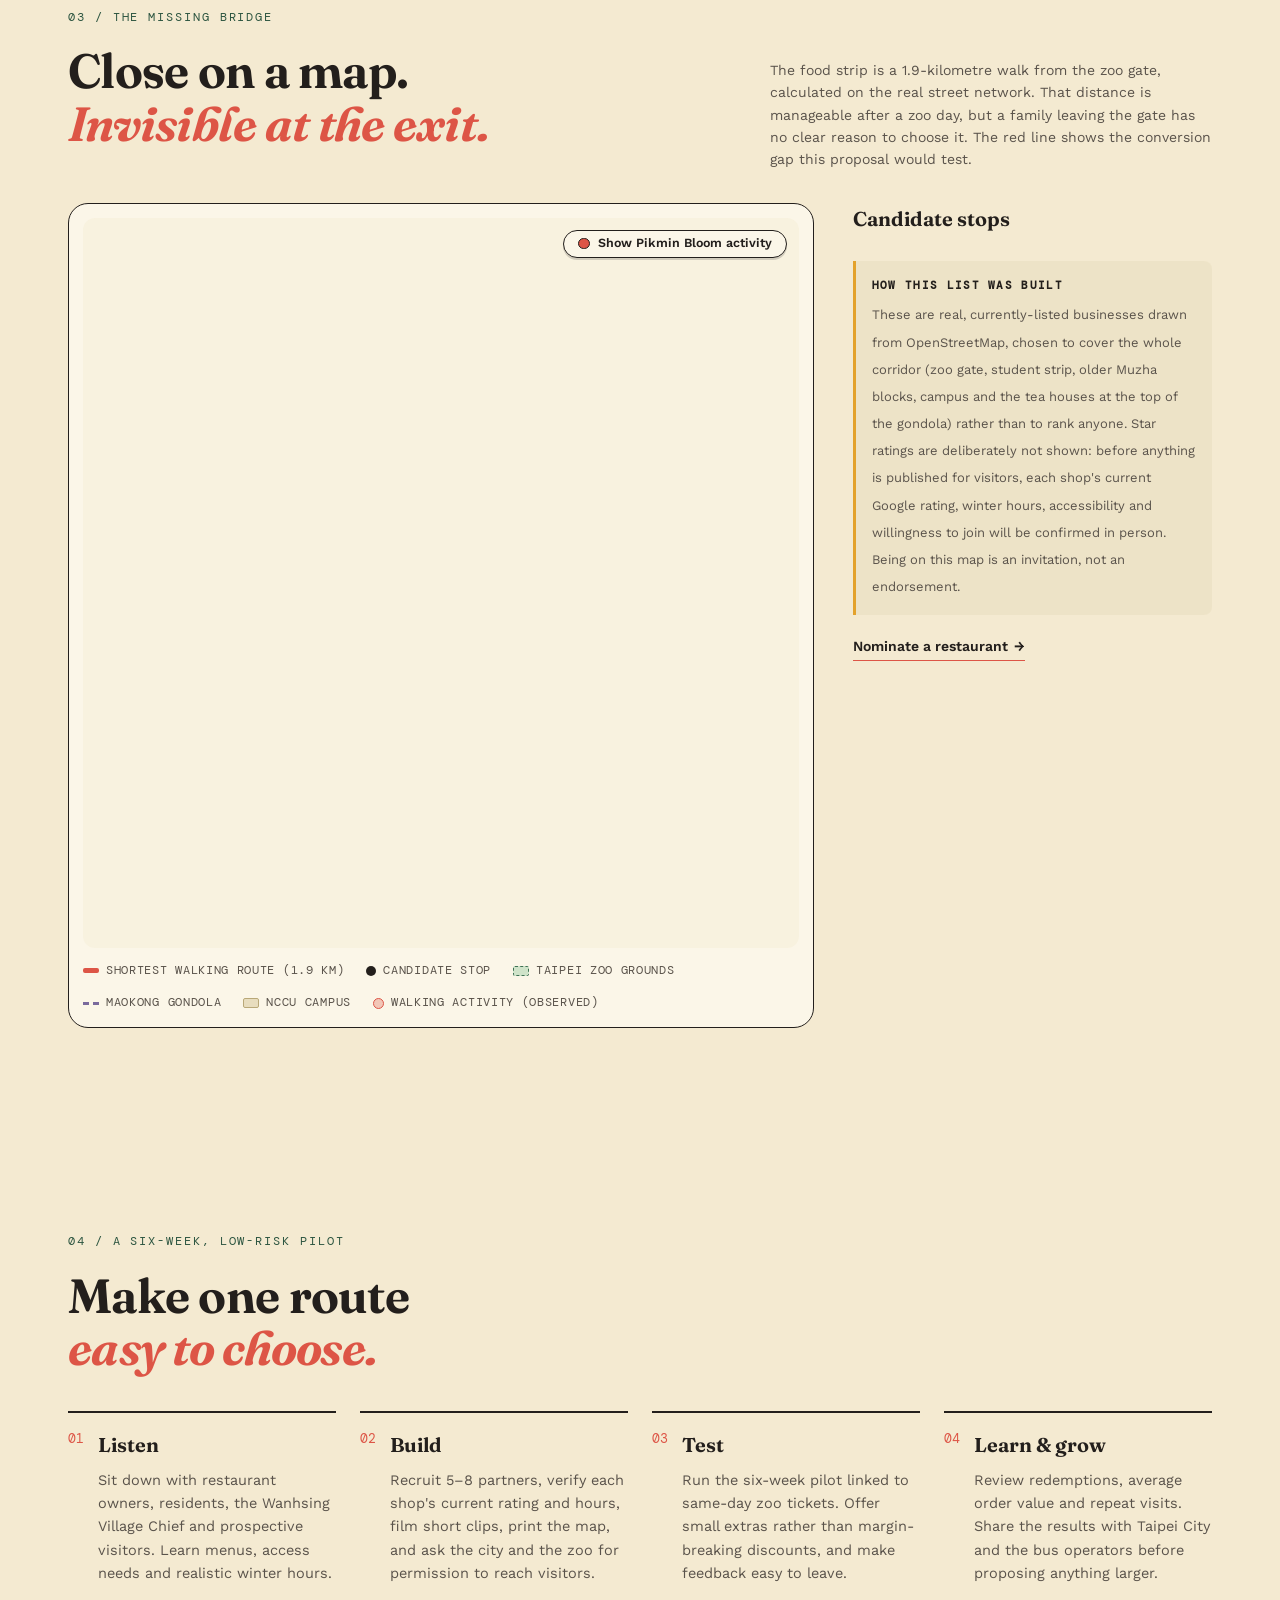
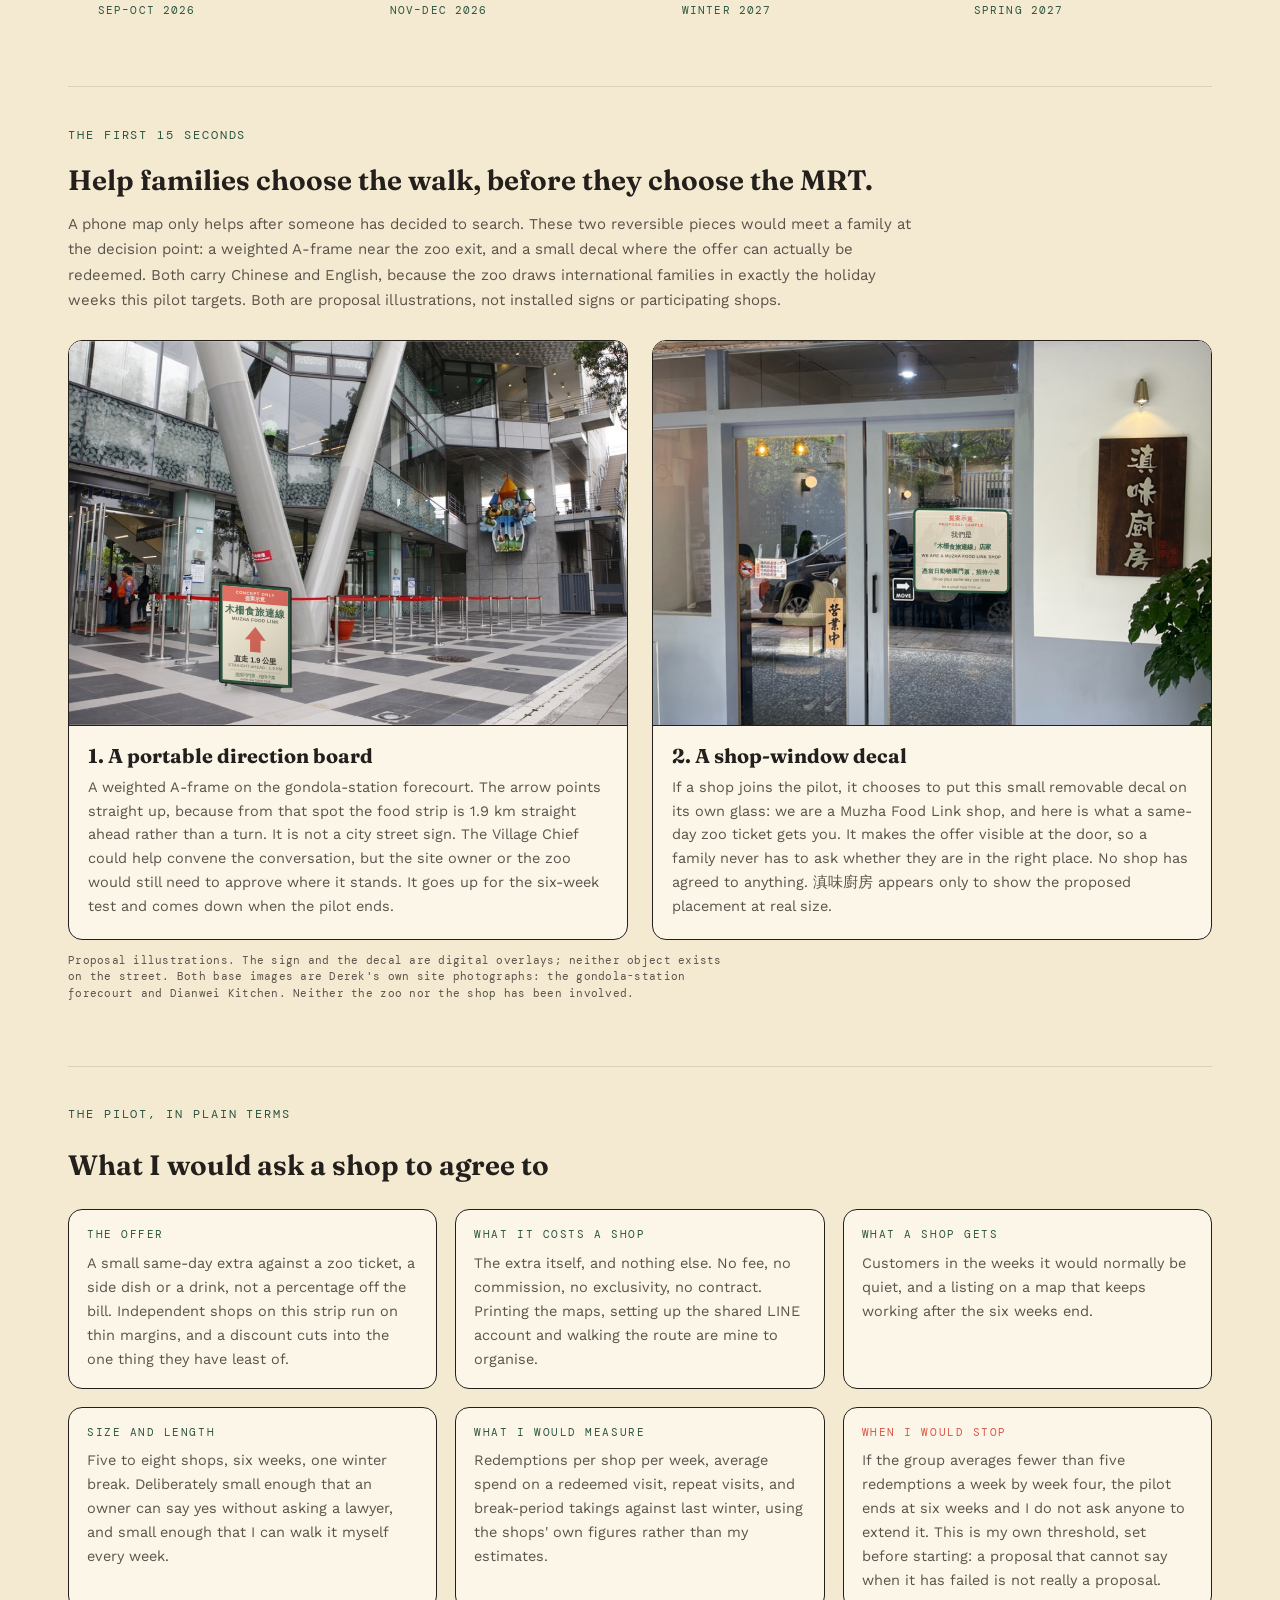
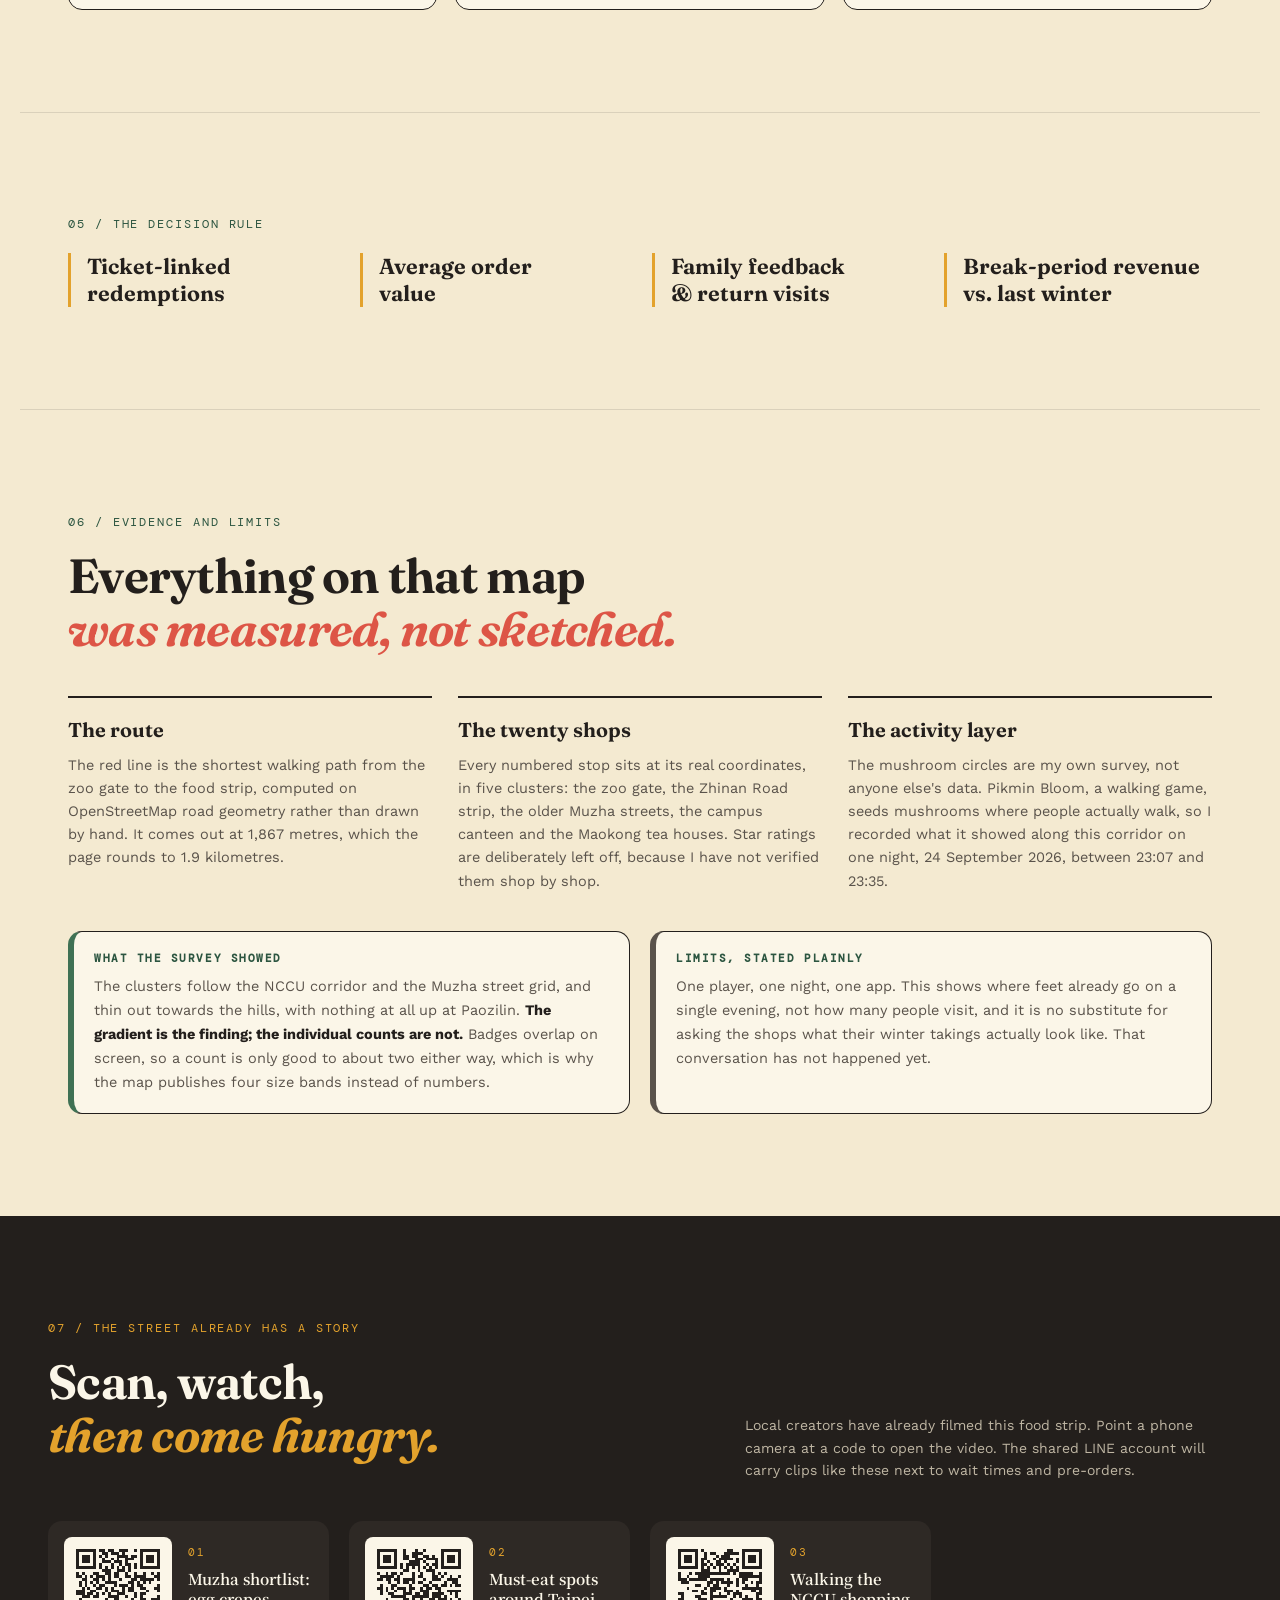
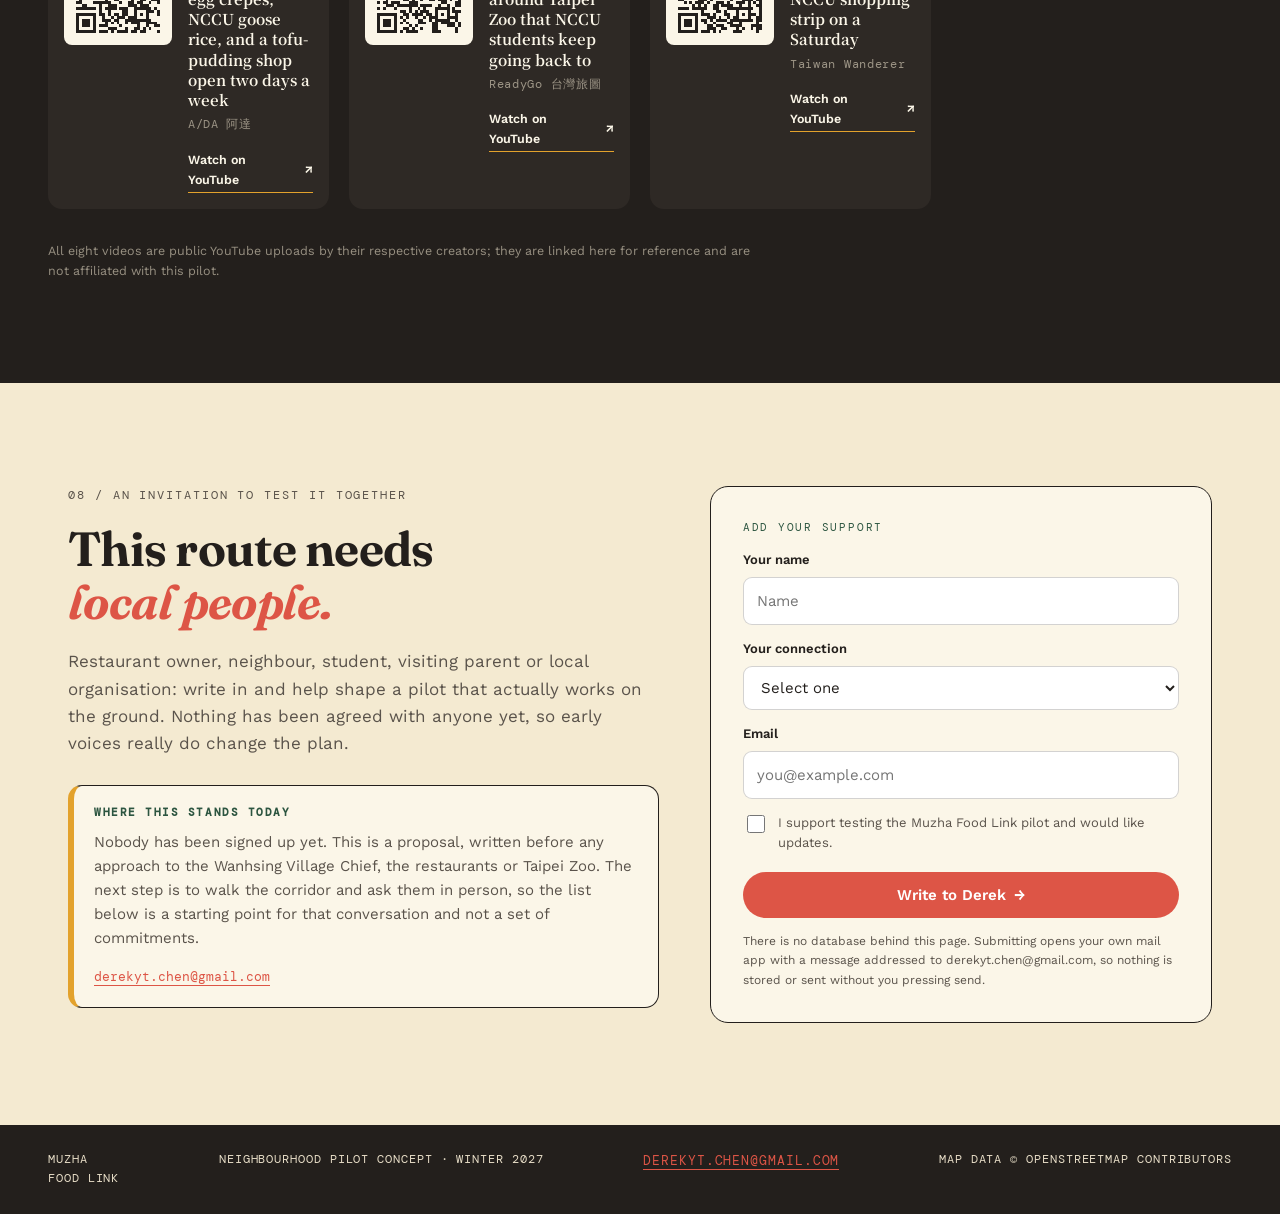
==== commit e9079ea5: "Add files via upload" ====
--- a/index.template.html
+++ b/index.template.html
@@ -8,7 +8,7 @@
   <link rel="preconnect" href="https://fonts.googleapis.com" />
   <link rel="preconnect" href="https://fonts.gstatic.com" crossorigin />
   <link href="https://fonts.googleapis.com/css2?family=DM+Mono:wght@400;500&family=Fraunces:opsz,wght@9..144,500;9..144,650;9..144,700&family=Nanum+Pen+Script&family=Noto+Serif+TC:wght@500;700&family=Work+Sans:wght@400;500;600;700&display=swap" rel="stylesheet" />
-  <link rel="stylesheet" href="styles.css?v=17" />
+  <link rel="stylesheet" href="styles.css?v=20" />
 </head>
 <body>
   <div class="grain" aria-hidden="true"></div>
@@ -135,13 +135,15 @@
 
       <div class="map-shell">
         <div class="map-canvas">
-          <svg class="food-map" viewBox="0 0 1200 1559" role="img" aria-labelledby="map-svg-title map-svg-desc">
-            <title id="map-svg-title" data-i18n="map.svgTitle"></title>
-            <desc id="map-svg-desc" data-i18n="map.svgDesc"></desc>
-            <rect width="1200" height="1559" fill="none"/>
+          <div class="map-viewport" role="group" tabindex="0" data-i18n-aria-label="map.viewport">
+            <svg class="food-map" viewBox="0 0 1200 1559" role="img" aria-labelledby="map-svg-title map-svg-desc">
+              <title id="map-svg-title" data-i18n="map.svgTitle"></title>
+              <desc id="map-svg-desc" data-i18n="map.svgDesc"></desc>
+              <rect width="1200" height="1559" fill="none"/>
 <!--MAPFRAG-->
 <!--PINFRAG-->
-          </svg>
+            </svg>
+          </div>
           <div class="pk-bar">
             <button type="button" class="pk-toggle" id="pk-toggle" aria-pressed="false"
                     aria-controls="pk-caveat"><i class="lg-pk" aria-hidden="true"></i><span data-i18n="map.pk.btn"></span></button>
@@ -155,6 +157,7 @@
             <span><i class="lg lg-pk"></i> <span data-i18n="map.pk.lg"></span></span>
           </div>
           <p class="pk-caveat" id="pk-caveat" data-i18n="map.pk.caveat" hidden></p>
+          <p class="sr-only" id="map-status" role="status" aria-live="polite"></p>
         </div>
 
         <aside class="map-list" aria-labelledby="stops-title">
@@ -274,8 +277,8 @@
     <span><a class="mail-link" href="mailto:derekyt.chen@gmail.com?subject=Muzha%20Food%20Link">derekyt.chen@gmail.com</a></span>
     <span data-i18n="footer.src"></span>
   </footer>
-  <script src="i18n.js?v=18"></script>
+  <script src="i18n.js?v=19"></script>
   <script src="ambient.js?v=9"></script>
-  <script src="script.js?v=10"></script>
+  <script src="script.js?v=12"></script>
 </body>
 </html>
--- a/styles.css
+++ b/styles.css
@@ -121,7 +121,13 @@
 .map-sub{margin:0;font-size:14px;color:var(--ink-soft)}
 .map-shell{display:grid;grid-template-columns:minmax(0,1.35fr) minmax(300px,.65fr);gap:clamp(20px,3vw,44px);align-items:start}
 .map-canvas{position:relative;background:var(--cream);border:1.5px solid var(--ink);border-radius:20px;padding:14px;overflow:hidden}
+.map-viewport{overflow:auto;scroll-behavior:smooth;border-radius:12px;background:#f8f2df}
 .food-map{display:block;width:100%;height:auto;background:#f8f2df;border-radius:12px}
+@media (min-width:1041px){
+  .map-canvas{position:sticky;top:18px}
+  .map-viewport{max-height:calc(100vh - 170px)}
+}
+@media (prefers-reduced-motion:reduce){.map-viewport{scroll-behavior:auto}}
 .m-water path{fill:none;stroke:var(--water);stroke-width:5;stroke-linecap:round;opacity:.85}
 .m-water .m-lake{fill:var(--water);stroke:none;opacity:.7}
 .m-zoo{fill:var(--zoo);stroke:var(--moss);stroke-width:2;stroke-dasharray:7 5;opacity:.85}
@@ -163,7 +169,9 @@
 .m-pin:hover .m-pin-dot,.m-pin:focus .m-pin-dot,.m-pin.is-active .m-pin-dot{fill:var(--coral)}
 .m-pin:hover .m-pin-here,.m-pin.is-active .m-pin-here{fill:var(--coral)}
 .m-pin:hover .m-pin-leader,.m-pin.is-active .m-pin-leader{stroke:var(--coral);opacity:1}
-.m-pin:focus{outline:none}
+.m-pin.is-chosen .m-pin-dot{fill:var(--coral);stroke:var(--ink);stroke-width:4}
+.m-pin.is-chosen .m-pin-here{fill:var(--coral)}
+.m-pin.is-chosen .m-pin-leader{stroke:var(--coral);opacity:1}
 .m-anchor-dot{fill:var(--moss);stroke:var(--cream);stroke-width:3}
 .m-anchor-dot.m-zoo,.m-anchor-dot.m-gate{fill:var(--coral)}
 .m-lbl{font-family:var(--mono);font-size:19px;font-weight:500;letter-spacing:.05em;fill:var(--ink);paint-order:stroke;stroke:#f8f2dfd9;stroke-width:6px;stroke-linejoin:round}
@@ -187,13 +195,19 @@
 .map-cluster:first-of-type{margin-top:0}
 .stop-list{list-style:none;counter-reset:none;margin:0;padding:0}
 .stop-list li{display:grid;grid-template-columns:26px 1fr;gap:4px 10px;padding:8px 8px;margin:0 -8px;
-  border-radius:8px;cursor:default;outline:none}
+  border-radius:8px;cursor:pointer}
+.stop-list li:focus-visible,.map-viewport:focus-visible{outline:2.5px solid var(--coral);outline-offset:2px}
 .stop-list li::before{content:attr(data-stop);font-family:var(--mono);font-size:12px;color:var(--cream);
   background:var(--ink);width:22px;height:22px;border-radius:50%;display:grid;place-items:center;margin-top:2px}
 .stop-list li b{font-size:16px;font-family:var(--cjk);font-weight:700}
 .stop-list li span{grid-column:2;font-size:13.5px;color:var(--ink-soft);line-height:1.5}
 .stop-list li.is-active{background:#dd554618}
 .stop-list li.is-active::before{background:var(--coral)}
+.stop-list li.is-chosen{background:#dd554626;box-shadow:inset 3px 0 0 var(--coral)}
+.stop-list li.is-chosen::before{background:var(--coral)}
+.stop-list li.is-chosen b{text-decoration:underline;text-underline-offset:3px}
+.sr-only{position:absolute;width:1px;height:1px;margin:-1px;padding:0;overflow:hidden;
+  clip:rect(0 0 0 0);clip-path:inset(50%);white-space:nowrap;border:0}
 .map-note{margin-top:26px;padding:16px;background:#e8ddbe80;border-left:3px solid var(--mustard);border-radius:0 8px 8px 0}
 .map-note b{display:block;font-family:var(--mono);font-size:11px;letter-spacing:.12em;text-transform:uppercase;margin-bottom:6px}
 .map-note span{font-size:13px;color:var(--ink-soft)}
@@ -246,9 +260,10 @@
 .petition-form{background:var(--cream);border:1.5px solid var(--ink);border-radius:18px;padding:clamp(20px,3vw,32px);
   display:flex;flex-direction:column;gap:14px}
 .form-kicker{font-family:var(--mono);font-size:11px;letter-spacing:.16em;text-transform:uppercase;margin:0;color:var(--moss-deep)}
-.petition-form label{display:flex;flex-direction:column;gap:6px;font-size:13px;font-weight:600}
+.petition-form label{display:flex;flex-direction:column;gap:6px;font-size:13px;font-weight:600;min-width:0}
 .petition-form input,.petition-form select{font:inherit;font-size:15px;font-weight:400;padding:11px 13px;
-  border:1.5px solid #231f1c33;border-radius:9px;background:#fff;color:var(--ink)}
+  border:1.5px solid #231f1c33;border-radius:9px;background:#fff;color:var(--ink);
+  width:100%;min-width:0;box-sizing:border-box}
 .petition-form input:focus,.petition-form select:focus{outline:2px solid var(--coral);outline-offset:1px;border-color:var(--coral)}
 .petition-form label.check{flex-direction:row;align-items:flex-start;gap:10px;font-weight:400;font-size:13px;color:var(--ink-soft)}
 .petition-form label.check input{width:18px;height:18px;flex:0 0 auto;margin-top:2px;accent-color:var(--coral)}
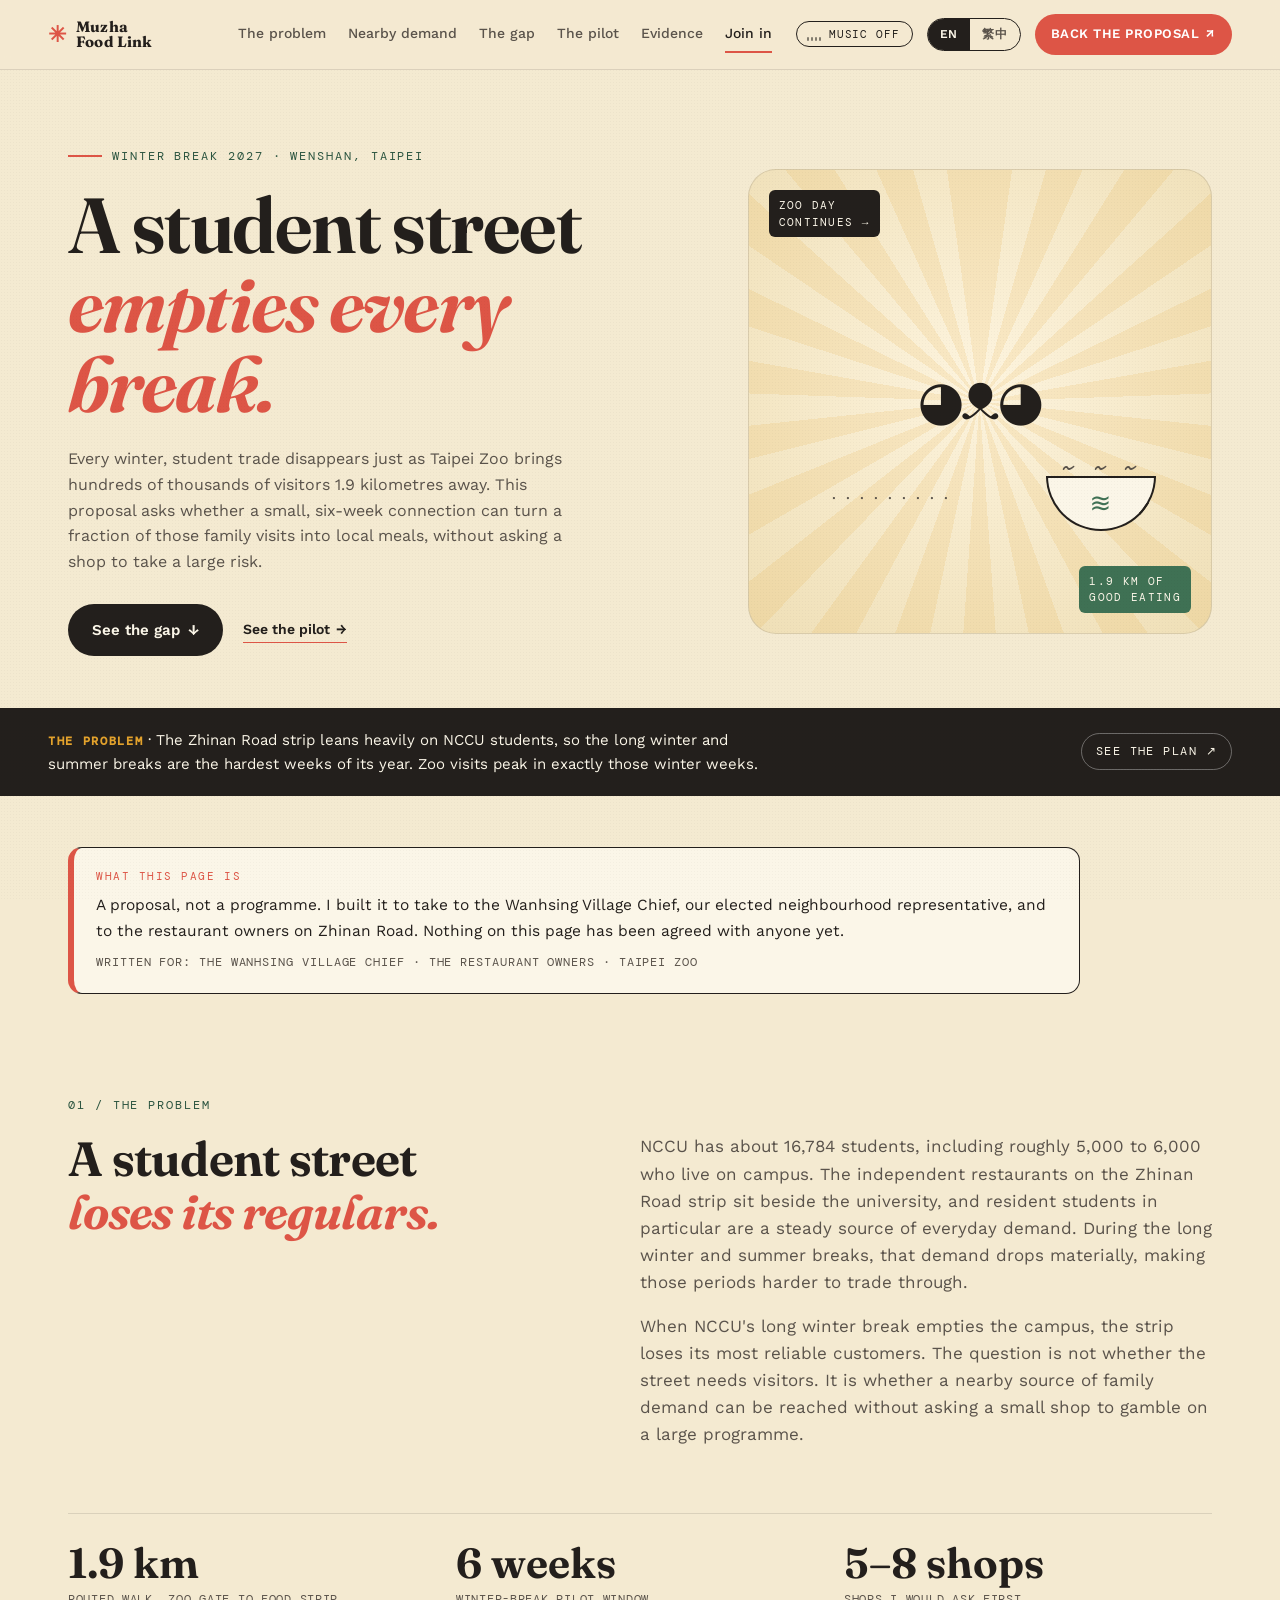
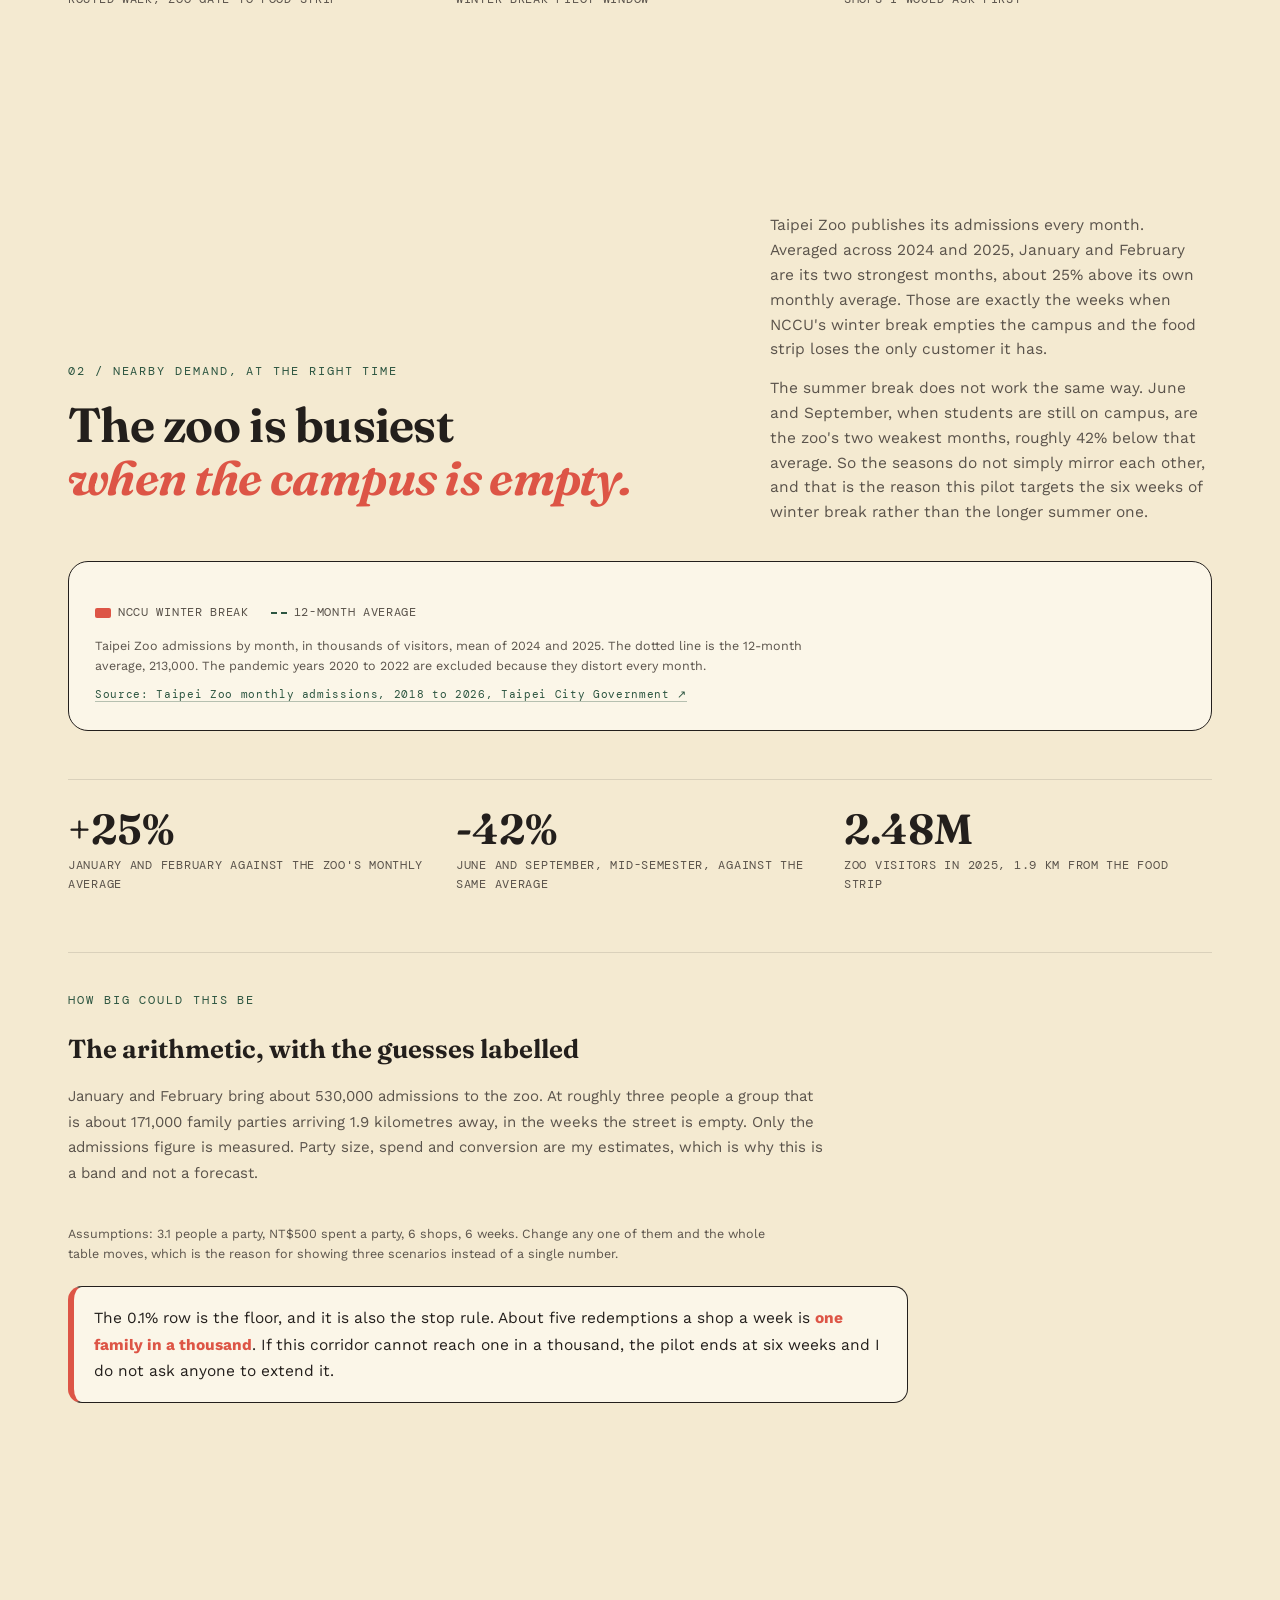
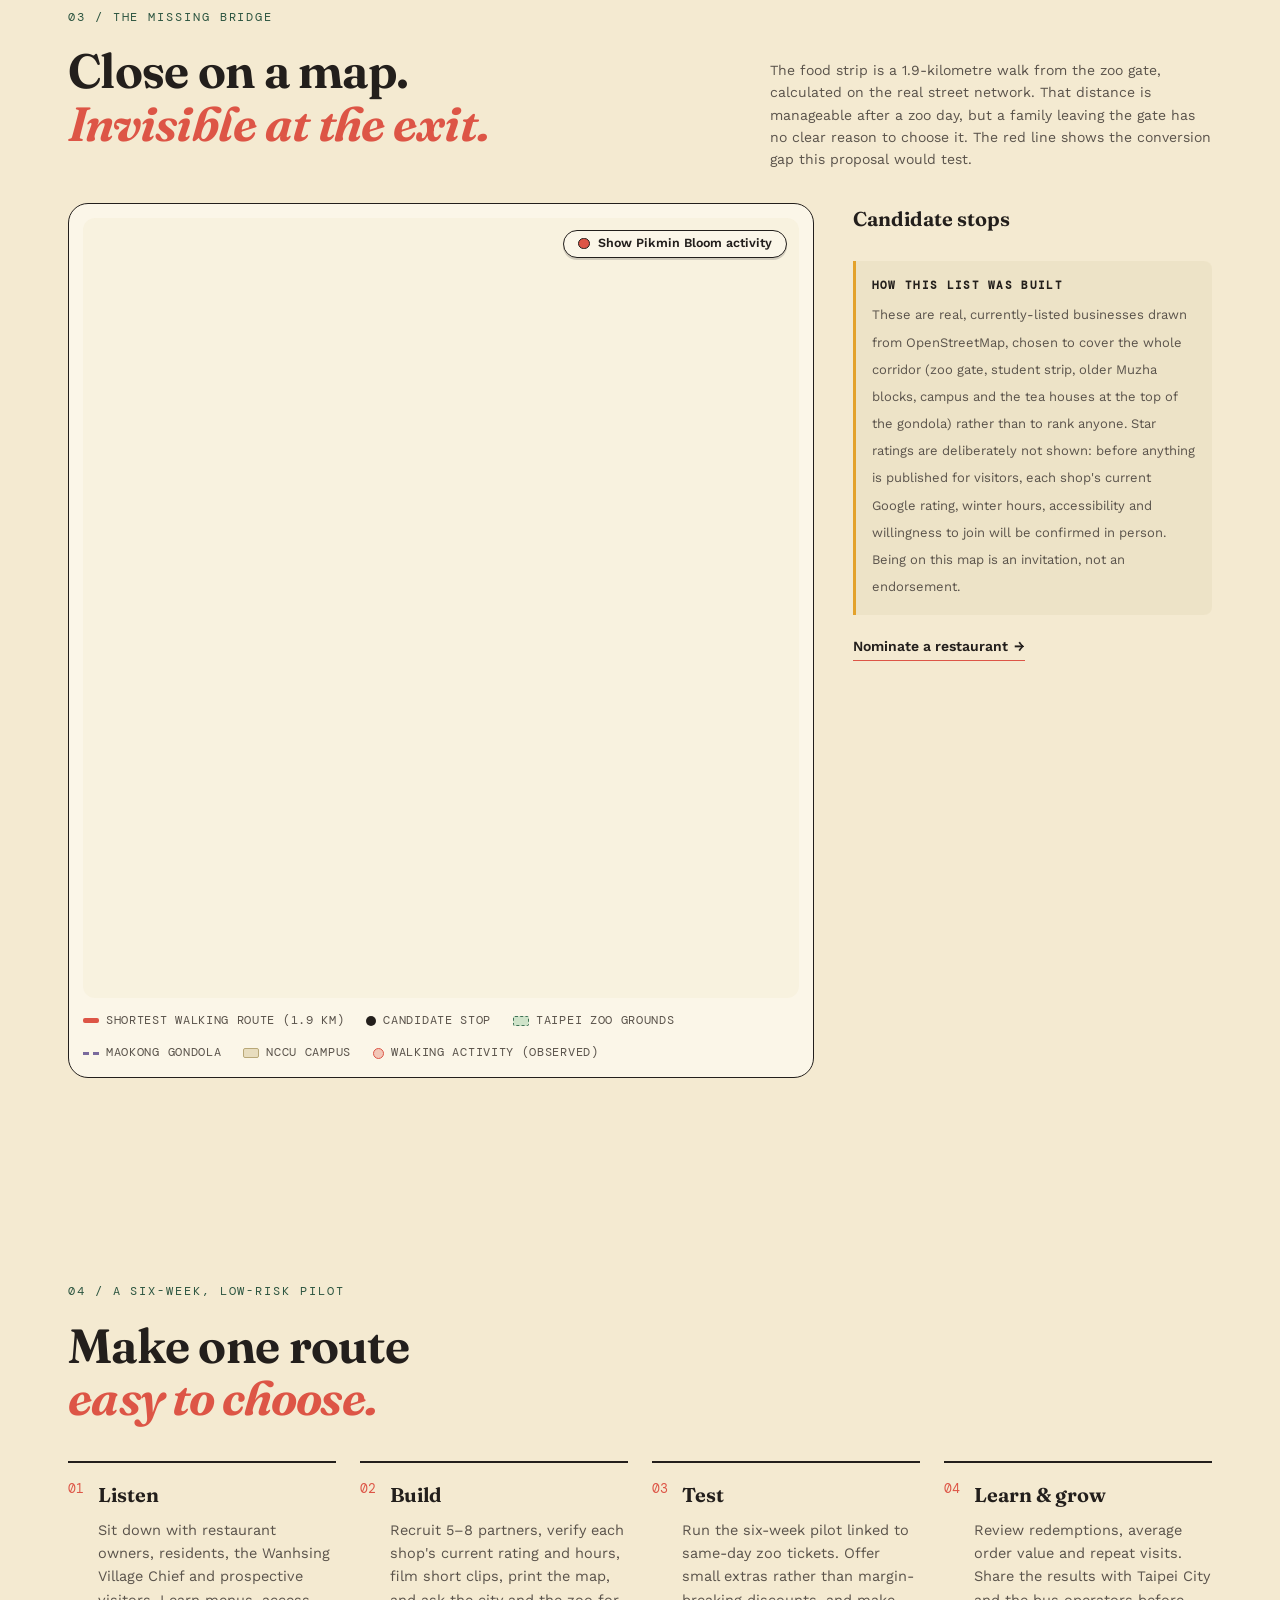
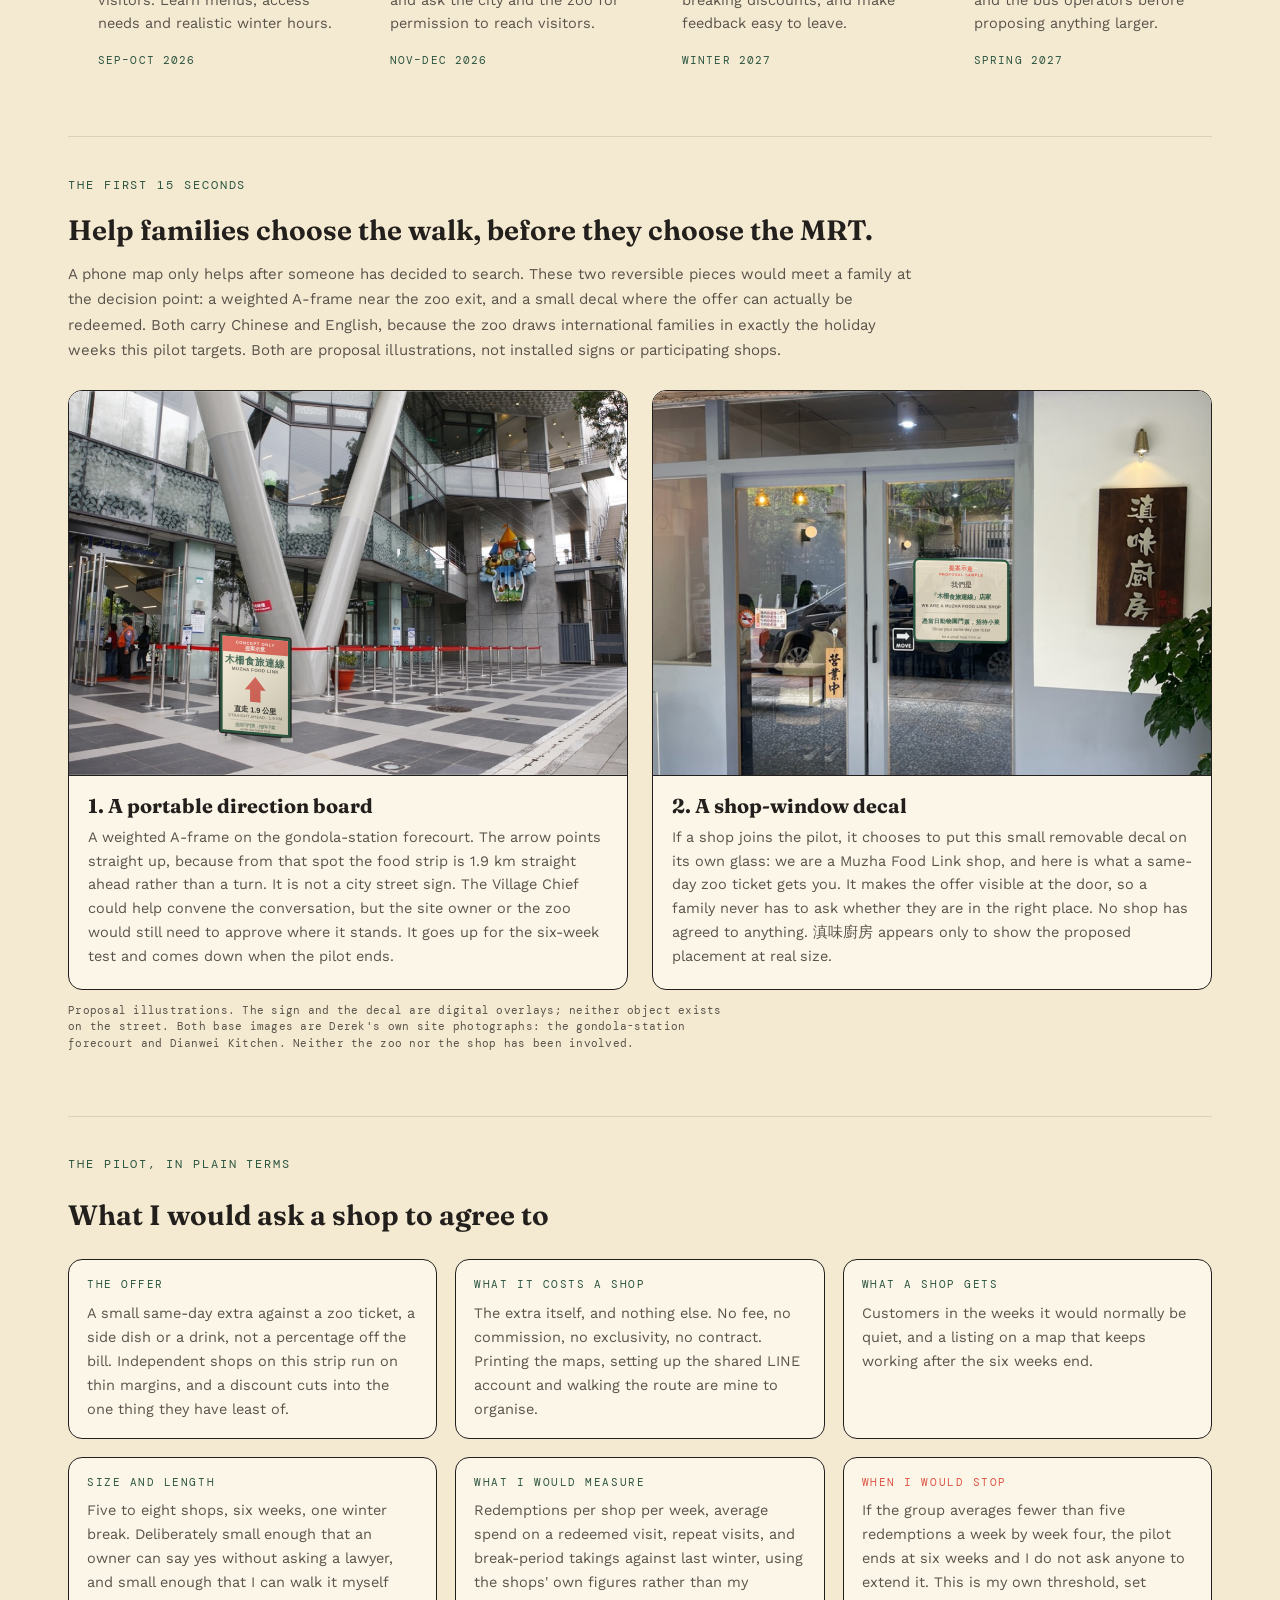
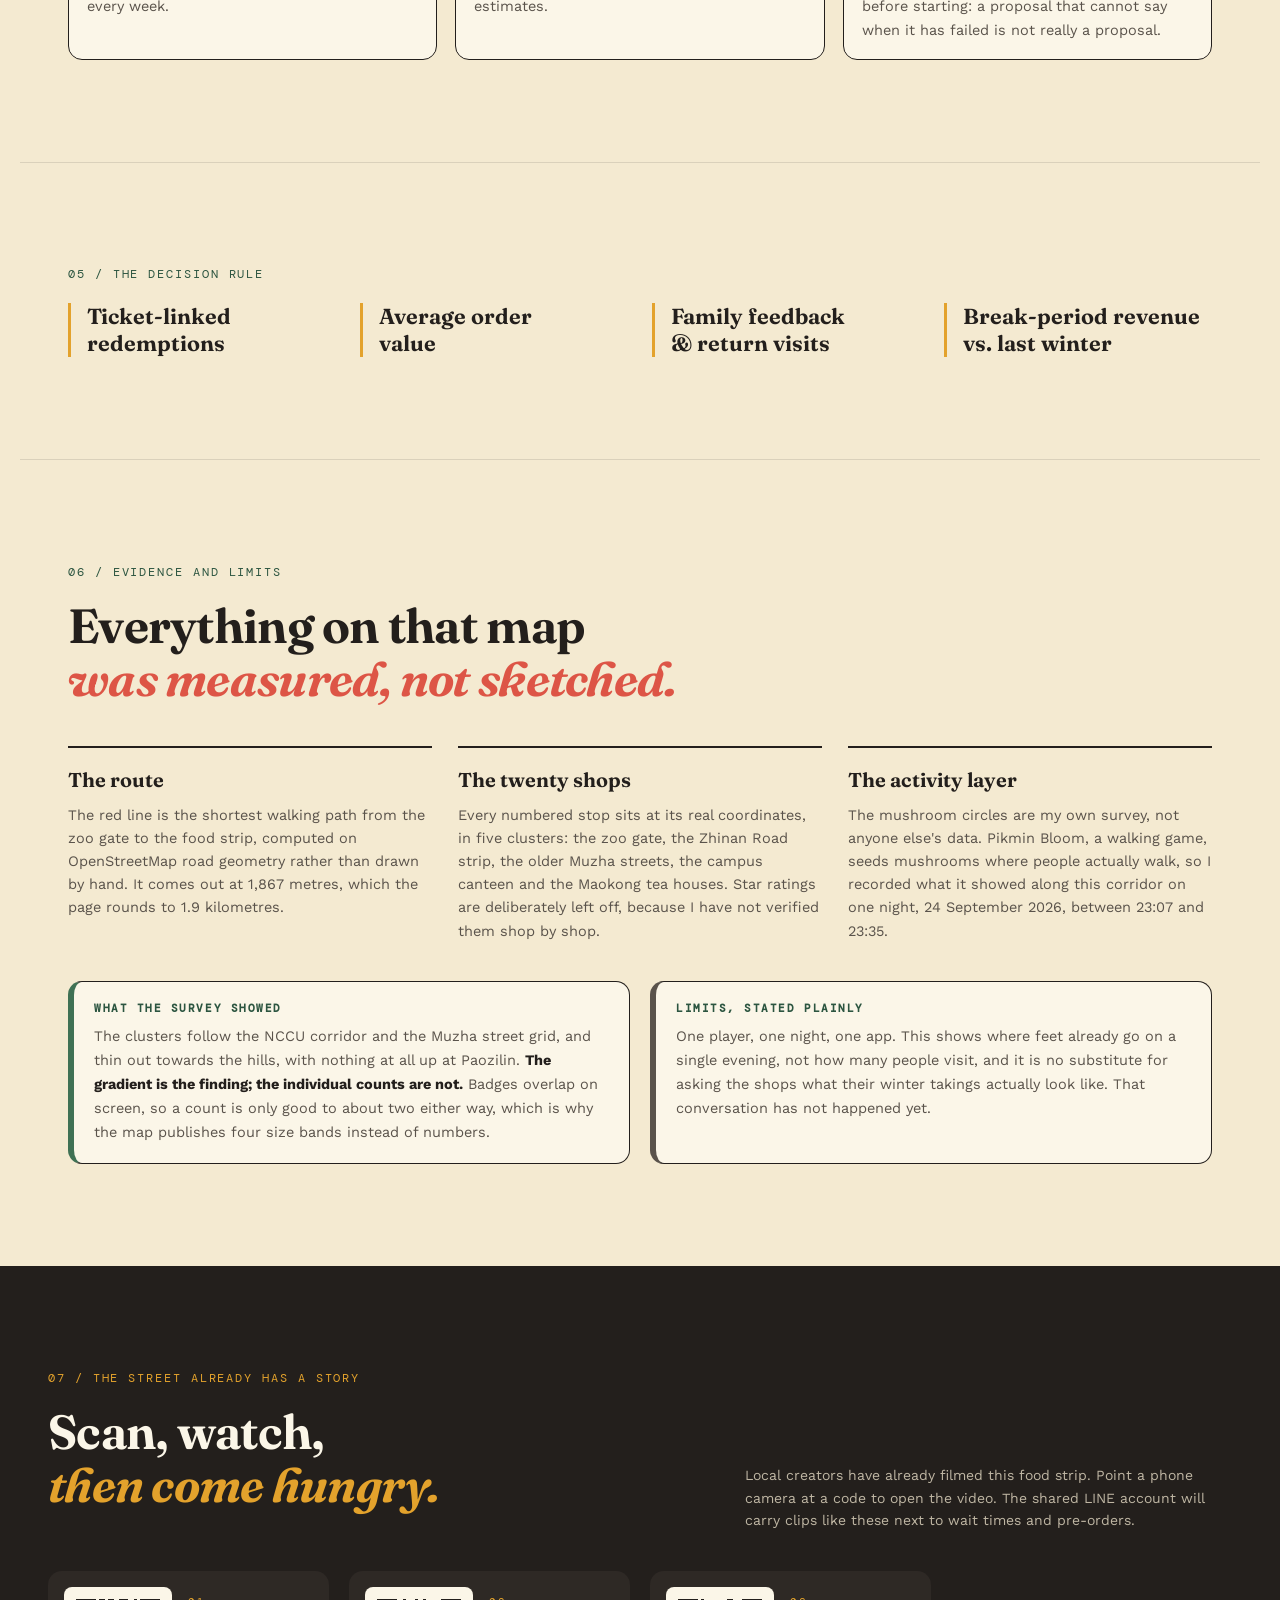
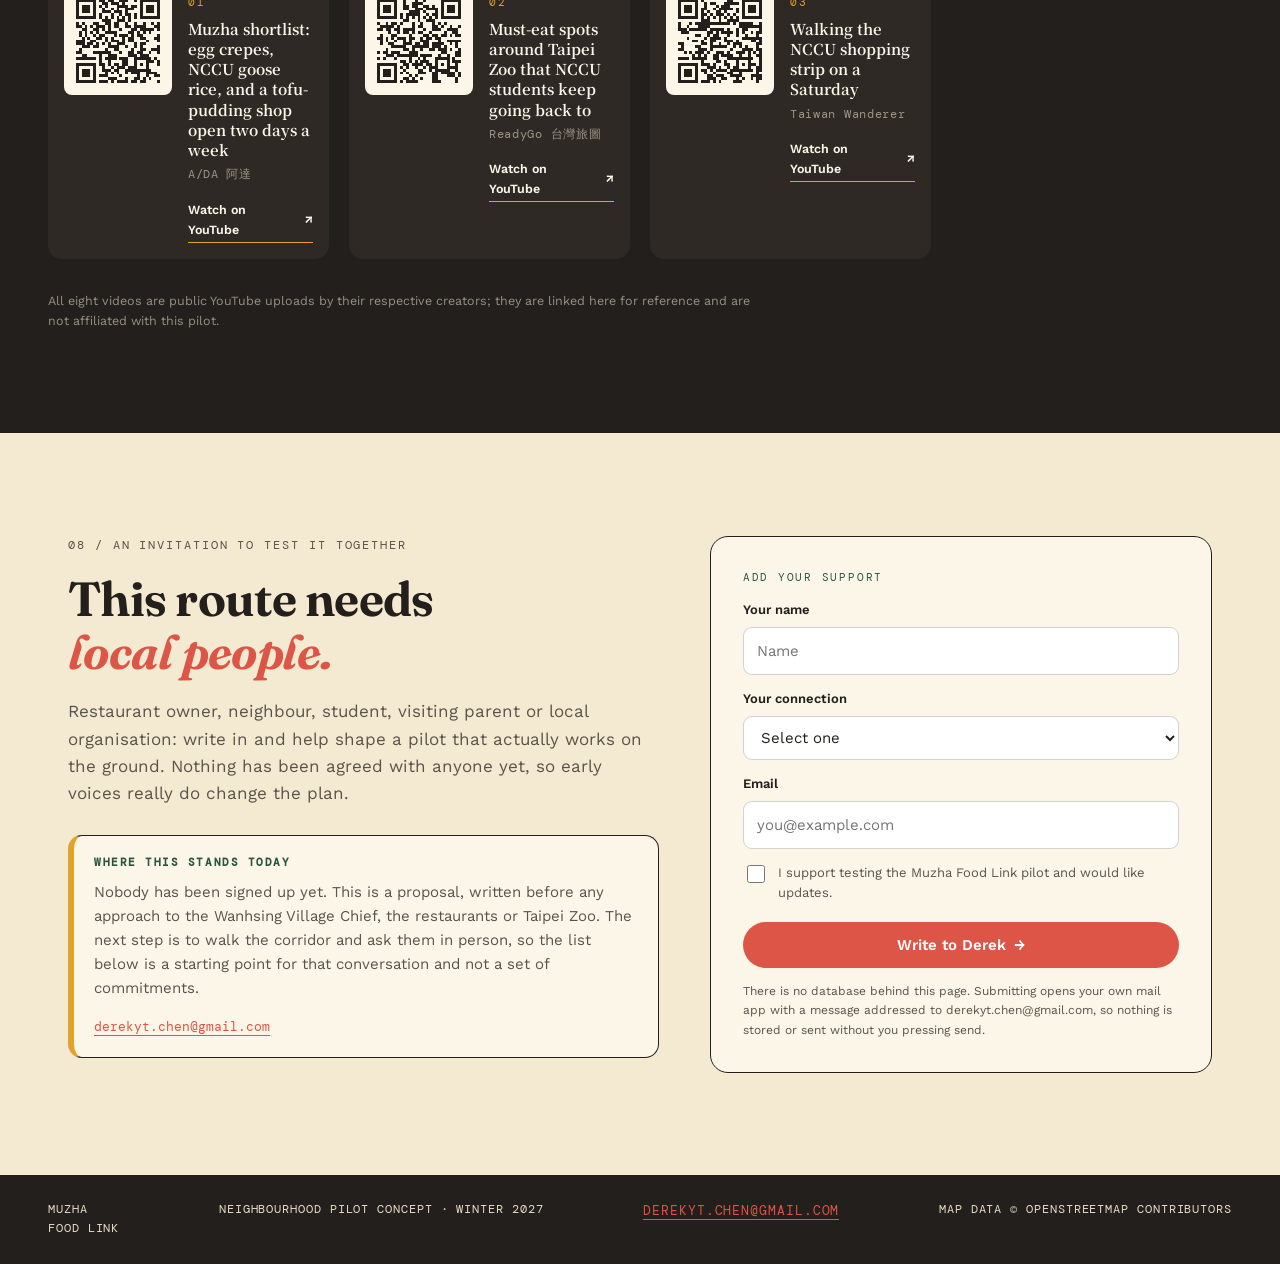
==== commit 8e5e527d: "Add files via upload" ====
--- a/index.template.html
+++ b/index.template.html
@@ -8,7 +8,7 @@
   <link rel="preconnect" href="https://fonts.googleapis.com" />
   <link rel="preconnect" href="https://fonts.gstatic.com" crossorigin />
   <link href="https://fonts.googleapis.com/css2?family=DM+Mono:wght@400;500&family=Fraunces:opsz,wght@9..144,500;9..144,650;9..144,700&family=Nanum+Pen+Script&family=Noto+Serif+TC:wght@500;700&family=Work+Sans:wght@400;500;600;700&display=swap" rel="stylesheet" />
-  <link rel="stylesheet" href="styles.css?v=20" />
+  <link rel="stylesheet" href="styles.css?v=21" />
 </head>
 <body>
   <div class="grain" aria-hidden="true"></div>
--- a/styles.css
+++ b/styles.css
@@ -124,8 +124,9 @@
 .map-viewport{overflow:auto;scroll-behavior:smooth;border-radius:12px;background:#f8f2df}
 .food-map{display:block;width:100%;height:auto;background:#f8f2df;border-radius:12px}
 @media (min-width:1041px){
-  .map-canvas{position:sticky;top:18px}
-  .map-viewport{max-height:calc(100vh - 170px)}
+  /* The map follows the list, but must begin below the sticky site header. */
+  .map-canvas{position:sticky;top:84px}
+  .map-viewport{max-height:calc(100vh - 120px)}
 }
 @media (prefers-reduced-motion:reduce){.map-viewport{scroll-behavior:auto}}
 .m-water path{fill:none;stroke:var(--water);stroke-width:5;stroke-linecap:round;opacity:.85}
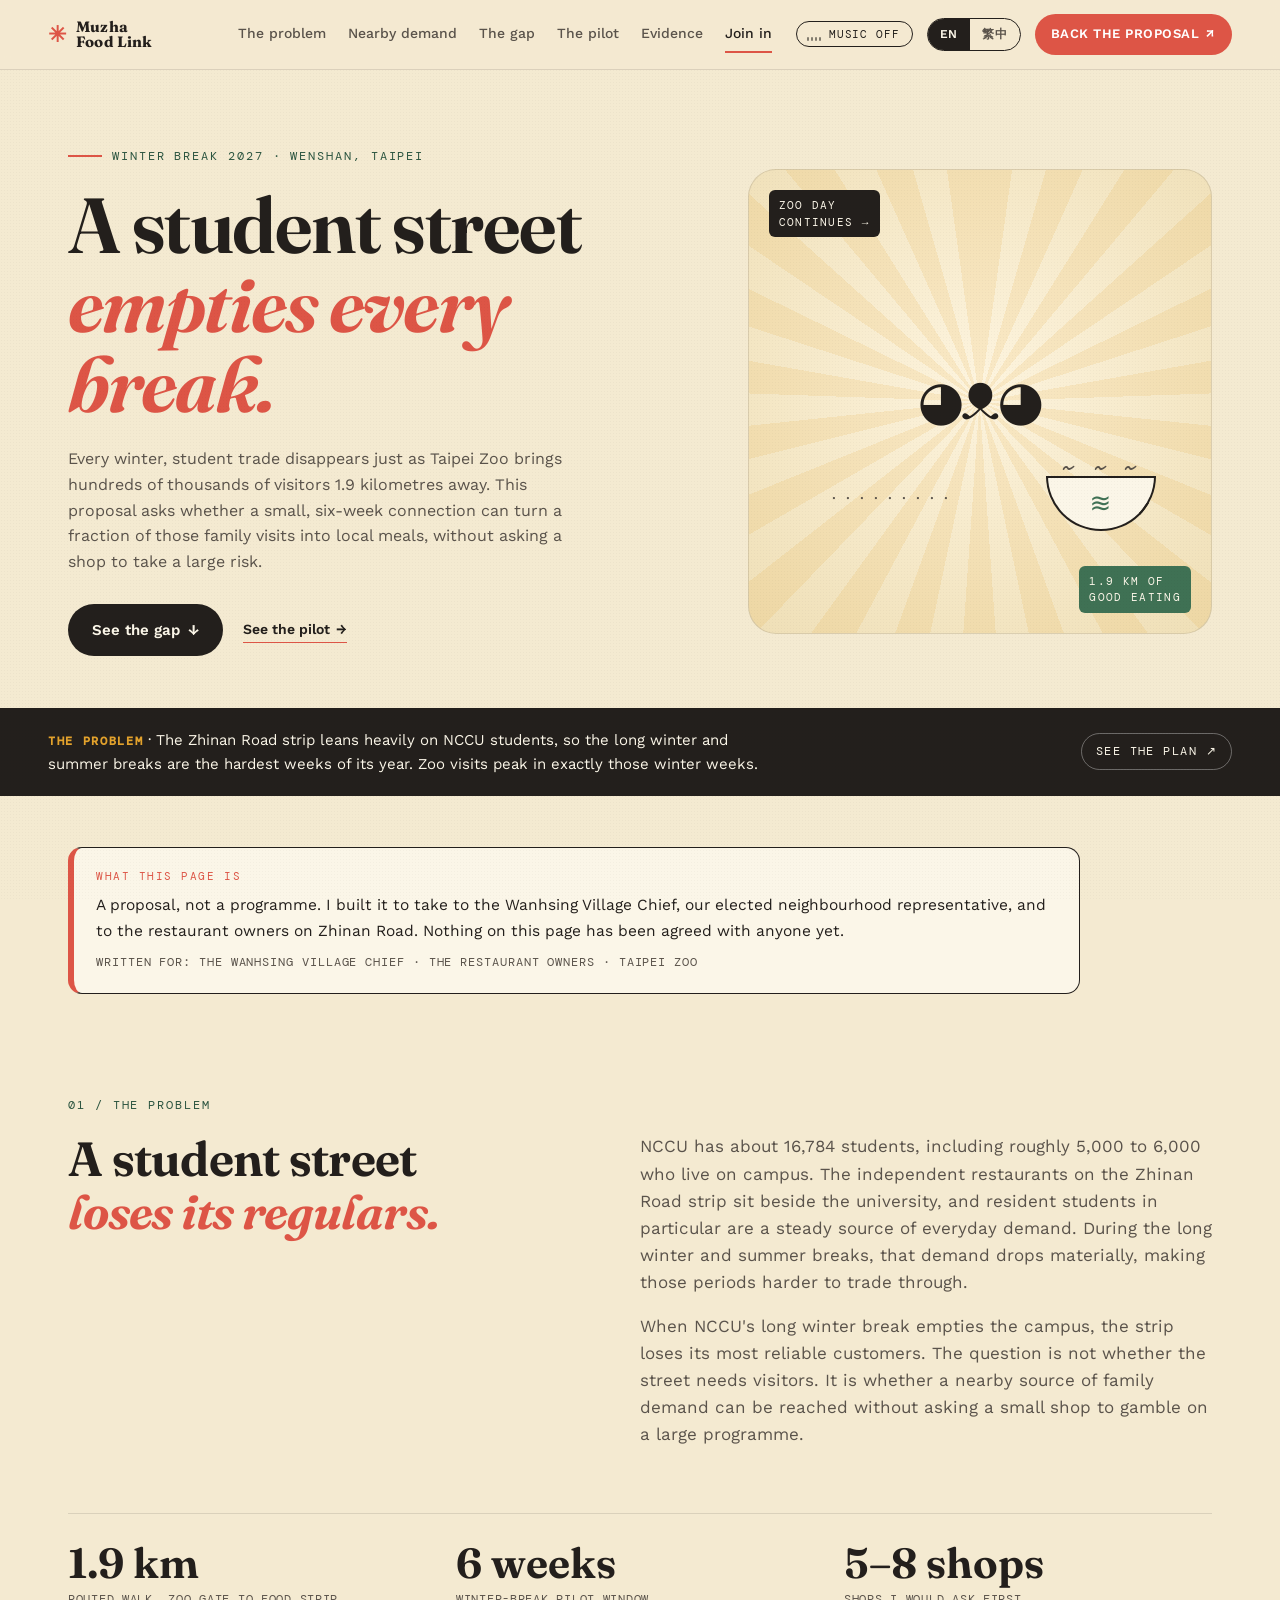
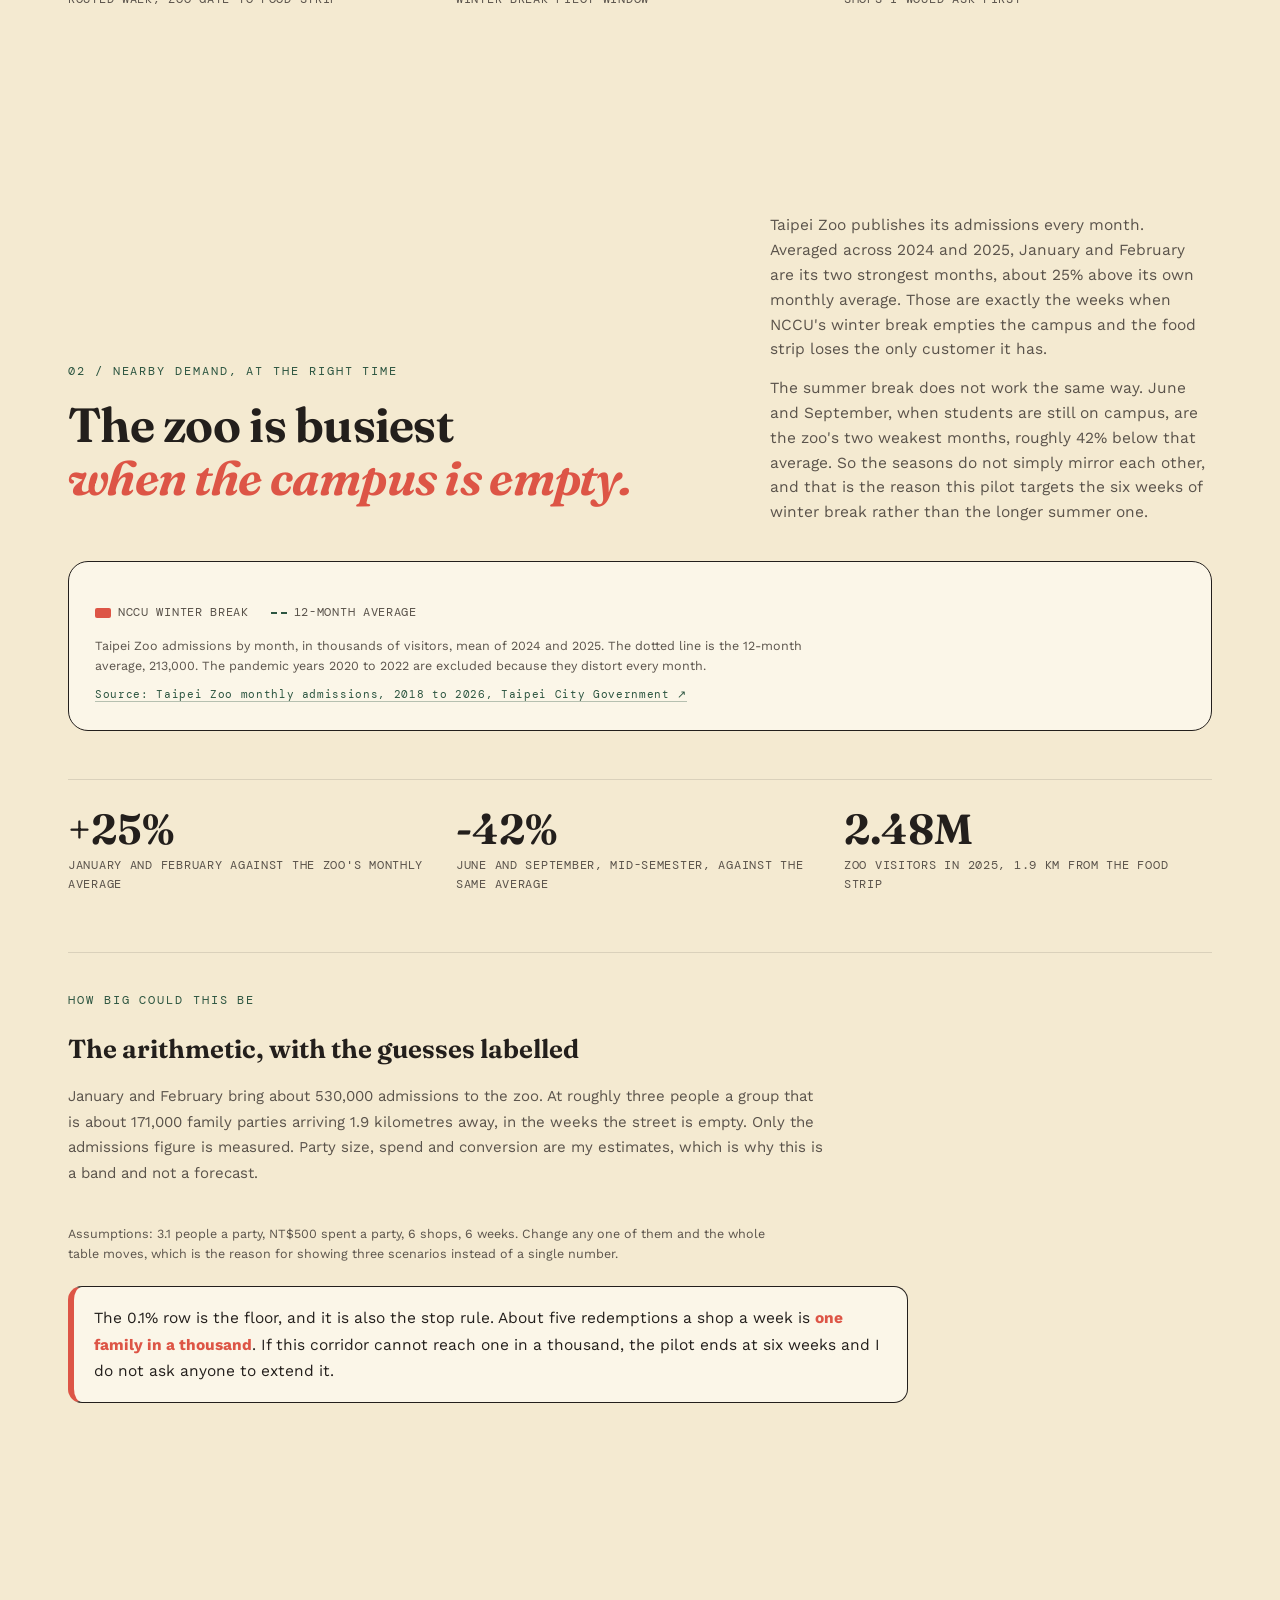
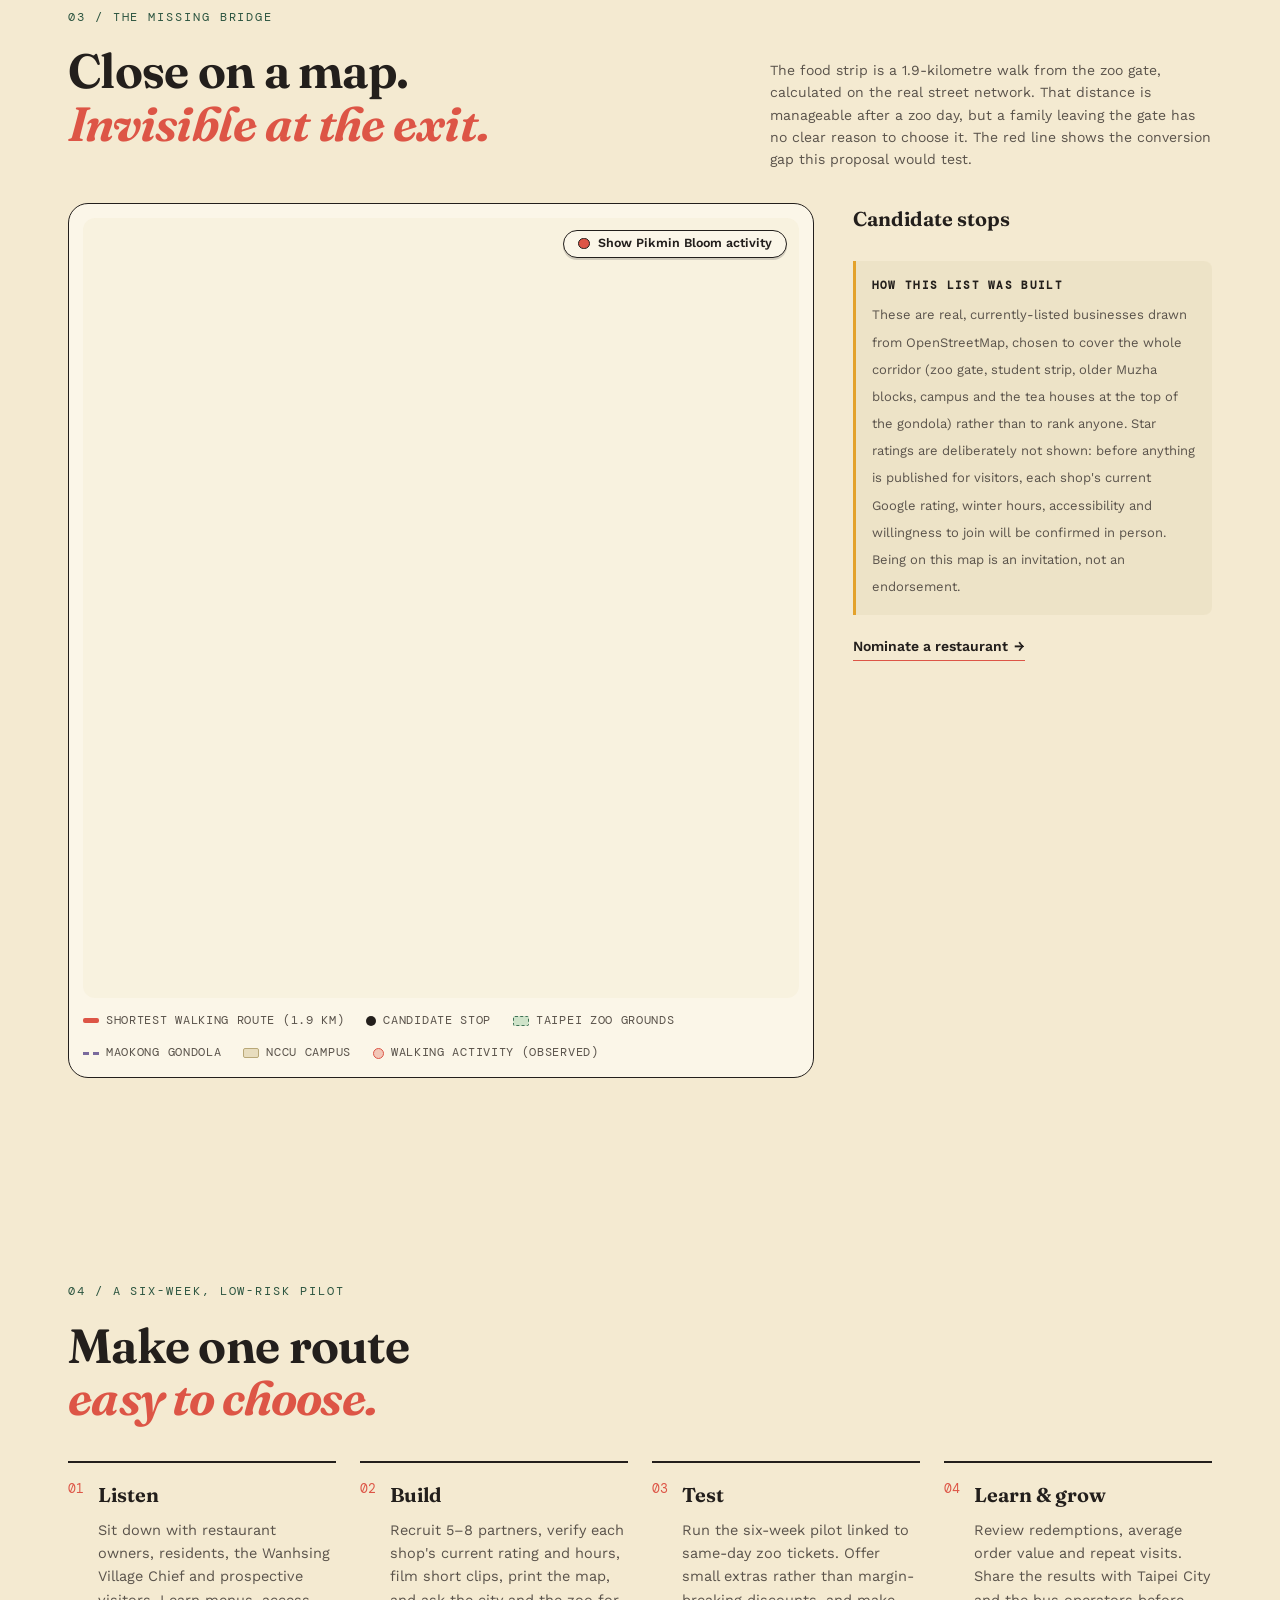
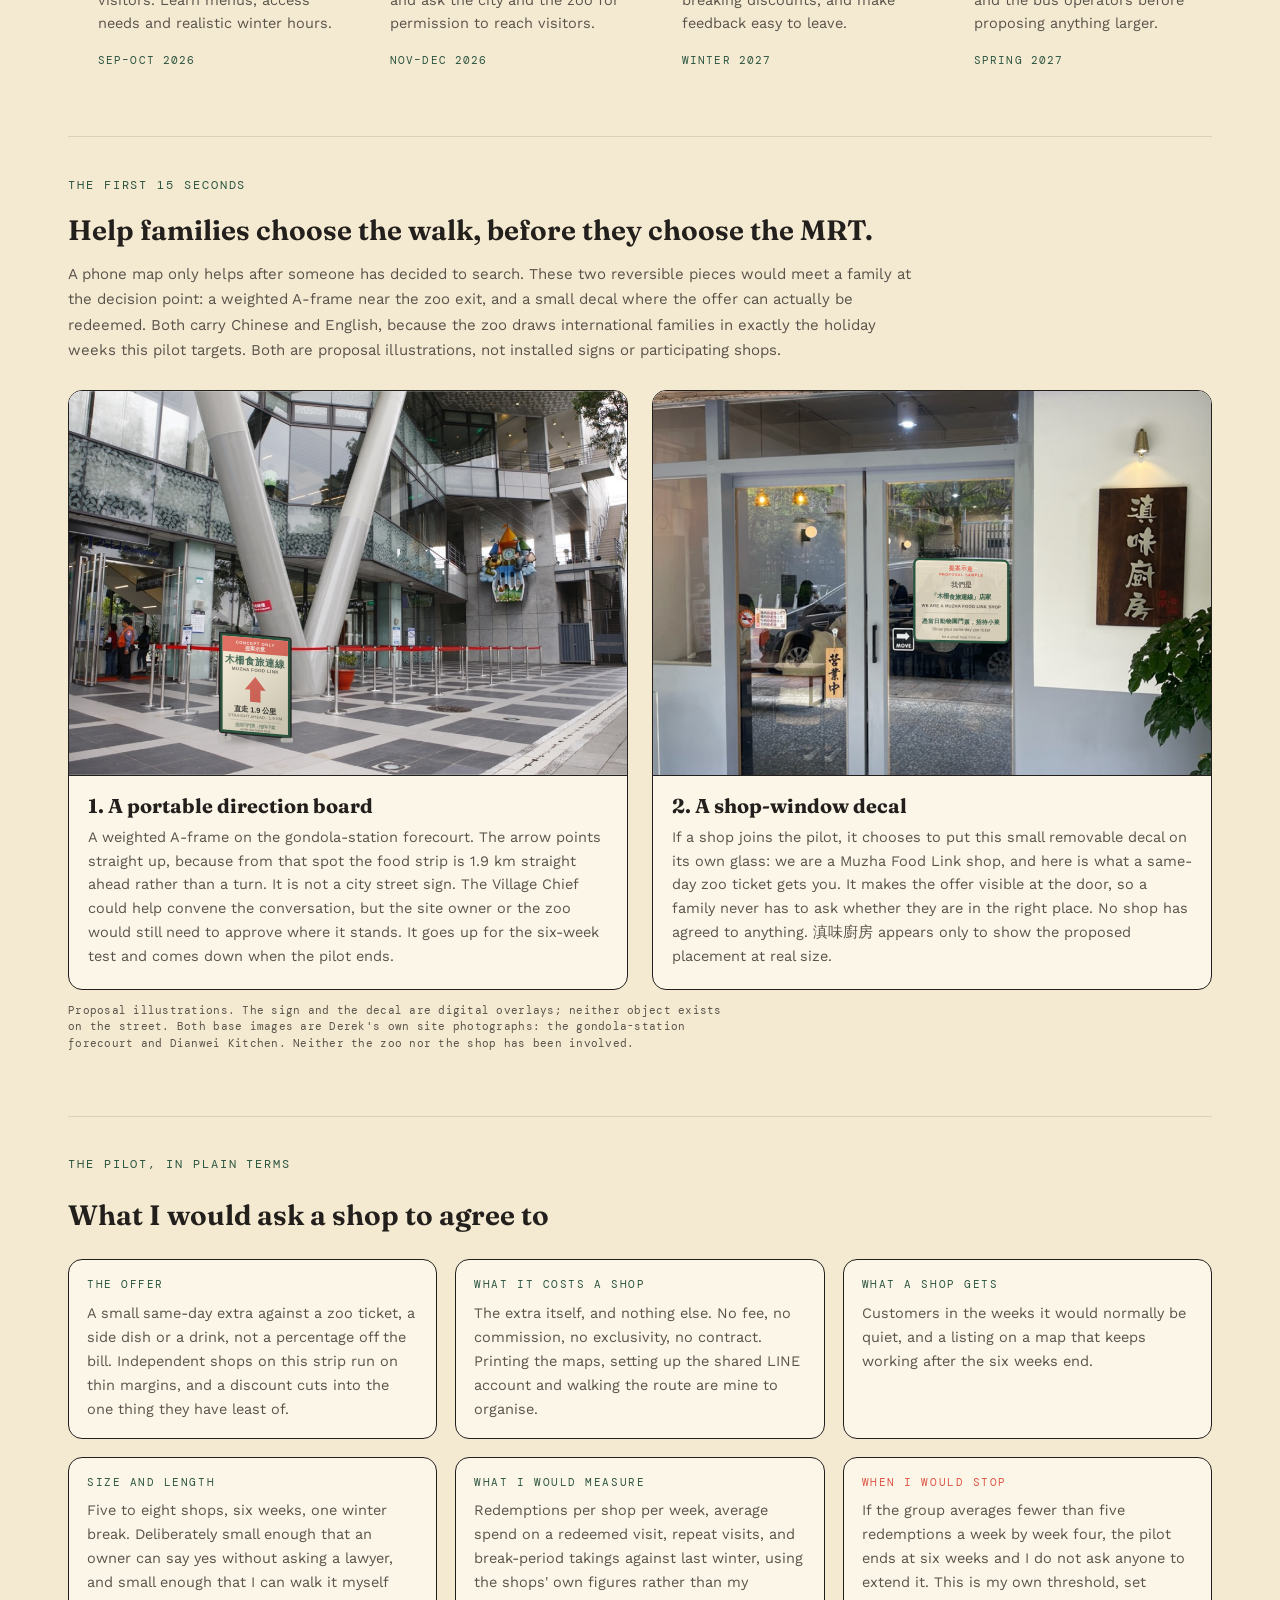
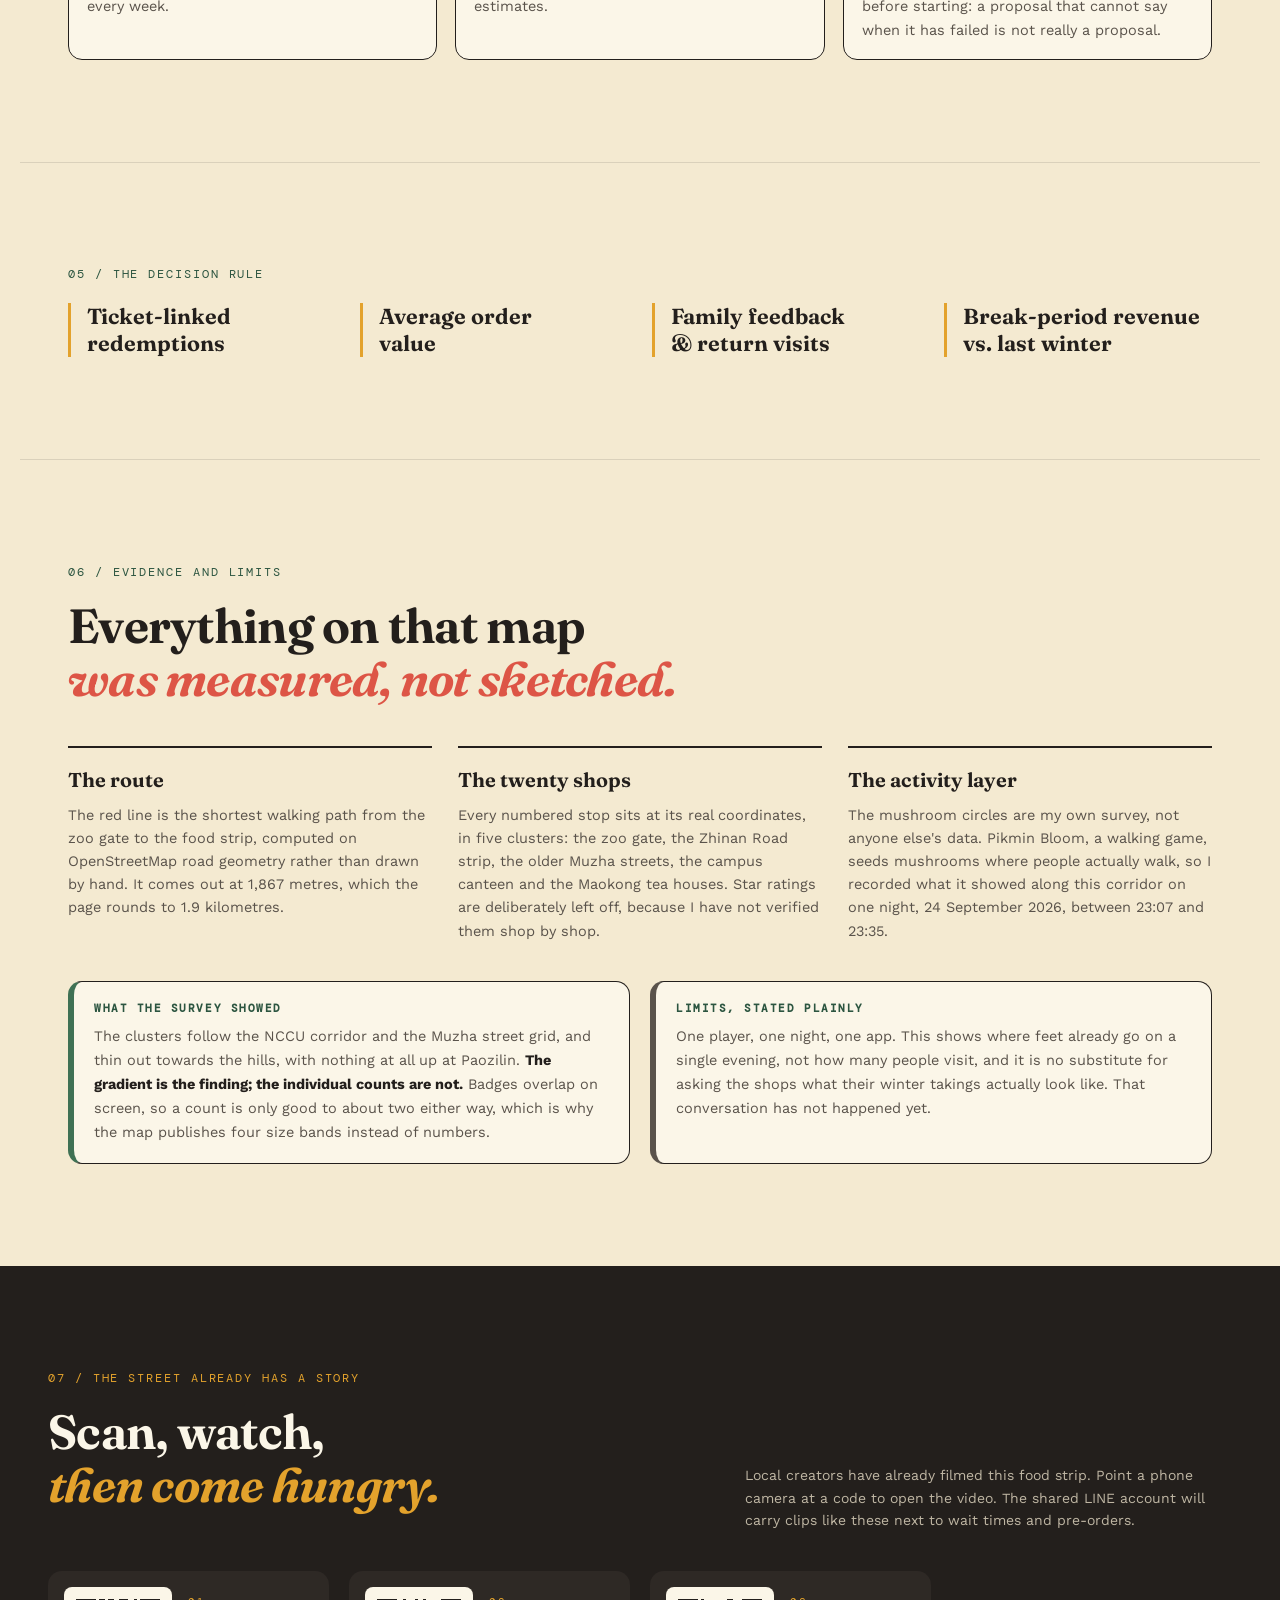
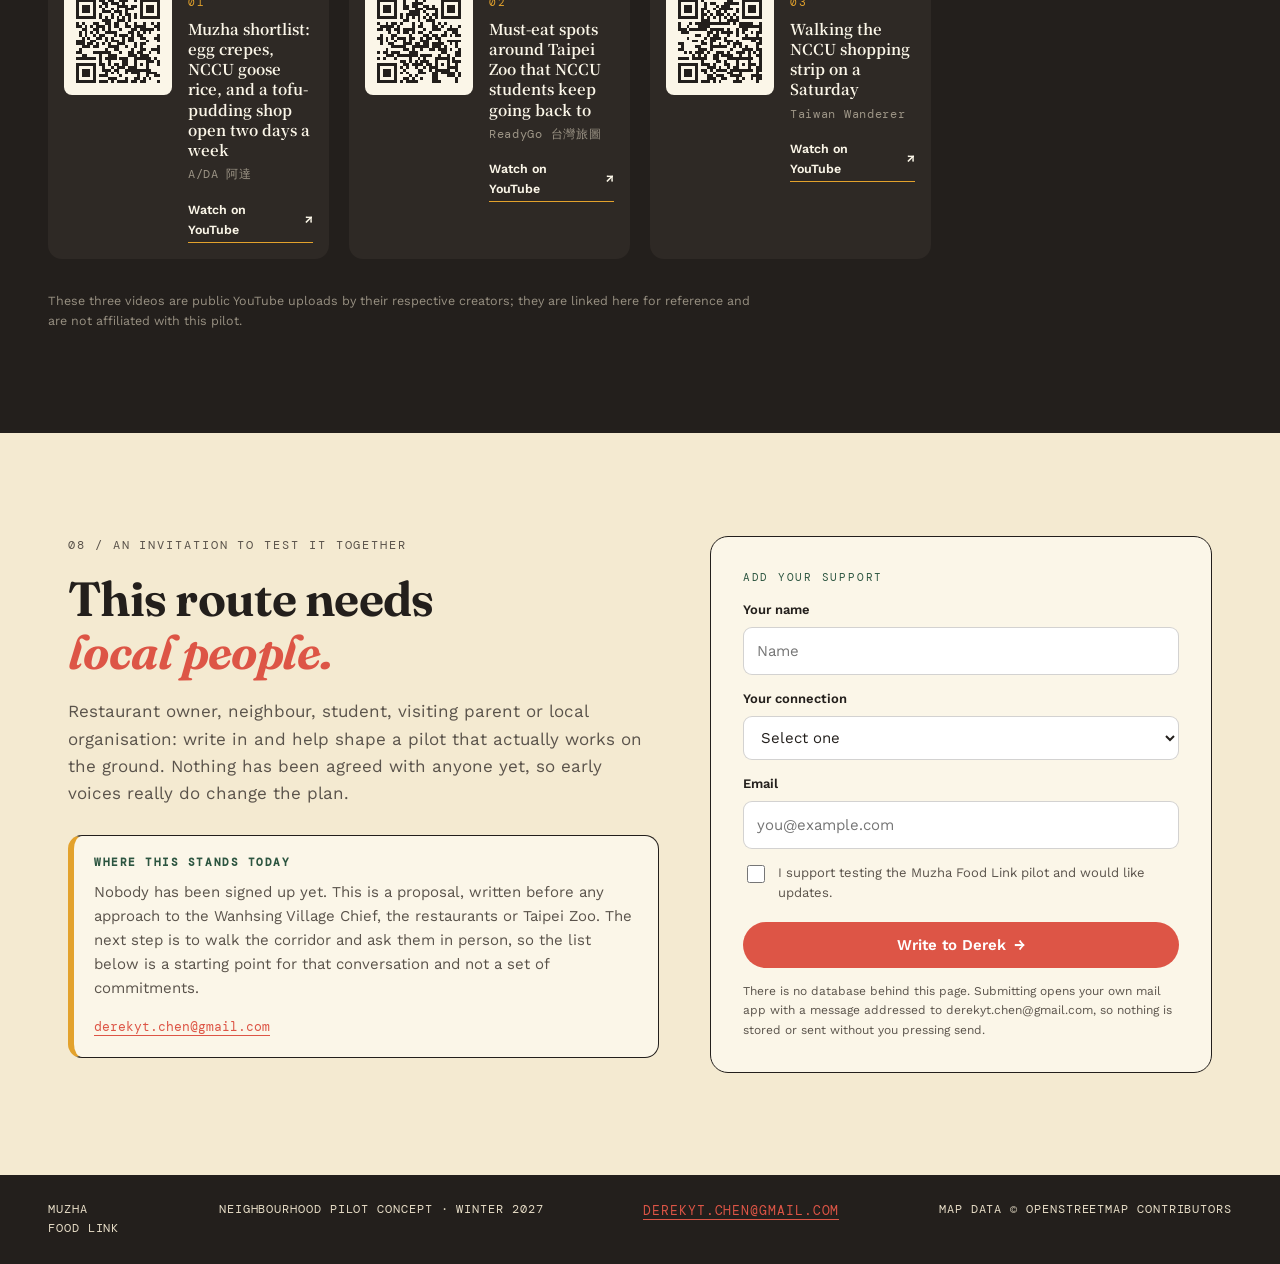
==== commit c9871360: "Add files via upload" ====
--- a/index.template.html
+++ b/index.template.html
@@ -277,7 +277,7 @@
     <span><a class="mail-link" href="mailto:derekyt.chen@gmail.com?subject=Muzha%20Food%20Link">derekyt.chen@gmail.com</a></span>
     <span data-i18n="footer.src"></span>
   </footer>
-  <script src="i18n.js?v=19"></script>
+  <script src="i18n.js?v=20"></script>
   <script src="ambient.js?v=9"></script>
   <script src="script.js?v=12"></script>
 </body>
